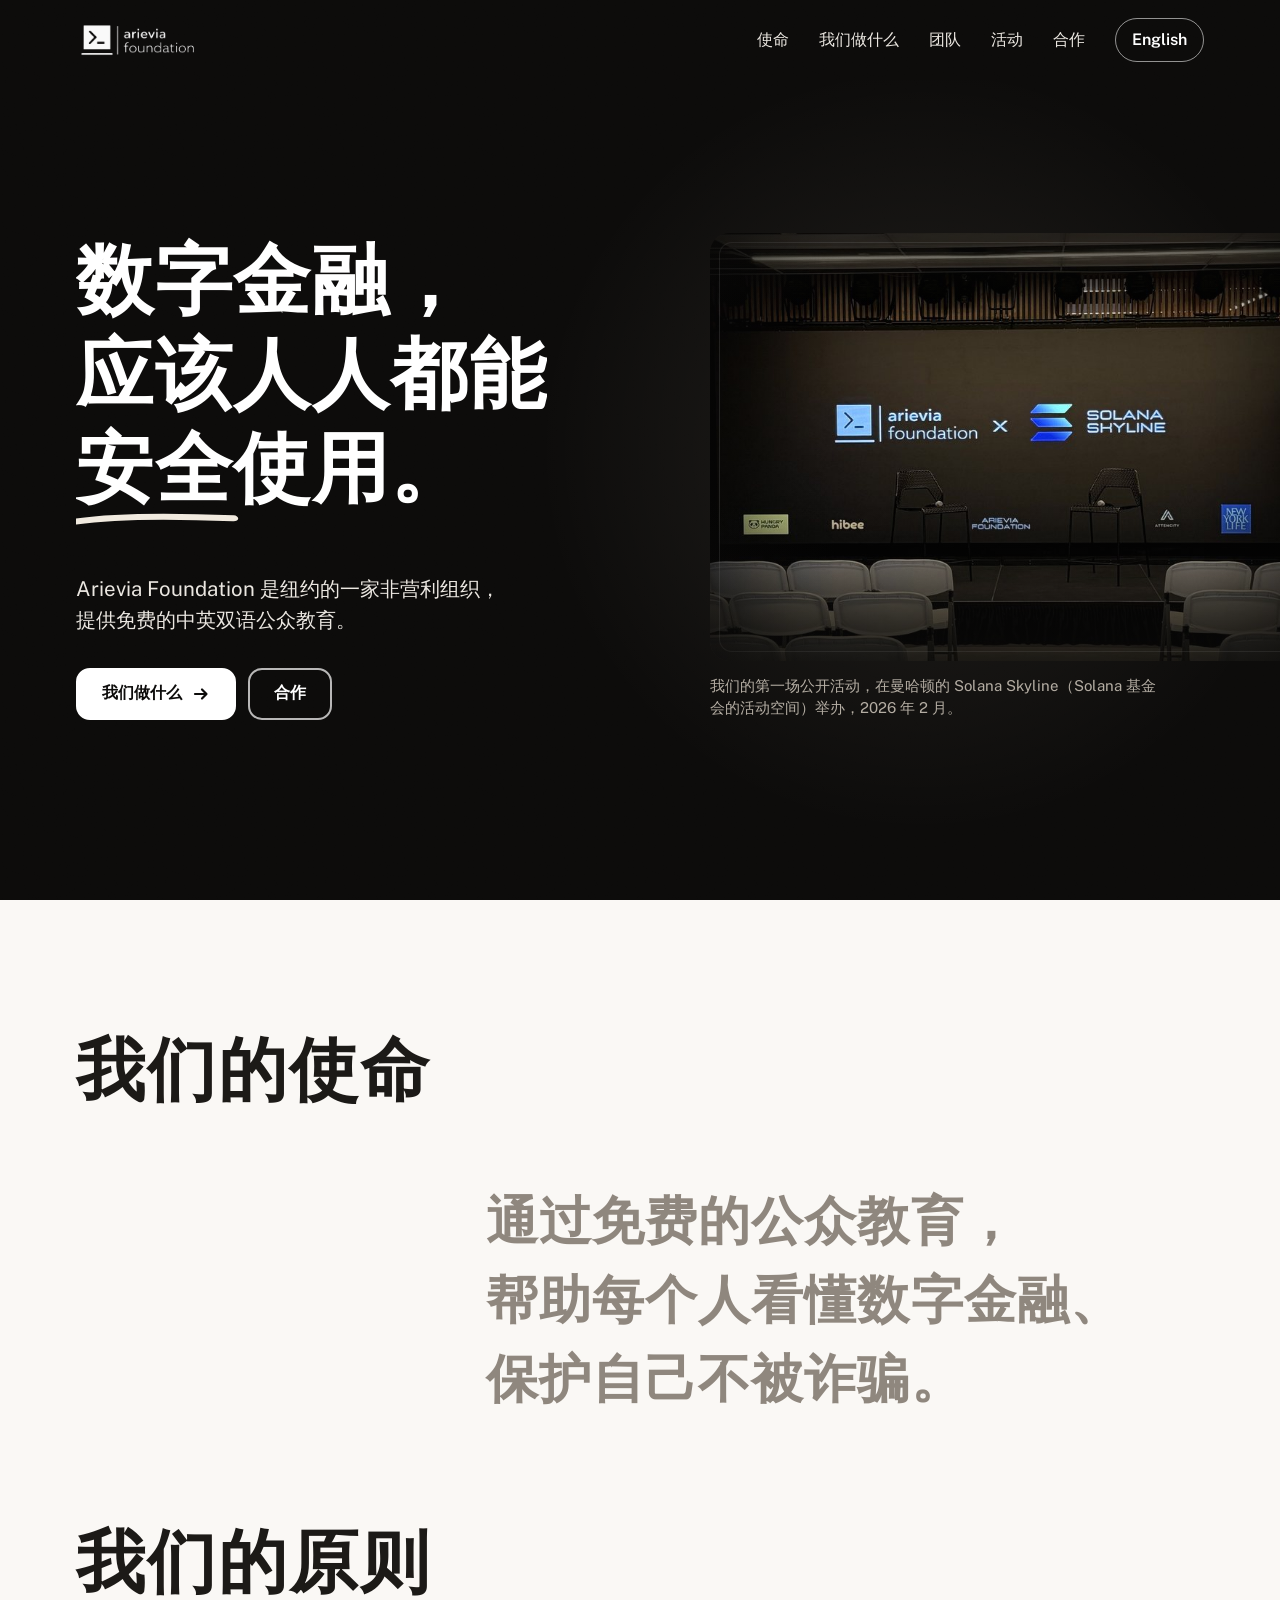
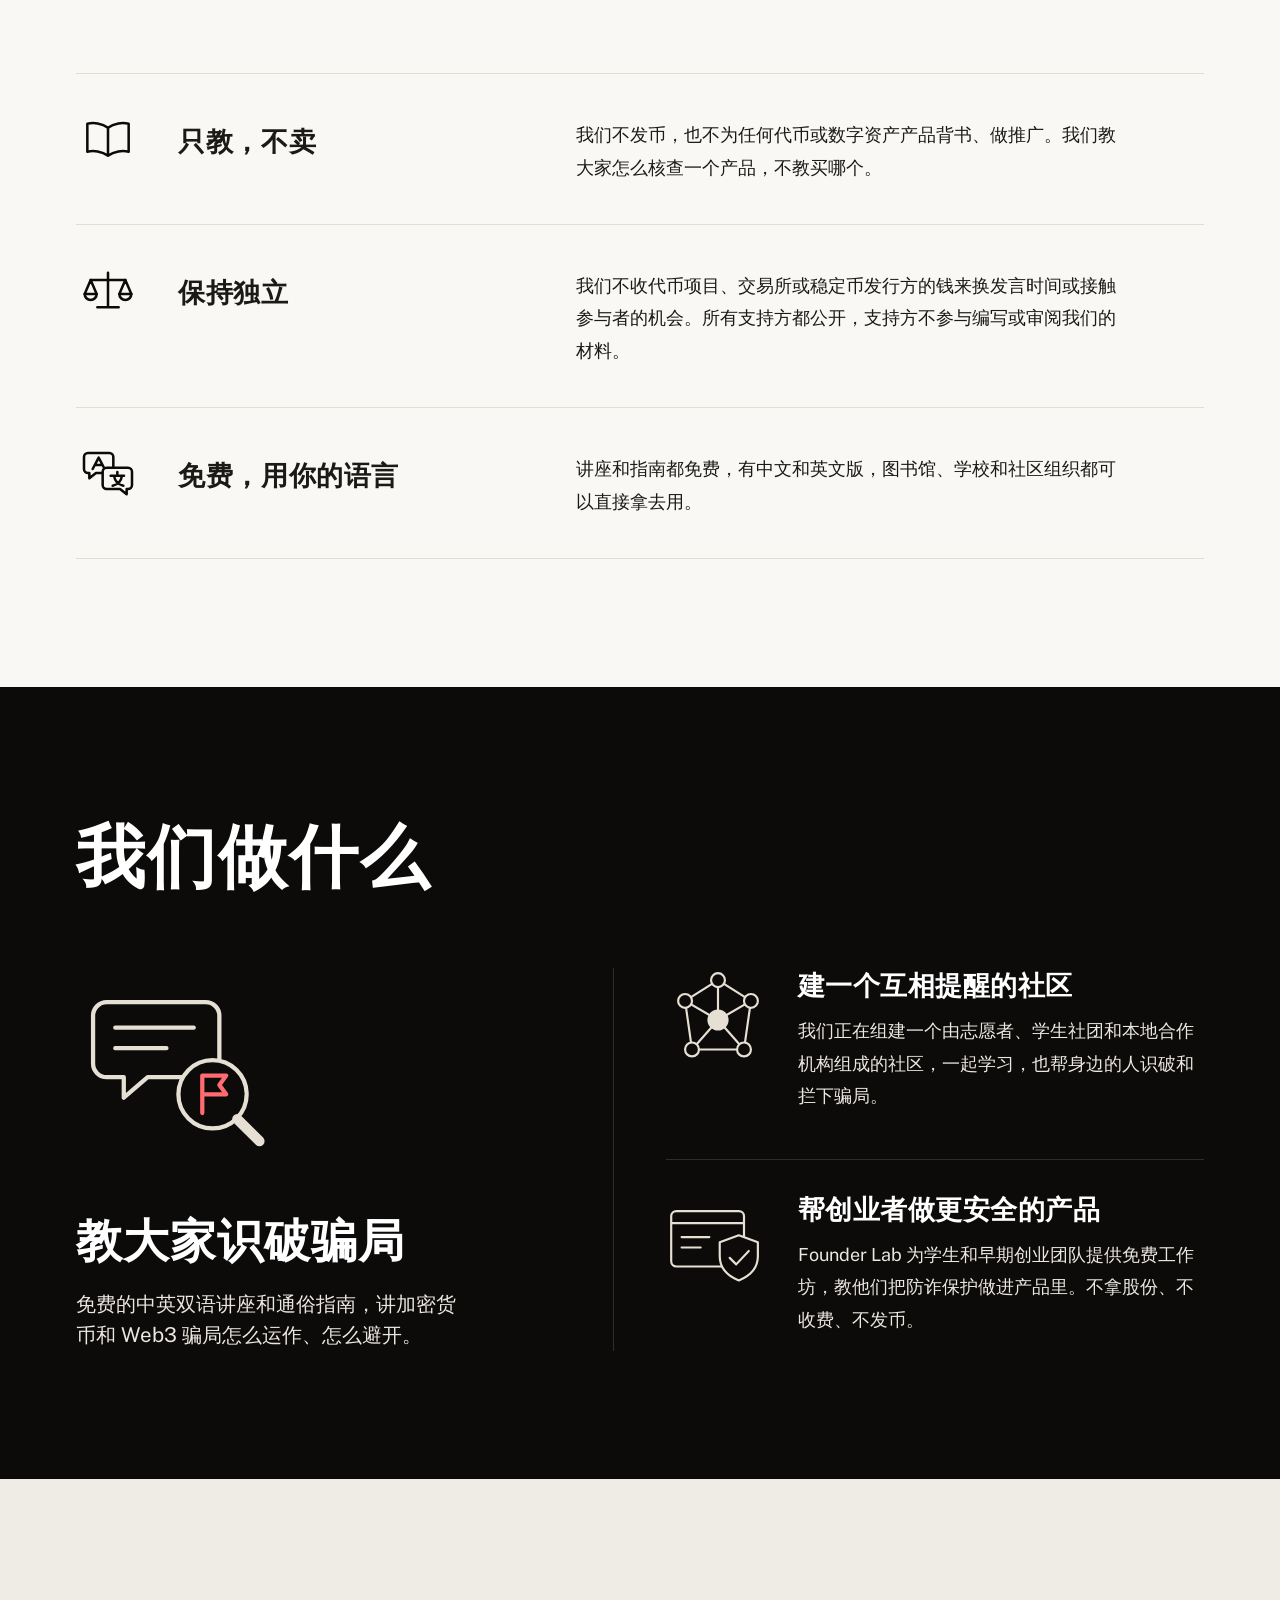
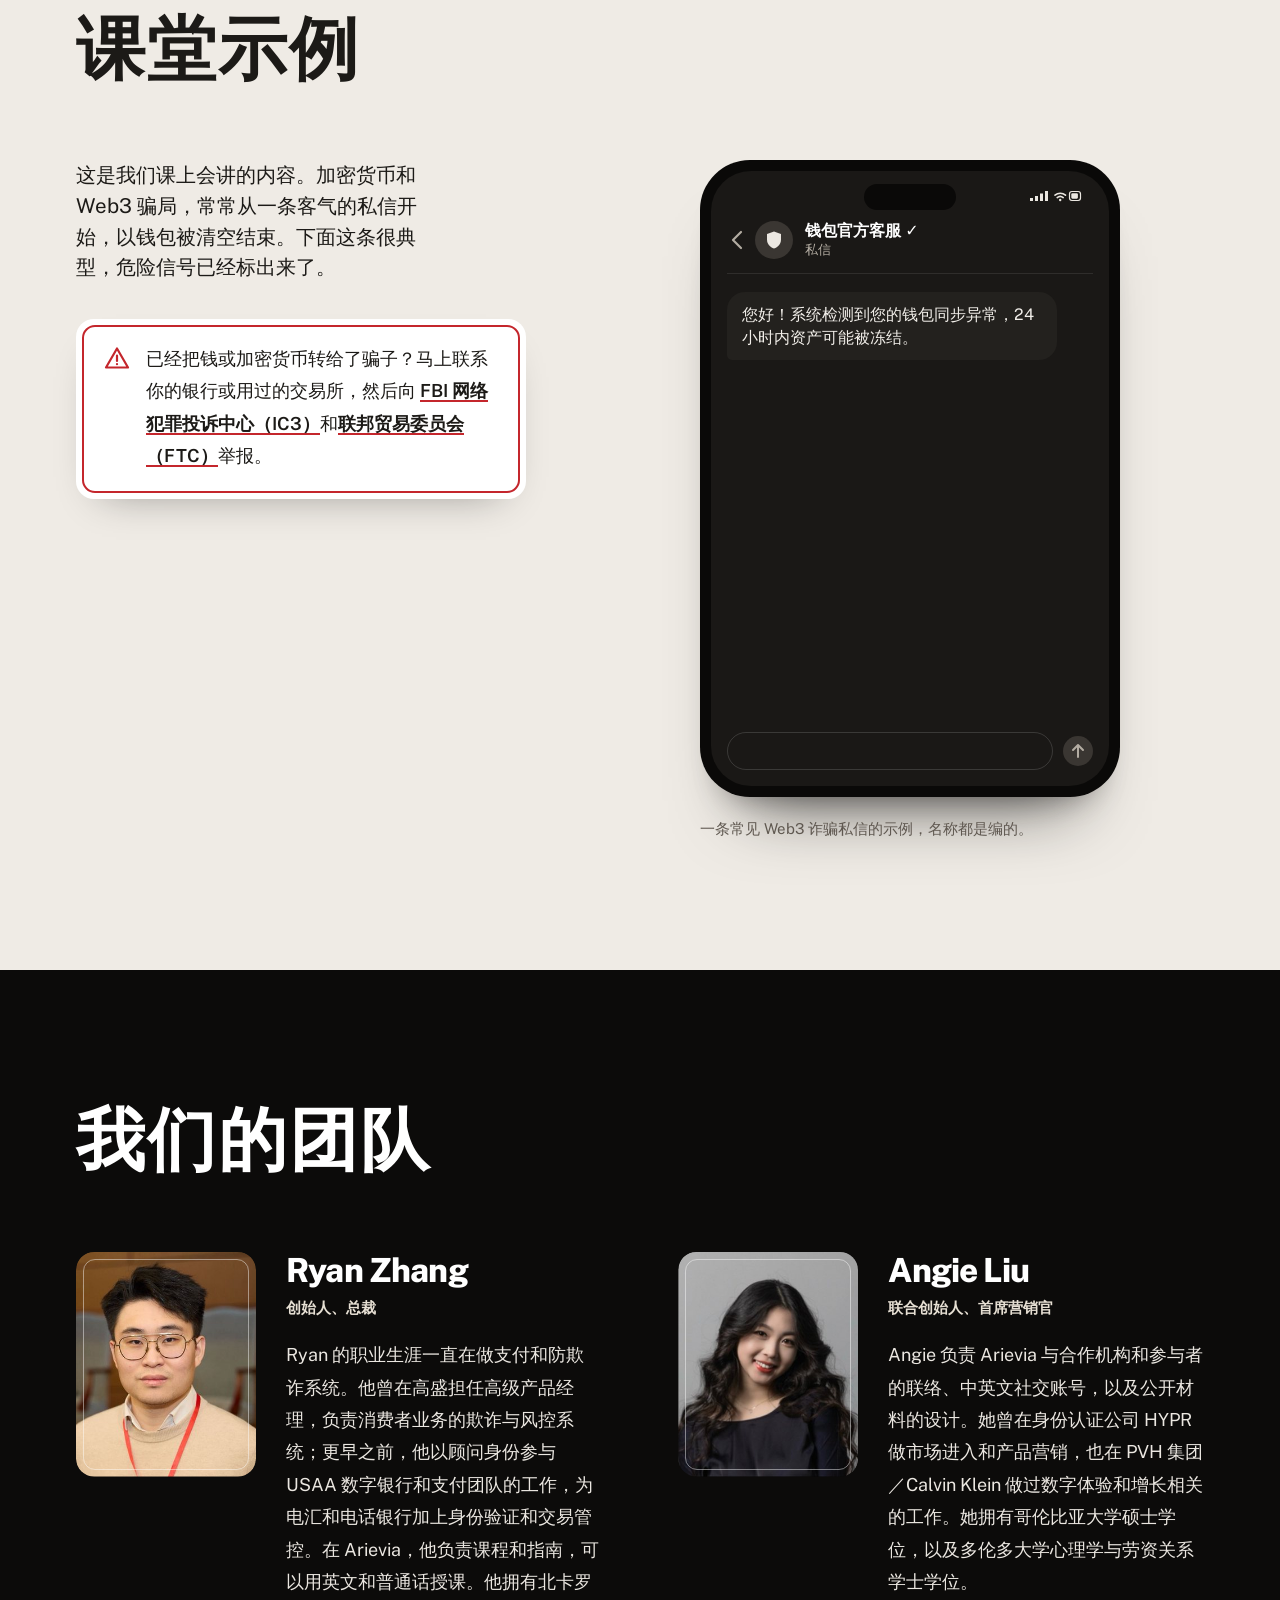
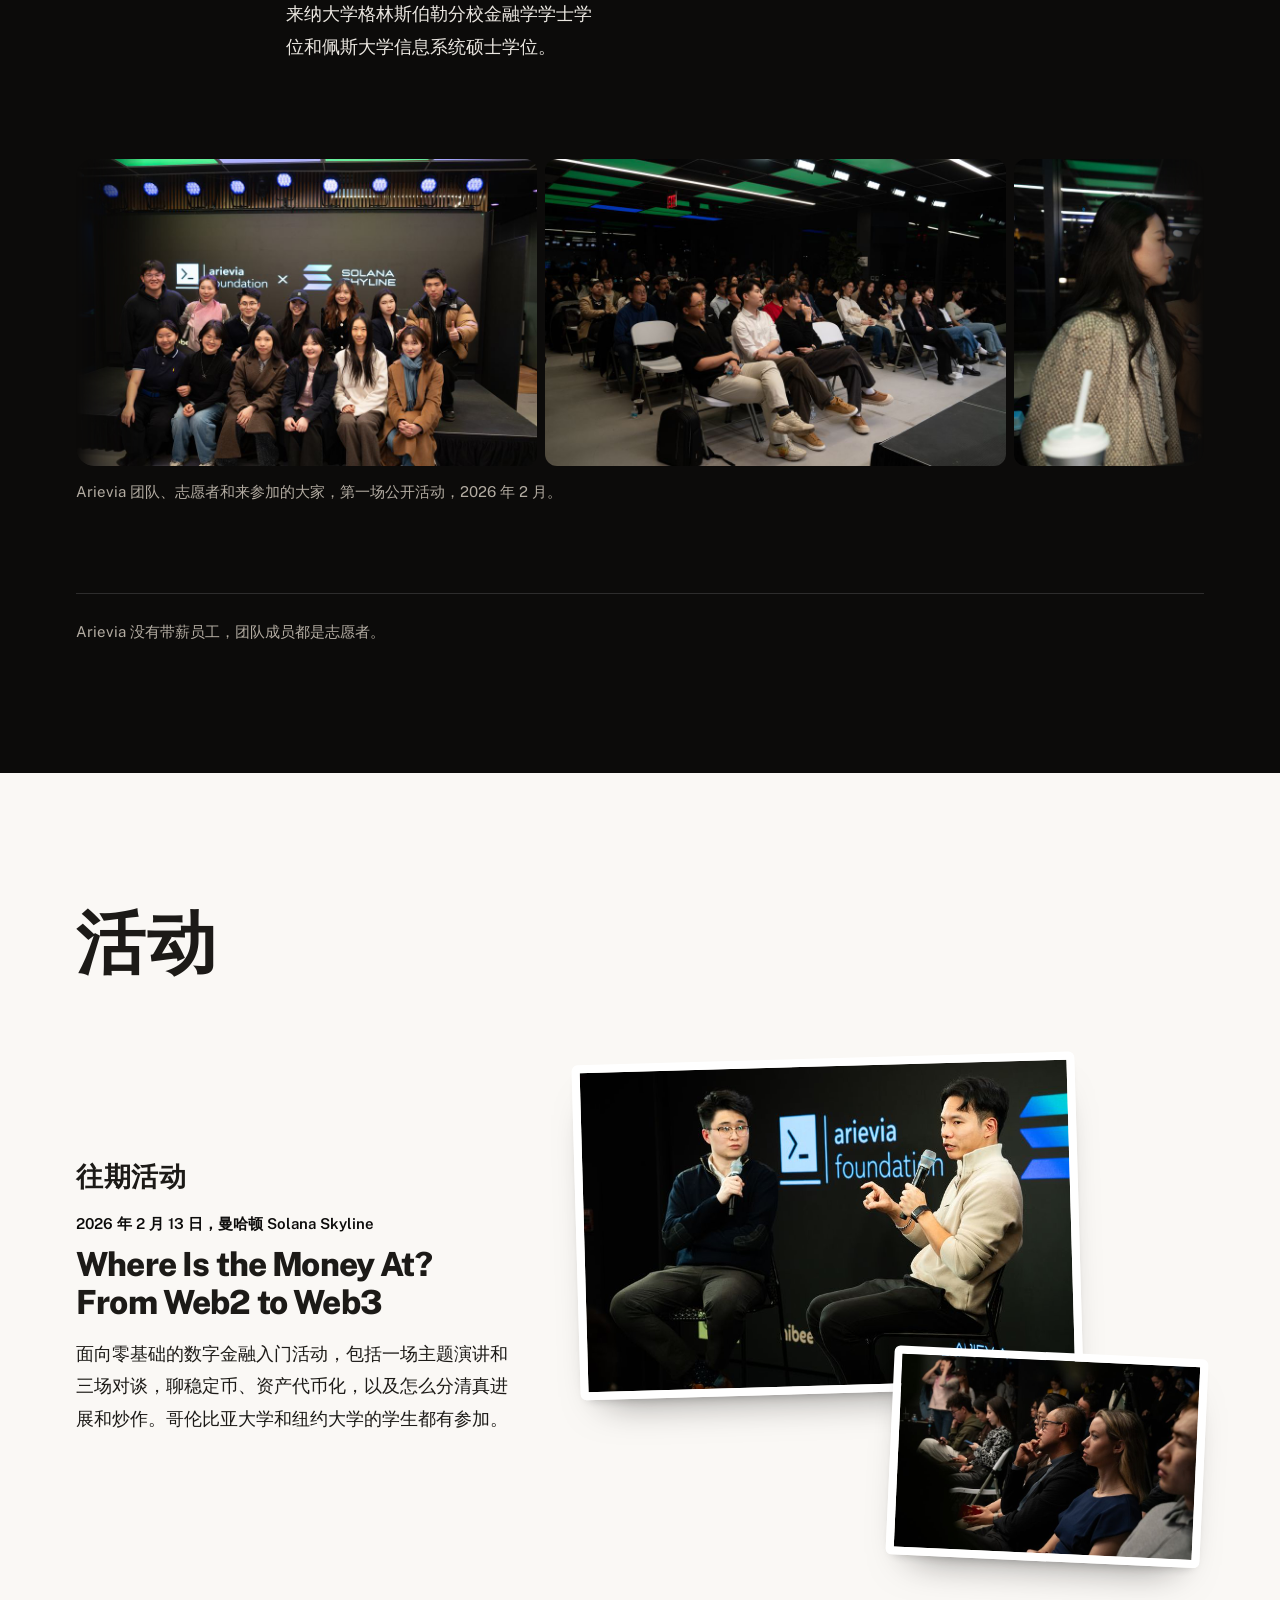
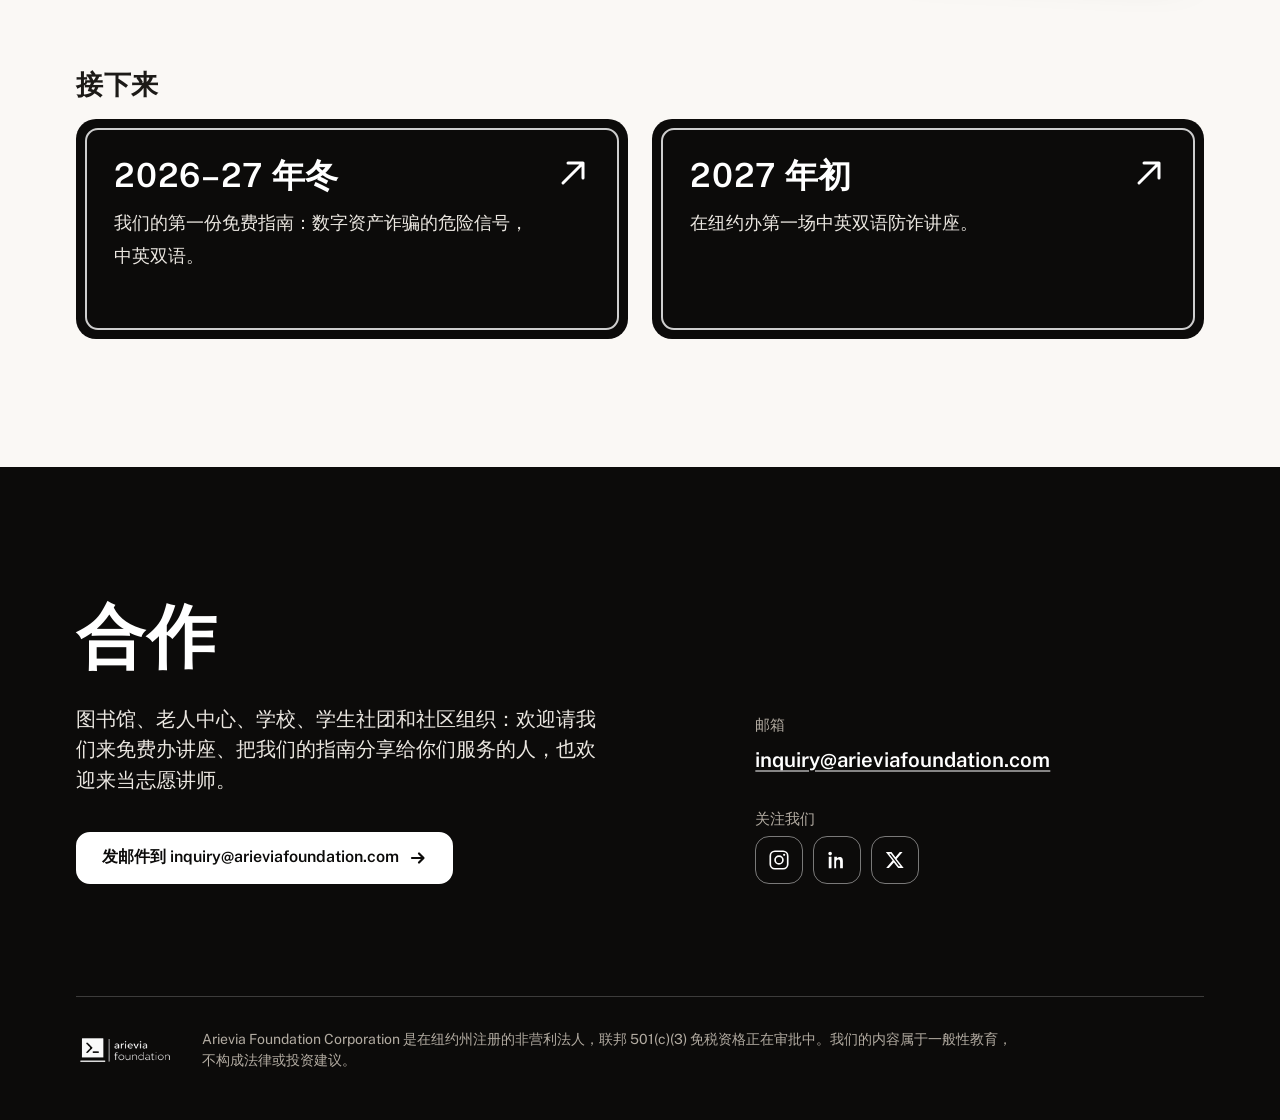
==== zh/index.html @ cd8a937a "Arievia Foundation website: bilingual static site Co-Authored-By: Claude Opus 5.5 (1M context) <nore" ====
<!doctype html>
<html lang="zh-Hans">
<head>
  <meta charset="utf-8">
  <meta name="viewport" content="width=device-width, initial-scale=1">
  <title>Arievia Foundation | 让每个人都能安全地使用数字金融</title>
  <meta name="description" content="Arievia Foundation 是纽约的一家非营利组织，用免费的中英双语公众教育，帮大家看懂数字金融、防范诈骗。">
  <meta name="theme-color" content="#0c0b0a">
  <meta name="color-scheme" content="light">
  <link rel="canonical" href="https://arieviafoundation.com/zh/">
  <link rel="alternate" hreflang="en" href="https://arieviafoundation.com/">
  <link rel="alternate" hreflang="zh-Hans" href="https://arieviafoundation.com/zh/">
  <link rel="alternate" hreflang="x-default" href="https://arieviafoundation.com/">
  <meta property="og:type" content="website">
  <meta property="og:site_name" content="Arievia Foundation">
  <meta property="og:title" content="Arievia Foundation | 让每个人都能安全地使用数字金融">
  <meta property="og:description" content="纽约的非营利组织，用免费的中英双语公众教育，帮大家看懂数字金融、防范诈骗。">
  <meta property="og:url" content="https://arieviafoundation.com/zh/">
  <meta property="og:image" content="https://arieviafoundation.com/assets/img/og.jpg">
  <meta name="twitter:card" content="summary_large_image">
  <link rel="icon" href="/assets/img/favicon-32.png" sizes="32x32">
  <link rel="icon" href="/assets/img/icon-192.png" sizes="192x192">
  <link rel="apple-touch-icon" href="/assets/img/apple-touch-icon.png">
  <link rel="manifest" href="/site.webmanifest">
  <script>document.documentElement.classList.add('js');setTimeout(function(){if(!window.__arv)document.documentElement.classList.remove('js')},2500);</script>
  <link rel="preconnect" href="https://fonts.googleapis.com">
  <link rel="preconnect" href="https://fonts.gstatic.com" crossorigin>
  <link href="https://fonts.googleapis.com/css2?family=Public+Sans:wght@300;400;600;800&display=swap" rel="stylesheet">
  <link rel="stylesheet" href="/assets/css/style.css?v=14">
  <script src="/assets/js/site.js?v=14" defer></script>
</head>
<body>
  <a class="skip" href="#main">跳到正文</a>

  <header class="site-header">
    <div class="wrap">
      <a class="brand" href="/zh/" aria-label="Arievia Foundation 首页"><img src="/assets/img/logo-white.png" alt="Arievia Foundation" width="196" height="64"></a>
      <nav class="nav" aria-label="主导航">
        <a href="#mission">使命</a>
        <a href="#work">我们做什么</a>
        <a href="#team">团队</a>
        <a href="#programs">活动</a>
        <a href="#partner">合作</a>
        <a class="lang" href="/" lang="en" hreflang="en">English</a>
      </nav>
    </div>
  </header>

  <main id="main">
    <section class="hero" aria-labelledby="hero-title">
      <div class="wrap">
        <h1 id="hero-title"><span class="nobr">数字金融，</span><span class="nobr">应该人人都能</span><span class="nobr"><span class="mark">安全<svg class="mark-line" viewBox="0 0 120 18" preserveAspectRatio="none" aria-hidden="true"><path pathLength="1" d="M3 12.5C28 6.5 62 4.8 117 8.6"/></svg></span>使用。</span></h1>
        <div class="hero-copy">
          <p class="lede">Arievia Foundation 是纽约的一家非营利组织，提供免费的中英双语公众教育。</p>
          <div class="buttons">
            <a class="btn btn-solid" href="#work">我们做什么<svg class="arrow" width="18" height="18" viewBox="0 0 18 18" aria-hidden="true"><path d="M3 9h11M10 4.5 14.5 9 10 13.5"/></svg></a>
            <a class="btn" href="#partner">合作</a>
          </div>
        </div>
        <figure class="hero-photo">
          <div class="frame">
            <img src="/assets/img/venue-graded-1600.jpg" srcset="/assets/img/venue-graded-800.jpg 800w, /assets/img/venue-graded-1600.jpg 1600w" sizes="(max-width: 860px) 92vw, 660px" alt="Arievia 第一场公开活动开场前，曼哈顿 Solana Skyline 的空舞台和两把高脚凳" width="1600" height="1067">
          </div>
          <figcaption>我们的第一场公开活动，在曼哈顿的 Solana Skyline（Solana 基金会的活动空间）举办，2026 年 2 月。</figcaption>
        </figure>
      </div>
    </section>

    <section id="mission" class="mission" aria-labelledby="mission-title">
      <div class="wrap">
        <h2 id="mission-title" class="section-title">我们的使命</h2>
        <p class="mission-statement" data-words>通过免费的公众教育，<wbr>帮助每个人<wbr>看懂数字金融、<wbr>保护自己<wbr>不被诈骗。</p>
      </div>
    </section>

    <section class="principles" aria-labelledby="principles-title">
      <div class="wrap">
        <h2 id="principles-title" class="section-title">我们的原则</h2>
        <div class="three">
          <div class="principle" data-reveal>
            <span class="pict" aria-hidden="true"><svg viewBox="0 0 48 48"><path pathLength="1" d="M24 15.5C19.5 12 13 11.5 8.5 12.5v21c4.5-1 11-.5 15.5 3 4.5-3.5 11-4 15.5-3v-21c-4.5-1-11-.5-15.5 3Zm0 0v21"/></svg></span>
            <h3>只教，不卖</h3>
            <p>我们不发币，也不为任何代币或数字资产产品背书、做推广。我们教大家怎么核查一个产品，不教买哪个。</p>
          </div>
          <div class="principle" data-reveal>
            <span class="pict" aria-hidden="true"><svg viewBox="0 0 48 48"><path pathLength="1" d="M24 11v26m-8 0h16M11 16.5h26M24 11.5v5"/><path pathLength="1" d="M11 16.5 6.5 27h9L11 16.5Zm26 0L32.5 27h9L37 16.5Z"/><path pathLength="1" d="M6.5 27a4.5 4.5 0 0 0 9 0m17 0a4.5 4.5 0 0 0 9 0"/></svg></span>
            <h3>保持独立</h3>
            <p>我们不收代币项目、交易所或稳定币发行方的钱来换发言时间或接触参与者的机会。所有支持方都公开，支持方不参与编写或审阅我们的材料。</p>
          </div>
          <div class="principle" data-reveal>
            <span class="pict" aria-hidden="true"><svg viewBox="0 0 48 48"><path pathLength="1" d="M9 9h16a3 3 0 0 1 3 3v9a3 3 0 0 1-3 3H15l-5 4v-4H9a3 3 0 0 1-3-3v-9a3 3 0 0 1 3-3Z"/><path pathLength="1" d="M12.5 21 17 12.5l4.5 8.5m-7.2-3h5.4"/><path pathLength="1" class="fill" d="M23 20h16a3 3 0 0 1 3 3v10a3 3 0 0 1-3 3h-1v4l-5-4h-10a3 3 0 0 1-3-3V23a3 3 0 0 1 3-3Z"/><path pathLength="1" d="M31 23.2v1.6m-5 1.2h10m-7.5 0c.6 4 2.6 6.6 7 7.6m-1-7.6c-.6 4-2.6 6.6-7 7.6"/></svg></span>
            <h3>免费，用你的语言</h3>
            <p>讲座和指南都免费，有中文和英文版，图书馆、学校和社区组织都可以直接拿去用。</p>
          </div>
        </div>
      </div>
    </section>

    <section id="work" class="work band-dark" aria-labelledby="work-title">
      <div class="wrap">
        <h2 id="work-title" class="section-title">我们做什么</h2>
        <ul class="work-grid">
          <li data-reveal>
            <svg class="illo illo-spot" viewBox="0 0 120 120" aria-hidden="true"><path class="draw" pathLength="1" d="M18 20h58a8 8 0 0 1 8 8v28a8 8 0 0 1-8 8H42L28 76V64H18a8 8 0 0 1-8-8V28a8 8 0 0 1 8-8Z"/><path class="draw" pathLength="1" d="M23 35h46M23 47h30"/><circle class="draw solid" pathLength="1" cx="80" cy="74" r="20"/><path class="draw" pathLength="1" d="m94.5 88.5 13 13" stroke-width="6"/><path class="draw red" pathLength="1" d="M74 85V63h14l-4 5.5 4 5.5H74"/></svg>
            <h3>教大家识破骗局</h3>
            <p>免费的中英双语讲座和通俗指南，讲加密货币和 Web3 骗局怎么运作、怎么避开。</p>
          </li>
          <li data-reveal>
            <svg class="illo illo-net" viewBox="0 0 120 120" aria-hidden="true"><path class="draw" pathLength="1" d="M22 38 60 14l38 24-8 56H30l-8-56Zm38 22L22 38m38 22 38-22M60 60V14m0 46 30 34m-30-34L30 94"/><circle class="node" cx="60" cy="14" r="8" style="--d:0"/><circle class="node" cx="98" cy="38" r="8" style="--d:1"/><circle class="node" cx="90" cy="94" r="8" style="--d:2"/><circle class="node" cx="30" cy="94" r="8" style="--d:3"/><circle class="node" cx="22" cy="38" r="8" style="--d:4"/><circle class="node core" cx="60" cy="60" r="11" style="--d:5"/></svg>
            <h3>建一个互相提醒的社区</h3>
            <p>我们正在组建一个由志愿者、学生社团和本地合作机构组成的社区，一起学习，也帮身边的人识破和拦下骗局。</p>
          </li>
          <li data-reveal>
            <svg class="illo illo-lab" viewBox="0 0 120 120" aria-hidden="true"><path class="draw" pathLength="1" d="M12 22h72a6 6 0 0 1 6 6v52a6 6 0 0 1-6 6H12a6 6 0 0 1-6-6V28a6 6 0 0 1 6-6Zm-6 14h84M18 52h32M18 64h22"/><path class="draw solid" pathLength="1" d="m84 50 22 8v16c0 14-10 23-22 28-12-5-22-14-22-28V58l22-8Z"/><path class="draw" pathLength="1" d="m73.5 76 7.5 7.5L95.5 68"/></svg>
            <h3>帮创业者做更安全的产品</h3>
            <p>Founder Lab 为学生和早期创业团队提供免费工作坊，教他们把防诈保护做进产品里。不拿股份、不收费、不发币。</p>
          </li>
        </ul>
      </div>
    </section>

    <section class="spot" aria-labelledby="spot-title">
      <div class="wrap">
        <h2 id="spot-title" class="section-title">课堂示例</h2>
        <div class="spot-grid">
          <div class="spot-copy">
            <p class="spot-intro">这是我们课上会讲的内容。加密货币和 Web3 骗局，常常从一条客气的私信开始，以钱包被清空结束。下面这条很典型，危险信号已经标出来了。</p>
            <p class="report"><svg class="report-icon" width="26" height="24" viewBox="0 0 26 24" aria-hidden="true"><path d="M13 2.5 24 21.5H2L13 2.5Z"/><path d="M13 9.5v5.5m0 3v.2"/></svg>已经把钱或加密货币转给了骗子？马上联系你的银行或用过的交易所，然后向 <a href="https://www.ic3.gov/">FBI 网络犯罪投诉中心（IC3）</a>和<a href="https://reportfraud.ftc.gov/">联邦贸易委员会（FTC）</a>举报。</p>
          </div>
          <figure class="example" aria-label="一条常见的 Web3 诈骗私信，危险信号已标出">
            <div class="phone">
              <div class="screen">
                <div class="status" aria-hidden="true"><span class="notch"></span><svg width="54" height="12" viewBox="0 0 54 12"><path d="M1 11h3V8H1zm5 0h3V6H6zm5 0h3V3.5h-3zm5 0h3V1h-3z" fill="currentColor"/><path d="M26 5.2a8 8 0 0 1 10.5 0M28.2 7.6a4.6 4.6 0 0 1 6 0" fill="none" stroke="currentColor" stroke-width="1.6" stroke-linecap="round"/><circle cx="31.2" cy="10" r="1.2" fill="currentColor"/><rect x="40.5" y="1.5" width="11" height="9" rx="2.4" fill="none" stroke="currentColor" stroke-width="1.2"/><rect x="42.3" y="3.3" width="6.6" height="5.4" rx="1.1" fill="currentColor"/></svg></div>
                <div class="phone-top">
                  <svg class="back" width="12" height="20" viewBox="0 0 12 20" aria-hidden="true"><path d="M10 2 2 10l8 8"/></svg>
                  <span class="avatar" aria-hidden="true"><svg width="18" height="20" viewBox="0 0 18 20"><path d="M9 1.5 16 4v5.5c0 4.6-3.1 7.6-7 9-3.9-1.4-7-4.4-7-9V4l7-2.5Z"/></svg></span>
                  <span class="who"><strong>钱包官方客服 ✓</strong><span>私信</span></span>
                </div>
                <div class="thread">
                  <div class="turn">
                    <span class="typing" aria-hidden="true"><i></i><i></i><i></i></span>
                    <p class="msg">您好！系统检测到您的钱包同步异常，24 小时内资产可能被冻结。<svg class="ring" viewBox="0 0 100 40" preserveAspectRatio="none" aria-hidden="true"><path pathLength="1" d="M46 3.4C63 2.2 79 1.6 89 2.4c6.6.5 9.2 3.2 9.1 8.3.1 6.8.4 13.6-.4 20.1-.6 5.4-4.6 7.9-11.4 8.1-23.5.9-52.8.3-74.8-.6-6.2-.3-9.4-3.1-9.4-8.6-.3-6.9-.1-13.8.3-19.3C2.9 4.8 6 2.9 12.6 2.5c15.6-.9 31.4-1.4 47.4-.9"/></svg></p>
                    <p class="flag"><svg width="14" height="16" viewBox="0 0 14 16" aria-hidden="true"><path d="M1 1v14M1 1h10l-2.5 3.5L11 8H1" fill="none" stroke="currentColor" stroke-width="1.8" stroke-linejoin="round"/></svg>真正的客服不会主动私信你，也不会催你。</p>
                  </div>
                  <div class="turn">
                    <span class="typing" aria-hidden="true"><i></i><i></i><i></i></span>
                    <p class="msg">请在我们的安全验证页面输入 12 个助记词，完成钱包验证。<svg class="ring" viewBox="0 0 100 40" preserveAspectRatio="none" aria-hidden="true"><path pathLength="1" d="M46 3.4C63 2.2 79 1.6 89 2.4c6.6.5 9.2 3.2 9.1 8.3.1 6.8.4 13.6-.4 20.1-.6 5.4-4.6 7.9-11.4 8.1-23.5.9-52.8.3-74.8-.6-6.2-.3-9.4-3.1-9.4-8.6-.3-6.9-.1-13.8.3-19.3C2.9 4.8 6 2.9 12.6 2.5c15.6-.9 31.4-1.4 47.4-.9"/></svg></p>
                    <p class="flag"><svg width="14" height="16" viewBox="0 0 14 16" aria-hidden="true"><path d="M1 1v14M1 1h10l-2.5 3.5L11 8H1" fill="none" stroke="currentColor" stroke-width="1.8" stroke-linejoin="round"/></svg>任何正规机构都不会向你要助记词。</p>
                  </div>
                  <div class="turn">
                    <span class="typing" aria-hidden="true"><i></i><i></i><i></i></span>
                    <p class="msg">或者点击授权连接，领取 500 USDT 补偿空投。<svg class="ring" viewBox="0 0 100 40" preserveAspectRatio="none" aria-hidden="true"><path pathLength="1" d="M46 3.4C63 2.2 79 1.6 89 2.4c6.6.5 9.2 3.2 9.1 8.3.1 6.8.4 13.6-.4 20.1-.6 5.4-4.6 7.9-11.4 8.1-23.5.9-52.8.3-74.8-.6-6.2-.3-9.4-3.1-9.4-8.6-.3-6.9-.1-13.8.3-19.3C2.9 4.8 6 2.9 12.6 2.5c15.6-.9 31.4-1.4 47.4-.9"/></svg></p>
                    <p class="flag"><svg width="14" height="16" viewBox="0 0 14 16" aria-hidden="true"><path d="M1 1v14M1 1h10l-2.5 3.5L11 8H1" fill="none" stroke="currentColor" stroke-width="1.8" stroke-linejoin="round"/></svg>要你授权或签名才能领的「免费币」，可能把钱包里的钱全部转走。</p>
                  </div>
                </div>
                <div class="composer" aria-hidden="true"><span></span><svg width="30" height="30" viewBox="0 0 30 30"><circle cx="15" cy="15" r="15"/><path d="M15 21V9.5M10 14l5-5 5 5"/></svg></div>
              </div>
            </div>
            <figcaption>一条常见 Web3 诈骗私信的示例，名称都是编的。</figcaption>
          </figure>
        </div>
      </div>
    </section>

    <section id="team" class="team band-dark" aria-labelledby="team-title">
      <div class="wrap">
        <h2 id="team-title" class="section-title">我们的团队</h2>
        <div class="people">
          <article class="person" data-reveal>
            <div class="portrait"><img src="/assets/img/team-ryan.jpg" alt="Ryan Zhang" width="400" height="400" loading="lazy"></div>
            <div>
              <h3>Ryan Zhang</h3>
              <p class="role">创始人、总裁</p>
              <p>Ryan 的职业生涯一直在做支付和防欺诈系统。他曾在高盛担任高级产品经理，负责消费者业务的欺诈与风控系统；更早之前，他以顾问身份参与 USAA 数字银行和支付团队的工作，为电汇和电话银行加上身份验证和交易管控。在 Arievia，他负责课程和指南，可以用英文和普通话授课。他拥有北卡罗来纳大学格林斯伯勒分校金融学学士学位和佩斯大学信息系统硕士学位。</p>
            </div>
          </article>
          <article class="person" data-reveal>
            <div class="portrait"><img src="/assets/img/team-angie.jpg" alt="Angie Liu" width="400" height="400" loading="lazy"></div>
            <div>
              <h3>Angie Liu</h3>
              <p class="role">联合创始人、首席营销官</p>
              <p>Angie 负责 Arievia 与合作机构和参与者的联络、中英文社交账号，以及公开材料的设计。她曾在身份认证公司 HYPR 做市场进入和产品营销，也在 PVH 集团／Calvin Klein 做过数字体验和增长相关的工作。她拥有哥伦比亚大学硕士学位，以及多伦多大学心理学与劳资关系学士学位。</p>
            </div>
          </article>
        </div>
        <figure class="crowd" aria-label="第一场公开活动的照片">
          <div class="crowd-viewport" tabindex="0">
            <ul class="crowd-track">
              <li><img src="/assets/img/crowd-01.jpg" alt="Arievia 团队和志愿者在舞台前合影" width="960" height="640" loading="lazy"></li>
              <li><img src="/assets/img/crowd-02.jpg" alt="满场观众在听讲" width="960" height="640" loading="lazy"></li>
              <li><img src="/assets/img/crowd-03.jpg" alt="交流环节，参加者笑着聊天" width="960" height="640" loading="lazy"></li>
              <li><img src="/assets/img/crowd-04.jpg" alt="观众席里有人举手提问" width="960" height="640" loading="lazy"></li>
              <li><img src="/assets/img/crowd-05.jpg" alt="活动结束后参加者在交流" width="960" height="640" loading="lazy"></li>
              <li><img src="/assets/img/crowd-06.jpg" alt="活动结束后大家聚在舞台前" width="960" height="640" loading="lazy"></li>
              <li><img src="/assets/img/crowd-07.jpg" alt="观众席里的学生和年轻职场人" width="960" height="640" loading="lazy"></li>
              <li><img src="/assets/img/crowd-08.jpg" alt="参加者在手机上对照笔记" width="960" height="640" loading="lazy"></li>
              <li><img src="/assets/img/crowd-09.jpg" alt="两位参加者在座位区聊天" width="960" height="640" loading="lazy"></li>
            </ul>
            <ul class="crowd-track" aria-hidden="true">
              <li><img src="/assets/img/crowd-01.jpg" alt="" width="960" height="640" loading="lazy"></li>
              <li><img src="/assets/img/crowd-02.jpg" alt="" width="960" height="640" loading="lazy"></li>
              <li><img src="/assets/img/crowd-03.jpg" alt="" width="960" height="640" loading="lazy"></li>
              <li><img src="/assets/img/crowd-04.jpg" alt="" width="960" height="640" loading="lazy"></li>
              <li><img src="/assets/img/crowd-05.jpg" alt="" width="960" height="640" loading="lazy"></li>
              <li><img src="/assets/img/crowd-06.jpg" alt="" width="960" height="640" loading="lazy"></li>
              <li><img src="/assets/img/crowd-07.jpg" alt="" width="960" height="640" loading="lazy"></li>
              <li><img src="/assets/img/crowd-08.jpg" alt="" width="960" height="640" loading="lazy"></li>
              <li><img src="/assets/img/crowd-09.jpg" alt="" width="960" height="640" loading="lazy"></li>
            </ul>
          </div>
          <figcaption>Arievia 团队、志愿者和来参加的大家，第一场公开活动，2026 年 2 月。</figcaption>
        </figure>
        <p class="team-note">Arievia 没有带薪员工，团队成员都是志愿者。</p>
      </div>
    </section>

    <section id="programs" class="programs" aria-labelledby="programs-title">
      <div class="wrap">
        <h2 id="programs-title" class="section-title">活动</h2>

        <div class="past">
          <div class="past-copy" data-reveal>
            <h3>往期活动</h3>
            <p class="meta"><time datetime="2026-02-13">2026 年 2 月 13 日</time>，曼哈顿 Solana Skyline</p>
            <h4>Where Is the Money At? From Web2 to Web3</h4>
            <p>面向零基础的数字金融入门活动，包括一场主题演讲和三场对谈，聊稳定币、资产代币化，以及怎么分清真进展和炒作。哥伦比亚大学和纽约大学的学生都有参加。</p>
          </div>
          <figure class="gallery">
            <img class="print print-a" data-reveal src="/assets/img/program-moderate-800.jpg" srcset="/assets/img/program-moderate-800.jpg 800w, /assets/img/program-moderate-1600.jpg 1600w" sizes="(max-width: 860px) 80vw, 520px" alt="Ryan Zhang 在 2026 年 2 月 13 日的活动上主持台上对谈" width="800" height="533" loading="lazy">
            <img class="print print-b" data-reveal src="/assets/img/program-audience-wide-800.jpg" srcset="/assets/img/program-audience-wide-800.jpg 800w, /assets/img/program-audience-wide-1600.jpg 1600w" sizes="(max-width: 860px) 56vw, 340px" alt="观众在认真听讲" width="800" height="533" loading="lazy">
          </figure>
        </div>

        <h3 class="next-title">接下来</h3>
        <ul class="upcoming">
          <li class="sign" data-reveal><span class="when">2026–27 年冬</span><p>我们的第一份免费指南：数字资产诈骗的危险信号，中英双语。</p><svg class="sign-arrow" width="44" height="44" viewBox="0 0 44 44" aria-hidden="true"><path d="M12 32 32 12M17 12h15v15"/></svg></li>
          <li class="sign" data-reveal><span class="when">2027 年初</span><p>在纽约办第一场中英双语防诈讲座。</p><svg class="sign-arrow" width="44" height="44" viewBox="0 0 44 44" aria-hidden="true"><path d="M12 32 32 12M17 12h15v15"/></svg></li>
        </ul>
      </div>
    </section>
  </main>

  <footer id="partner" class="partner band-green" aria-labelledby="partner-title">
    <div class="wrap">
      <div class="cols">
        <div>
          <h2 id="partner-title" class="section-title">合作</h2>
          <p>图书馆、老人中心、学校、学生社团和社区组织：欢迎请我们来免费办讲座、把我们的指南分享给你们服务的人，也欢迎来当志愿讲师。</p>
          <a class="btn btn-solid" href="mailto:inquiry@arieviafoundation.com">发邮件到 inquiry@arieviafoundation.com<svg class="arrow" width="18" height="18" viewBox="0 0 18 18" aria-hidden="true"><path d="M3 9h11M10 4.5 14.5 9 10 13.5"/></svg></a>
        </div>
        <dl class="contact">
          <dt>邮箱</dt>
          <dd><a href="mailto:inquiry@arieviafoundation.com">inquiry@arieviafoundation.com</a></dd>
          <dt>关注我们</dt>
          <dd class="social">
            <a href="https://www.instagram.com/arieviafoundation/" aria-label="Instagram"><svg width="22" height="22" viewBox="0 0 24 24" aria-hidden="true"><rect x="2.5" y="2.5" width="19" height="19" rx="5" fill="none" stroke="currentColor" stroke-width="1.8"/><circle cx="12" cy="12" r="4.3" fill="none" stroke="currentColor" stroke-width="1.8"/><circle cx="17.6" cy="6.4" r="1.2" fill="currentColor"/></svg></a>
            <a href="https://www.linkedin.com/company/arieviafoundation" aria-label="LinkedIn"><svg width="22" height="22" viewBox="0 0 24 24" aria-hidden="true"><path fill="currentColor" d="M4.5 3a2 2 0 1 1 0 4 2 2 0 0 1 0-4zM3 8.5h3V21H3zM9 8.5h2.9v1.7h.04c.4-.76 1.38-1.56 2.85-1.56 3.05 0 3.61 2 3.61 4.6V21h-3v-6.1c0-1.46-.03-3.33-2.03-3.33-2.03 0-2.34 1.59-2.34 3.23V21H9z"/></svg></a>
            <a href="https://x.com/arieviafdn" aria-label="X"><svg width="20" height="20" viewBox="0 0 24 24" aria-hidden="true"><path fill="currentColor" d="M17.8 2.5h3.3l-7.2 8.2 8.5 10.8h-6.6l-5.2-6.6-5.9 6.6H1.4l7.7-8.8L1 2.5h6.8l4.7 6.1zm-1.2 17h1.8L6.9 4.4H5z"/></svg></a>
          </dd>
        </dl>
      </div>

      <div class="legal">
        <img src="/assets/img/logo-white.png" alt="" width="104" height="34">
        <p>Arievia Foundation Corporation 是在纽约州注册的非营利法人，联邦 501(c)(3) 免税资格正在审批中。我们的内容属于一般性教育，不构成法律或投资建议。</p>
      </div>
    </div>
  </footer>
</body>
</html>
---- assets/css/style.css ----
/* Arievia Foundation — site styles (v4, "safety signage")
   Colors: Arievia's warm near-black / warm white.
   Layout and motion from the "safety signage" variant; red is reserved for scam warning signs and the
   "already sent money?" note. Signs = rounded plates with an inset white rule. */

:root {
  --green: #0c0b0a;        /* header, hero, footer; also theme-color */
  --green-deep: #1a1816;
  --green-ink: #1c1a17;    /* focus ring on light grounds */
  --on-green: #ebe7e1;     /* body text on green, 6.6:1 */
  --muted-green: #b3aca2;  /* captions on green, 5.3:1 */
  --mint: #e6dfd3;         /* line art on night */
  --apricot: #f1eadf;      /* hand-drawn underline, focus on dark */

  --night: #0c0b0a;
  --on-dark: #ebe7e1;
  --muted-dark: #b3aca2;   /* 8.7:1 on night */

  --paper: #faf8f5;
  --sage: #efebe5;
  --white: #ffffff;
  --ink: #1c1a17;
  --muted: #5f5850;        /* 7:1 on paper */
  --dim: #8f877e;          /* unread mission words, 3.3:1 (large text) */
  --rule: #e2ddd5;

  --flag: #c4262c;         /* warning red on light, 5.3:1 */
  --flag-on-dark: #ff6b70; /* warning red on the phone screen, 6:1 */
  --screen: #1a1816;
  --bubble: #23211e;
  --bubble-text: #f1eee9;

  --font: "Public Sans", "PingFang SC", "Hiragino Sans GB", "Noto Sans SC", "Microsoft YaHei", system-ui, sans-serif;

  --s-small: 15px;
  --s-body: 18px;
  --s-lead: clamp(20px, 1.6vw, 23px);
  --s-head: clamp(23px, 2.1vw, 29px);
  --s-title: clamp(40px, 5.4vw, 80px);
  --s-display: clamp(46px, 6vw, 88px);

  --wrap: 1240px;
  --gutter: clamp(20px, 4.5vw, 56px);
  --col-gap: clamp(24px, 4vw, 64px);
  --section: clamp(84px, 10vw, 144px);

  --ease: cubic-bezier(0.16, 1, 0.3, 1);
  --ease-io: cubic-bezier(0.65, 0, 0.35, 1);
}

*, *::before, *::after { box-sizing: border-box; }
/* Safari 26 tints its toolbar from the page background: paint it the header green. */
html { -webkit-text-size-adjust: 100%; scroll-behavior: smooth; background-color: var(--green); scrollbar-color: #8f877e transparent; }
@media (prefers-reduced-motion: reduce) { html { scroll-behavior: auto; } }

body {
  margin: 0;
  font-family: var(--font);
  font-size: var(--s-body);
  line-height: 1.6;
  color: var(--ink);
  background-color: var(--green);
}
:lang(zh) body { line-height: 1.8; }

img { max-width: 100%; height: auto; display: block; }
a { color: inherit; text-underline-offset: 3px; text-decoration-thickness: 1.5px; }
h1, h2, h3, h4 { text-wrap: balance; }
p, li, dd { text-wrap: pretty; }

:focus-visible { outline: 3px solid var(--green-ink); outline-offset: 3px; border-radius: 6px; }
.site-header :focus-visible, .hero :focus-visible, .band-dark :focus-visible, .band-green :focus-visible { outline-color: var(--apricot); }
::selection { background: var(--green); color: var(--white); }
.hero ::selection, .band-dark ::selection, .band-green ::selection { background: var(--apricot); color: var(--green-ink); }

.wrap { max-width: var(--wrap); margin: 0 auto; padding: 0 var(--gutter); }
.nobr { display: inline-block; }

.skip { position: absolute; left: -999px; top: 8px; background: var(--white); color: var(--green-ink); font-weight: 600; padding: 10px 16px; border-radius: 10px; z-index: 10; }
.skip:focus { left: 8px; }
.skip:focus-visible { outline-color: var(--apricot); }

/* ---------- Bands ---------- */
.band-dark { background: var(--night); color: var(--white); }
.band-dark p { color: var(--on-dark); }
.band-green { background: var(--green); color: var(--white); }
.band-green p { color: var(--on-green); }

.section-title {
  font-weight: 800;
  font-size: var(--s-title);
  line-height: 1;
  letter-spacing: -0.035em;
  margin: 0 0 clamp(40px, 5.5vw, 76px);
}
:lang(zh) .section-title { font-weight: 600; letter-spacing: 0.03em; line-height: 1.2; }

/* ---------- Header ---------- */
.site-header { background: var(--green); color: var(--white); }
.site-header .wrap { display: flex; align-items: center; justify-content: space-between; gap: 24px; padding-top: 18px; padding-bottom: 18px; }
.brand { display: block; border-radius: 6px; }
.brand img { height: 40px; width: auto; }
.nav { display: flex; flex-wrap: wrap; align-items: center; column-gap: clamp(16px, 2.4vw, 30px); font-size: 16px; }
.nav a { position: relative; display: inline-flex; align-items: center; min-height: 44px; text-decoration: none; color: var(--on-green); transition: color .2s; }
.nav a:not(.lang)::after {
  content: ""; position: absolute; left: 0; right: 0; bottom: 7px; height: 2px; border-radius: 2px;
  background: var(--apricot); transform: scaleX(0); transform-origin: left; transition: transform .35s var(--ease);
}
.nav a:hover, .nav a.is-active { color: var(--white); }
.nav a:hover::after, .nav a.is-active::after { transform: scaleX(1); }
.nav .lang { color: var(--white); font-weight: 600; padding: 0 16px; border: 1.5px solid rgba(255, 255, 255, .55); border-radius: 999px; transition: background-color .2s, color .2s, border-color .2s; }
.nav .lang:hover { background: var(--white); color: var(--green); border-color: var(--white); }
@media (max-width: 720px) {
  .site-header .wrap { flex-wrap: wrap; row-gap: 4px; padding-top: 14px; padding-bottom: 10px; }
  .brand img { height: 32px; }
  .nav { width: 100%; column-gap: 18px; row-gap: 2px; }
  .nav .lang { padding: 0 14px; }
}

/* ---------- Buttons ---------- */
.buttons { display: flex; flex-wrap: wrap; gap: 12px; }
.btn {
  display: inline-flex; align-items: center; gap: 10px; min-height: 52px;
  padding: 12px 24px; border-radius: 14px;
  text-decoration: none; font-size: 16px; font-weight: 600; line-height: 1.3;
  color: var(--white); border: 2px solid rgba(255, 255, 255, .7); background: transparent;
  transition: background-color .2s, color .2s, border-color .2s, transform .15s var(--ease);
}
.btn:hover { background: rgba(255, 255, 255, .12); border-color: var(--white); }
.btn:active { transform: translateY(1px) scale(.98); }
.btn-solid { background: var(--white); color: var(--green); border-color: var(--white); }
.btn-solid:hover { background: var(--apricot); border-color: var(--apricot); color: var(--green-ink); }
.btn .arrow { flex: none; fill: none; stroke: currentColor; stroke-width: 2.2; stroke-linecap: round; stroke-linejoin: round; transition: transform .3s var(--ease); }
.btn:hover .arrow { transform: translateX(4px); }

/* ---------- Hero ---------- */
.hero { background: var(--green); color: var(--white); padding: clamp(36px, 5vw, 72px) 0 clamp(72px, 9vw, 128px); }
.hero .wrap { display: grid; grid-template-columns: minmax(0, 13fr) minmax(0, 11fr); grid-template-rows: auto 1fr; column-gap: var(--col-gap); align-items: end; }
.hero h1 {
  grid-column: 1; grid-row: 1;
  font-weight: 800;
  font-size: var(--s-display);
  line-height: 1;
  letter-spacing: -0.04em;
  margin: 0 0 clamp(32px, 4vw, 52px);
}
:lang(zh) .hero h1 { font-weight: 600; letter-spacing: 0.02em; line-height: 1.22; max-width: none; }
.mark { position: relative; display: inline-block; }
.mark-line {
  position: absolute; left: -3%; width: 106%; bottom: -0.15em; height: 0.2em; overflow: visible;
  fill: none; stroke: var(--apricot); stroke-width: 7; stroke-linecap: round;
}
.mark-line path { stroke-dasharray: 1; stroke-dashoffset: 0; }
.hero .lede { font-size: var(--s-lead); line-height: 1.5; margin: 0 0 32px; max-width: 30ch; color: var(--on-green); }
:lang(zh) .hero .lede { max-width: 23em; word-break: keep-all; overflow-wrap: anywhere; }
.hero-copy { grid-column: 1; grid-row: 2; }
.hero-photo { grid-column: 2; grid-row: 1 / span 2; margin: 0; }
.frame { position: relative; border-radius: 20px; overflow: hidden; aspect-ratio: 5 / 4; background: var(--green-deep); }
.frame img { width: 100%; height: 100%; object-fit: cover; object-position: 50% 45%; }
.frame::after { content: ""; position: absolute; inset: 9px; border: 1px solid rgba(255, 255, 255, .16); border-radius: 13px; pointer-events: none; }
/* blend the photo into the black hero: soft fade at the bottom and left */
.frame::before { content: ""; position: absolute; inset: 0; z-index: 1; pointer-events: none; background: linear-gradient(to top, rgba(12, 11, 10, .55), rgba(12, 11, 10, 0) 38%), linear-gradient(to bottom, rgba(12, 11, 10, .45), rgba(12, 11, 10, 0) 18%), linear-gradient(to right, rgba(12, 11, 10, .35), rgba(12, 11, 10, 0) 22%); }
.hero-photo figcaption { font-size: var(--s-small); line-height: 1.5; color: var(--muted-green); margin-top: 14px; max-width: 64ch; }
@media (max-width: 860px) {
  .hero .wrap { grid-template-columns: 1fr; grid-template-rows: auto; }
  .hero-copy { grid-row: auto; }
  .hero-photo { grid-column: 1; grid-row: auto; margin-top: 44px; }
  .frame { aspect-ratio: 3 / 2; }
  .frame { border-radius: 16px; }
  .frame::after { inset: 7px; border-radius: 11px; }
}

/* First screen is all black: the hero fills the viewport
   under the header, and the photo stays inside the black band. */
.hero { min-height: calc(100vh - var(--header-h, 76px)); min-height: calc(100svh - var(--header-h, 76px)); display: flex; align-items: center; }
.hero > .wrap { width: 100%; }
@media (min-width: 861px) {
  .hero { overflow-x: clip; padding: clamp(32px, 5vh, 64px) 0 clamp(48px, 8vh, 96px); }
  .hero-photo {
    position: relative; z-index: 2;
    margin-right: calc(-1 * ((100vw - min(100vw, var(--wrap))) / 2 + var(--gutter)));
  }
  .hero-photo .frame { aspect-ratio: 4 / 3; border-radius: 20px 0 0 20px; }
  .hero-photo .frame::after { inset: 9px 0 9px 9px; border-right: 0; border-radius: 13px 0 0 13px; }
  .hero-photo figcaption { max-width: 52ch; color: var(--muted-dark); }
  :lang(zh) .hero-photo figcaption { max-width: 30em; }
}

/* Hero entrance (only when JS runs; final state is the default) */
.js .hero h1 .ln { display: inline-block; overflow: hidden; vertical-align: top; padding-bottom: .22em; margin-bottom: -.22em; }
.js .hero h1 .ln > span { display: inline-block; transform: translateY(115%); transition: transform 1s var(--ease); transition-delay: calc(var(--i, 0) * 70ms + 80ms); }
.js .mark-line path { stroke-dashoffset: 1; opacity: 0; transition: stroke-dashoffset .9s var(--ease-io) 1.05s, opacity 0s linear 1.05s; }
.js .hero-copy > * { opacity: 0; transform: translateY(18px); transition: opacity .8s var(--ease), transform .9s var(--ease); }
.js .hero-copy .lede { transition-delay: .55s; }
.js .hero-copy .buttons { transition-delay: .7s; }
.js .hero-photo .frame { clip-path: inset(100% -80px 0 -80px); transition: clip-path 1.2s var(--ease) .3s; }
.js .hero-photo img { transform: scale(1.14); transition: transform 2.2s var(--ease) .3s; }
.js .hero-photo figcaption { opacity: 0; transition: opacity .8s ease 1.1s; }
.js.loaded .hero h1 .ln > span { transform: none; }
.js.loaded .mark-line path { stroke-dashoffset: 0; opacity: 1; }
.js.loaded .hero-copy > * { opacity: 1; transform: none; }
.js.loaded .hero-photo .frame { clip-path: inset(-80px); }
.js.loaded .hero-photo img { transform: none; }
.js.loaded .hero-photo figcaption { opacity: 1; }

/* ---------- Reveal on scroll ---------- */
.js [data-reveal] { opacity: 0; transform: translateY(28px); transition: opacity .8s var(--ease), transform 1s var(--ease); transition-delay: var(--delay, 0s); }
.js [data-reveal].in { opacity: 1; transform: none; }

/* ---------- Mission ---------- */
.mission { background: var(--paper); padding: var(--section) 0 clamp(64px, 8vw, 112px); }
.mission .wrap { display: grid; grid-template-columns: minmax(0, 4fr) minmax(0, 8fr); column-gap: var(--col-gap); }
.mission .section-title { grid-column: 1 / -1; }
.mission .mission-statement {
  grid-column: 2; margin: 0;
  font-size: clamp(30px, 4.1vw, 58px); line-height: 1.14; font-weight: 600;
  letter-spacing: -0.02em; color: var(--ink); max-width: 22ch;
}
:lang(zh) .mission .mission-statement { word-break: keep-all; letter-spacing: 0.02em; line-height: 1.5; max-width: 15em; }
.js .mission-statement .w { color: var(--dim); transition: color .45s ease; }
.js .mission-statement .w.lit { color: var(--ink); }
@media (max-width: 860px) { .mission .wrap { grid-template-columns: 1fr; } .mission .mission-statement { grid-column: 1; } }

/* ---------- How we work ---------- */
.principles { background: var(--paper); padding: 0 0 var(--section); }
.principles .three { border-bottom: 1px solid var(--rule); }
.principle {
  position: relative;
  display: grid; grid-template-columns: 64px minmax(0, 4fr) minmax(0, 7fr); column-gap: clamp(20px, 3vw, 40px);
  align-items: start; padding: clamp(28px, 3.4vw, 40px) 0;
}
.principle::before { content: ""; position: absolute; left: 0; right: 0; top: 0; height: 1px; background: var(--rule); transform-origin: left; }
.js .principle[data-reveal]::before { transform: scaleX(0); transition: transform 1.2s var(--ease) calc(var(--delay, 0s) + .1s); }
.js .principle[data-reveal].in::before { transform: none; }
.principle h3 { margin: 10px 0 0; font-size: var(--s-head); font-weight: 800; line-height: 1.15; letter-spacing: -0.02em; color: var(--ink); }
:lang(zh) .principle h3 { font-weight: 600; letter-spacing: 0.02em; line-height: 1.35; }
.principle p { margin: 6px 0 0; color: var(--ink); max-width: 52ch; }
:lang(zh) .principle p { max-width: 30em; }

/* Pictograms: line drawings in the safety green, sitting in flow beside each commitment */
.pict { display: block; width: 64px; height: 64px; margin-top: -6px; transition: transform .45s var(--ease); }
.pict svg { width: 64px; height: 64px; fill: none; stroke: var(--green); stroke-width: 1.9; stroke-linecap: round; stroke-linejoin: round; }
.pict .fill { fill: var(--paper); }
.js .principle[data-reveal] .pict path { stroke-dasharray: 1; stroke-dashoffset: 1; transition: stroke-dashoffset 1.5s var(--ease-io) calc(var(--delay, 0s) + .25s); }
.js .principle[data-reveal].in .pict path { stroke-dashoffset: 0; }
.principle:hover .pict { transform: rotate(-5deg) scale(1.06); }
@media (max-width: 860px) {
  .principle { grid-template-columns: 56px minmax(0, 1fr); row-gap: 8px; }
  .principle p { grid-column: 2; margin-top: 0; }
  .pict, .pict svg { width: 52px; height: 52px; }
}

/* ---------- What we do ---------- */
.work { padding: var(--section) 0; }
.work-grid {
  list-style: none; margin: 0; padding: 0;
  display: grid; grid-template-columns: minmax(0, 6fr) minmax(0, 6fr); column-gap: var(--col-gap);
}
.work-grid li { display: grid; grid-template-columns: 104px minmax(0, 1fr); column-gap: 28px; align-content: start; padding: 32px 0; border-top: 1px solid rgba(255, 255, 255, .14); }
.work-grid li:first-child { grid-row: 1 / span 2; display: block; padding: 0 var(--col-gap) 0 0; border-top: 0; border-right: 1px solid rgba(255, 255, 255, .14); }
.work-grid li:nth-child(2) { border-top: 0; padding-top: 0; }
.work-grid li:last-child { padding-bottom: 0; }
.work-grid h3 { grid-column: 2; margin: 0 0 12px; font-size: var(--s-head); font-weight: 800; line-height: 1.18; letter-spacing: -0.02em; color: var(--white); }
.work-grid p { grid-column: 2; margin: 0; max-width: 46ch; }
.work-grid li:first-child h3 { font-size: clamp(32px, 3.6vw, 52px); line-height: 1.04; letter-spacing: -0.035em; margin: 28px 0 18px; max-width: 12ch; }
.work-grid li:first-child p { font-size: var(--s-lead); line-height: 1.5; max-width: 34ch; }
:lang(zh) .work-grid h3, :lang(zh) .work-grid li:first-child h3 { font-weight: 600; letter-spacing: 0.02em; line-height: 1.3; }
:lang(zh) .work-grid li:first-child p { max-width: 19em; }
.illo { grid-row: 1 / span 2; width: 104px; height: 104px; overflow: visible; fill: none; stroke: var(--mint); stroke-width: 2.5; stroke-linecap: round; stroke-linejoin: round; }
.work-grid li:first-child .illo { width: clamp(150px, 16vw, 210px); height: auto; aspect-ratio: 1; }
.illo .solid { fill: var(--night); }
.illo .red { stroke: var(--flag-on-dark); }
.illo .node { fill: var(--night); stroke: var(--mint); transform-box: fill-box; transform-origin: center; }
.illo .core { fill: var(--mint); }
.js .illo .draw { stroke-dasharray: 1; stroke-dashoffset: 1; transition: stroke-dashoffset 1.6s var(--ease-io) calc(var(--delay, 0s) + .2s); }
.js .in .illo .draw { stroke-dashoffset: 0; }
.js .illo .node { transform: scale(0); transition: transform .6s var(--ease) calc(var(--delay, 0s) + .6s + var(--d) * 110ms); }
.js .in .illo .node { transform: scale(1); }
.work-grid li:hover .node { animation: ping .9s var(--ease) calc(var(--d) * 90ms); }
@keyframes ping { 40% { transform: scale(1.35); } 100% { transform: scale(1); } }
@media (max-width: 860px) {
  .work-grid { grid-template-columns: 1fr; }
  .work-grid li, .work-grid li:first-child { display: grid; grid-template-columns: 80px minmax(0, 1fr); column-gap: 20px; grid-row: auto; padding: 32px 0; border-right: 0; border-top: 1px solid rgba(255, 255, 255, .14); }
  .work-grid li:first-child { border-top: 0; padding-top: 0; }
  .work-grid li:nth-child(2) { padding-top: 32px; border-top: 1px solid rgba(255, 255, 255, .14); }
  .illo, .work-grid li:first-child .illo { width: 80px; height: 80px; grid-row: 1 / span 2; }
  .work-grid li:first-child h3 { font-size: var(--s-head); margin: 0 0 12px; letter-spacing: -0.02em; line-height: 1.18; }
  .work-grid li:first-child p { font-size: var(--s-body); line-height: 1.6; }
}
@media (max-width: 480px) {
  .work-grid li, .work-grid li:first-child { grid-template-columns: 1fr; }
  .illo, .work-grid li:first-child .illo { grid-row: auto; width: 72px; height: 72px; margin-bottom: 18px; }
  .work-grid h3, .work-grid p { grid-column: 1; }
}

/* ---------- A sample lesson ---------- */
.spot { background: var(--sage); padding: var(--section) 0; }
.spot-grid { display: grid; grid-template-columns: minmax(0, 5fr) minmax(0, 6fr); column-gap: var(--col-gap); align-items: start; }
.spot-intro { margin: 0 0 36px; font-size: var(--s-lead); line-height: 1.5; max-width: 30ch; }
:lang(zh) .spot-intro { max-width: 17em; }
.report {
  position: relative; margin: 0; max-width: 44ch;
  background: var(--white); border-radius: 18px; padding: 24px 26px 26px 70px;
  box-shadow: 0 18px 40px -26px rgba(12, 11, 10, .45);
}
:lang(zh) .report { max-width: 25em; }
.report::before { content: ""; position: absolute; inset: 6px; border: 2px solid var(--flag); border-radius: 13px; pointer-events: none; }
.report-icon { position: absolute; left: 28px; top: 27px; fill: none; stroke: var(--flag); stroke-width: 2.2; stroke-linecap: round; stroke-linejoin: round; }
.report a { font-weight: 600; text-decoration-color: var(--flag); }
.report a:hover { color: var(--flag); }
@media (min-width: 861px) { .spot-copy { position: sticky; top: 48px; } }
@media (max-width: 860px) { .spot-grid { grid-template-columns: 1fr; row-gap: 56px; } }

/* The phone */
.example { margin: 0; width: 100%; max-width: 420px; justify-self: center; display: grid; grid-template-columns: minmax(0, 1fr) auto; column-gap: 16px; align-items: center; }
.phone { grid-column: 1 / -1; background: #0a0908; border-radius: 50px; padding: 11px; box-shadow: 0 50px 70px -46px rgba(12, 11, 10, .7), 0 22px 30px -24px rgba(12, 11, 10, .4); }
.screen { background: var(--screen); border-radius: 40px; padding: 10px 16px 16px; color: var(--bubble-text); }
.status { position: relative; display: flex; justify-content: flex-end; align-items: center; height: 30px; padding: 0 10px; color: var(--on-dark); }
.notch { position: absolute; left: 50%; top: 3px; width: 92px; height: 26px; border-radius: 16px; background: #0a0908; transform: translateX(-50%); }
.phone-top { display: flex; align-items: center; gap: 12px; padding: 10px 4px 14px; margin-bottom: 18px; border-bottom: 1px solid rgba(255, 255, 255, .09); }
.phone-top .back { flex: none; fill: none; stroke: var(--muted-dark); stroke-width: 2.2; stroke-linecap: round; stroke-linejoin: round; }
.avatar { flex: none; display: grid; place-items: center; width: 38px; height: 38px; border-radius: 50%; background: #3a3632; }
.avatar svg { fill: var(--on-dark); }
.who { display: flex; flex-direction: column; line-height: 1.3; font-size: 13px; color: var(--muted-dark); }
.who strong { color: var(--white); font-weight: 600; font-size: 16px; }
.thread { display: flex; flex-direction: column; }
.turn { position: relative; margin-bottom: 18px; }
.msg {
  position: relative; width: fit-content; max-width: 90%; margin: 0;
  background: var(--bubble); color: var(--bubble-text);
  border-radius: 18px 18px 18px 5px; padding: 11px 15px;
  font-size: 16px; line-height: 1.45;
}
.ring { position: absolute; left: -13px; top: -9px; width: calc(100% + 26px); height: calc(100% + 18px); overflow: visible; fill: none; stroke: var(--flag-on-dark); stroke-width: 1.35; stroke-linecap: round; stroke-linejoin: round; pointer-events: none; }
.ring path { stroke-dasharray: 1; stroke-dashoffset: 0; }
.flag {
  display: flex; gap: 8px; align-items: flex-start; width: fit-content;
  margin: 14px 0 0 2px; padding: 8px 12px 9px; border-radius: 12px;
  background: #342926; color: var(--flag-on-dark);
  font-size: 15px; line-height: 1.4; font-weight: 600;
}
.flag svg { flex: none; margin-top: 2px; }
.typing { position: absolute; left: 0; top: 0; display: flex; gap: 5px; align-items: center; height: 40px; padding: 0 15px; border-radius: 18px 18px 18px 5px; background: var(--bubble); opacity: 0; pointer-events: none; }
.typing i { width: 7px; height: 7px; border-radius: 50%; background: var(--muted-dark); }
.composer { display: flex; align-items: center; gap: 10px; padding-top: 4px; }
.composer span { flex: 1; height: 38px; border-radius: 19px; border: 1px solid rgba(255, 255, 255, .14); }
.composer svg circle { fill: #3a3632; }
.composer svg path { fill: none; stroke: var(--muted-dark); stroke-width: 2; stroke-linecap: round; stroke-linejoin: round; }
.example figcaption { grid-column: 1; font-size: var(--s-small); color: var(--muted); margin-top: 18px; }
.replay {
  grid-column: 2; grid-row: 2; margin-top: 18px;
  display: inline-flex; align-items: center; gap: 8px; min-height: 44px; padding: 0 18px;
  font: 600 15px/1 var(--font); color: var(--green); background: transparent;
  border: 1.5px solid var(--green); border-radius: 999px; cursor: pointer;
  transition: background-color .2s, color .2s, transform .15s var(--ease);
}
.replay svg { fill: none; stroke: currentColor; stroke-width: 2; stroke-linecap: round; stroke-linejoin: round; transition: transform .6s var(--ease); }
.replay:hover { background: var(--green); color: var(--white); }
.replay:active { transform: scale(.97); }
.replay.spin svg { transform: rotate(-360deg); }
.replay[hidden] { display: none; }

/* The scam plays out like a real conversation; the warning signs end marked in red. */
.js .example.armed .msg { opacity: 0; transform: translateY(14px) scale(.94); transform-origin: 0 100%; transition: opacity .35s var(--ease), transform .6s var(--ease); }
.js .example.armed .flag { opacity: 0; transform: translateY(-8px); transition: opacity .45s var(--ease) .35s, transform .6s var(--ease) .35s; }
.js .example.armed .ring path { stroke-dashoffset: 1; transition: stroke-dashoffset .65s var(--ease-io); }
.js .example.armed .ring { opacity: 0; transition: opacity .1s; }
.js .example.armed .turn.f-in .ring { opacity: 1; }
.js .example.armed .turn.m-in .msg { opacity: 1; transform: none; }
.js .example.armed .turn.f-in .flag { opacity: 1; transform: none; }
.js .example.armed .turn.f-in .ring path { stroke-dashoffset: 0; }
.js .example.armed .turn.is-typing .typing { opacity: 1; transition: opacity .2s; }
.turn.is-typing .typing i { animation: dot 1s ease-in-out infinite; }
.turn.is-typing .typing i:nth-child(2) { animation-delay: .15s; }
.turn.is-typing .typing i:nth-child(3) { animation-delay: .3s; }
@keyframes dot { 0%, 60%, 100% { transform: none; opacity: .5; } 30% { transform: translateY(-4px); opacity: 1; } }

/* ---------- Team ---------- */
.team { padding: var(--section) 0; }
.people { display: grid; grid-template-columns: repeat(2, minmax(0, 1fr)); gap: clamp(48px, 6vw, 88px); }
.person { display: grid; grid-template-columns: 180px minmax(0, 1fr); gap: 30px; align-items: start; }
.portrait { position: relative; aspect-ratio: 4 / 5; border-radius: 18px; overflow: hidden; background: #1f1d1a; }
.portrait img { width: 100%; height: 100%; object-fit: cover; transition: transform .8s var(--ease); }
.portrait::after { content: ""; position: absolute; inset: 7px; border: 1.5px solid rgba(255, 255, 255, .45); border-radius: 12px; pointer-events: none; }
.person:hover .portrait img { transform: scale(1.05); }
.js .person[data-reveal] .portrait { clip-path: inset(0 0 100% 0 round 18px); transition: clip-path 1.1s var(--ease) calc(var(--delay, 0s) + .1s); }
.js .person[data-reveal].in .portrait { clip-path: inset(0 0 0 0 round 18px); }
.person h3 { margin: 0; font-size: clamp(26px, 2.6vw, 34px); font-weight: 800; letter-spacing: -0.025em; color: var(--white); line-height: 1.1; }
.band-dark .person .role { margin: 6px 0 18px; color: var(--mint); font-size: var(--s-small); font-weight: 600; }
.person p { margin: 0; }
.band-dark .team-note { margin: clamp(48px, 7vw, 88px) 0 0; padding-top: 24px; border-top: 1px solid rgba(255, 255, 255, .14); color: var(--muted-dark); font-size: var(--s-small); }
@media (max-width: 1020px) { .people { grid-template-columns: 1fr; } }
@media (max-width: 560px) { .person { grid-template-columns: 1fr; gap: 20px; } .portrait { width: 150px; } }

/* ---------- Programs ---------- */
.programs { background: var(--paper); padding: var(--section) 0; }
.programs h3 { font-size: var(--s-head); font-weight: 800; letter-spacing: -0.02em; margin: 0 0 18px; line-height: 1.2; }
:lang(zh) .programs h3 { font-weight: 600; letter-spacing: 0.02em; }
.past { display: grid; grid-template-columns: minmax(0, 5fr) minmax(0, 7fr); column-gap: var(--col-gap); align-items: center; }
.past .meta { color: var(--green); font-size: var(--s-small); font-weight: 600; margin: 0 0 8px; }
.past h4 { font-size: clamp(26px, 2.6vw, 36px); line-height: 1.12; letter-spacing: -0.025em; font-weight: 800; margin: 0 0 18px; }
.past p { margin: 0; max-width: 46ch; }
:lang(zh) .past p { max-width: 26em; }
.gallery { position: relative; margin: 0; padding-bottom: 24%; }
.print { border: 8px solid var(--white); border-radius: 6px; box-shadow: 0 24px 40px -26px rgba(12, 11, 10, .55), 0 6px 12px -8px rgba(12, 11, 10, .3); object-fit: cover; aspect-ratio: 3 / 2; }
.print-a { width: 80%; rotate: -1.6deg; }
.print-b { position: absolute; right: 0; bottom: 0; width: 50%; rotate: 2.6deg; }
.js .print[data-reveal] { transform: translateY(46px) scale(.94); }
.js .print[data-reveal].in { transform: none; }
@media (max-width: 860px) { .past { grid-template-columns: 1fr; row-gap: 40px; } .print { border-width: 6px; } }

.programs .next-title { margin-top: clamp(80px, 10vw, 128px); }
.upcoming { list-style: none; margin: 0; padding: 0; display: grid; grid-template-columns: repeat(2, minmax(0, 1fr)); gap: clamp(16px, 2vw, 24px); }
.sign {
  position: relative; display: flex; flex-direction: column; min-height: 220px;
  background: var(--green); color: var(--white); border-radius: 20px;
  padding: clamp(28px, 3vw, 38px) clamp(28px, 3vw, 40px) 34px;
}
.sign::before { content: ""; position: absolute; inset: 9px; border: 2px solid rgba(255, 255, 255, .8); border-radius: 13px; pointer-events: none; }
.sign .when { font-size: clamp(26px, 2.6vw, 36px); font-weight: 800; letter-spacing: -0.025em; line-height: 1.1; margin-bottom: 14px; padding-right: 52px; }
:lang(zh) .sign .when { font-weight: 600; letter-spacing: 0.02em; }
.sign p { margin: 0; color: var(--on-green); max-width: 38ch; }
.sign-arrow { position: absolute; right: clamp(24px, 2.6vw, 34px); top: clamp(24px, 2.6vw, 32px); fill: none; stroke: var(--white); stroke-width: 3; stroke-linecap: round; stroke-linejoin: round; transition: transform .45s var(--ease); }
.sign:hover .sign-arrow { transform: translate(4px, -4px); }
.js .sign[data-reveal] { transform: translateX(48px); }
.js .sign[data-reveal].in { transform: none; }
.js .sign[data-reveal] .sign-arrow { transform: translate(-10px, 10px); opacity: 0; transition: transform .8s var(--ease) calc(var(--delay, 0s) + .45s), opacity .5s ease calc(var(--delay, 0s) + .45s); }
.js .sign[data-reveal].in .sign-arrow { transform: none; opacity: 1; }
.js .sign[data-reveal].in:hover .sign-arrow { transform: translate(4px, -4px); transition-delay: 0s; }
@media (max-width: 720px) { .upcoming { grid-template-columns: 1fr; } .sign { min-height: 0; } }

/* ---------- Partner + footer ---------- */
.partner { padding: var(--section) 0 48px; }
.partner .cols { display: grid; grid-template-columns: minmax(0, 7fr) minmax(0, 5fr); column-gap: var(--col-gap); align-items: end; }
.partner .section-title { margin-bottom: 26px; }
.partner p { max-width: 46ch; margin: 0 0 36px; font-size: var(--s-lead); line-height: 1.5; }
:lang(zh) .partner p { max-width: 26em; }
.partner .btn { overflow-wrap: anywhere; }
.contact { margin: 0; }
.contact dt { font-size: var(--s-small); color: var(--muted-green); margin-bottom: 4px; }
.contact dd { margin: 0 0 26px; }
.contact dd:last-child { margin-bottom: 0; }
.contact dd a { color: var(--white); font-size: var(--s-lead); font-weight: 600; text-decoration: underline; text-decoration-color: rgba(255, 255, 255, .5); overflow-wrap: anywhere; }
.contact dd a:hover { text-decoration-color: var(--apricot); }
.contact .social { display: flex; gap: 10px; }
.contact .social a { display: inline-flex; align-items: center; justify-content: center; width: 48px; height: 48px; border-radius: 14px; border: 1.5px solid rgba(255, 255, 255, .45); color: var(--white); text-decoration: none; transition: background-color .2s, color .2s, border-color .2s, transform .25s var(--ease); }
.contact .social a:hover { background: var(--white); color: var(--green); border-color: var(--white); transform: translateY(-3px); }
@media (max-width: 860px) { .partner .cols { grid-template-columns: 1fr; row-gap: 48px; } }
@media (max-width: 440px) { .partner .btn { padding: 12px 18px; font-size: 15px; gap: 8px; } .partner .btn .arrow { display: none; } }

.legal { margin-top: clamp(72px, 9vw, 112px); padding-top: 32px; border-top: 1px solid rgba(255, 255, 255, .2); display: grid; grid-template-columns: auto minmax(0, 1fr); gap: 28px; align-items: center; }
.legal img { height: 32px; width: auto; }
.band-green .legal p { margin: 0; font-size: 14px; line-height: 1.55; color: var(--muted-green); max-width: 90ch; }
@media (max-width: 720px) { .legal { grid-template-columns: 1fr; gap: 16px; } }

/* ---------- Reduced motion: final states, no travel ---------- */
@media (prefers-reduced-motion: reduce) {
  .js .hero h1 .ln > span, .js .hero-copy > *, .js [data-reveal], .js .print[data-reveal], .js .sign[data-reveal] { transform: none; opacity: 1; transition: none; }
  .js .hero-photo .frame, .js .person[data-reveal] .portrait { clip-path: none; transition: none; }
  .js .hero-photo img { transform: none; transition: none; }
  .js .hero-photo figcaption, .js .sign[data-reveal] .sign-arrow { opacity: 1; transform: none; transition: none; }
  .js .mark-line path, .js .illo .draw, .js .example.armed .ring path, .js .principle[data-reveal] .pict path { stroke-dashoffset: 0; transition: none; }
  .js .mark-line path { opacity: 1; }
  .js .illo .node { transform: none; transition: none; }
  .js .principle[data-reveal]::before { transform: none; transition: none; }
  .js .mission-statement .w { color: var(--ink); }
  .work-grid li:hover .node, .turn.is-typing .typing i { animation: none; }
  .portrait img, .pict, .btn .arrow, .sign-arrow, .contact .social a { transition-property: color, background-color, border-color; }
  .person:hover .portrait img, .principle:hover .pict, .contact .social a:hover, .sign:hover .sign-arrow, .btn:hover .arrow { transform: none; }
}

/* Community strip: team photo + crowd photos, auto-scrolling */
.crowd { margin: clamp(56px, 8vw, 96px) 0 0; }
.crowd-viewport {
  display: flex; overflow: hidden; border-radius: 18px;
  -webkit-mask-image: linear-gradient(to right, transparent, #000 6%, #000 94%, transparent);
          mask-image: linear-gradient(to right, transparent, #000 6%, #000 94%, transparent);
}
.crowd-track { list-style: none; margin: 0; padding: 0 8px 0 0; display: flex; gap: 8px; flex: none; animation: crowd-scroll 70s linear infinite; }
.crowd-track li { flex: none; }
.crowd-track img { display: block; height: clamp(200px, 24vw, 320px); width: auto; aspect-ratio: 3 / 2; object-fit: cover; border-radius: 12px; }
.crowd-track li:first-child img { height: clamp(200px, 24vw, 320px); }
.crowd-viewport:hover .crowd-track, .crowd-viewport:focus-within .crowd-track, .crowd-viewport:focus .crowd-track { animation-play-state: paused; }
@keyframes crowd-scroll { to { transform: translateX(-100%); } }
.crowd figcaption { margin-top: 12px; font-size: var(--s-small); color: var(--muted-dark); }
@media (prefers-reduced-motion: reduce) {
  .crowd-viewport { overflow-x: auto; -webkit-mask-image: none; mask-image: none; }
  .crowd-track { animation: none; }
  .crowd-track[aria-hidden="true"] { display: none; }
}

/* ---------- Premium layer ----------
   1. Stage light: a faint warm light follows the pointer across the dark hero.
   2. Cinematic scroll: as you leave the first screen, the photo eases closer and the headline drifts up.
   3. Film grain: a very light photographic texture over the whole page.
   All three are off with reduced motion; the grain is static. */
.hero { position: relative; isolation: isolate; }
.hero > .wrap { position: relative; z-index: 1; }
.hero::before {
  content: ""; position: absolute; inset: 0; z-index: 0; pointer-events: none;
  background: radial-gradient(640px circle at var(--mx, 72%) var(--my, 45%), rgba(255, 236, 214, .085), rgba(255, 236, 214, 0) 60%);
  transition: opacity .6s ease;
}
.js.settled .hero h1, .js.settled .hero-copy { transform: translateY(calc(var(--hp, 0) * -48px)); opacity: calc(1 - var(--hp, 0) * .55); }
.js.settled .hero-photo img { transform: translateY(calc(var(--hp, 0) * 26px)) scale(calc(1.02 + var(--hp, 0) * .07)); transition: none; }
body::after {
  content: ""; position: fixed; inset: 0; z-index: 50; pointer-events: none; opacity: .05; mix-blend-mode: overlay;
  background-image: url("data:image/svg+xml,%3Csvg xmlns='http://www.w3.org/2000/svg' width='160' height='160'%3E%3Cfilter id='n'%3E%3CfeTurbulence type='fractalNoise' baseFrequency='.9' numOctaves='2' stitchTiles='stitch'/%3E%3CfeColorMatrix values='0 0 0 0 0.5 0 0 0 0 0.5 0 0 0 0 0.5 0 0 0 1 0'/%3E%3C/filter%3E%3Crect width='100%25' height='100%25' filter='url(%23n)'/%3E%3C/svg%3E");
}
@media (prefers-reduced-motion: reduce) {
  .hero::before { display: none; }
  .js.settled .hero h1, .js.settled .hero-copy, .js.settled .hero-photo img { transform: none; opacity: 1; }
}
@media (hover: none) { .hero::before { background: radial-gradient(520px circle at 72% 40%, rgba(255, 236, 214, .07), rgba(255, 236, 214, 0) 60%); } }
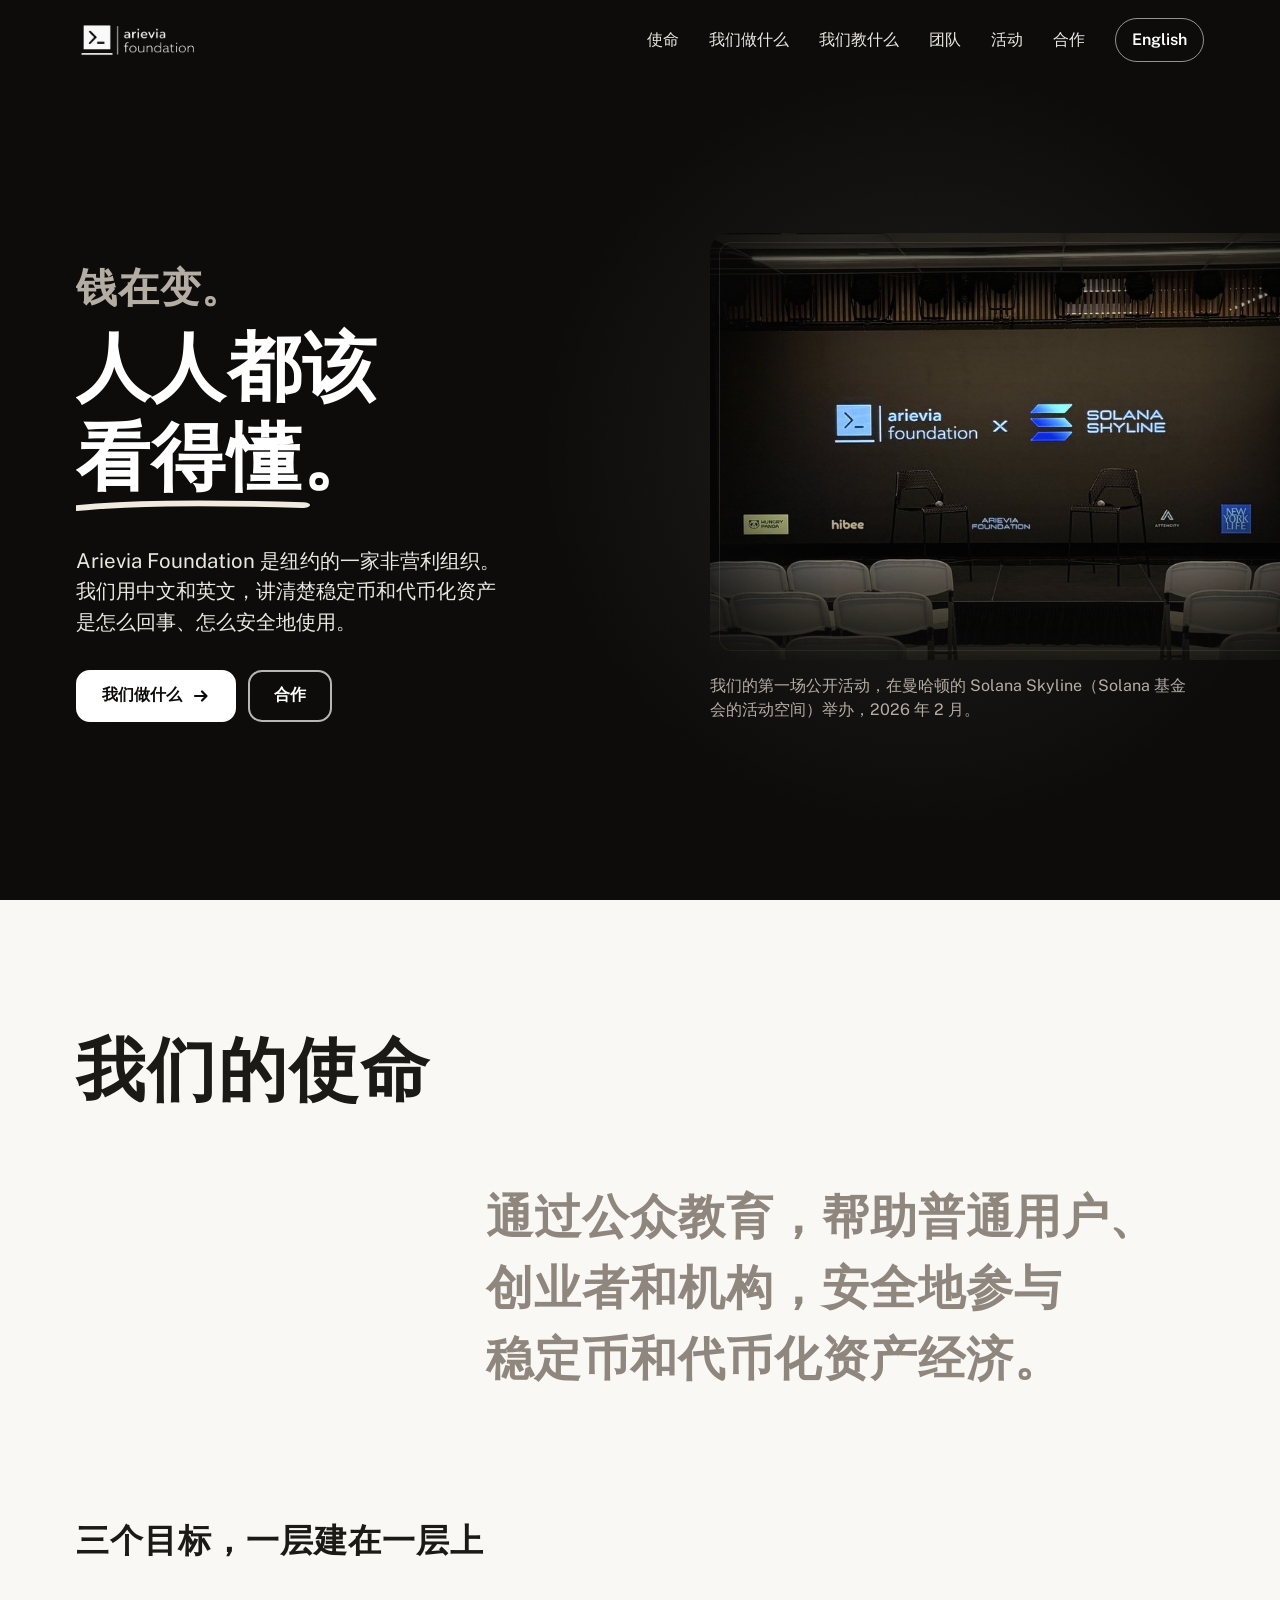
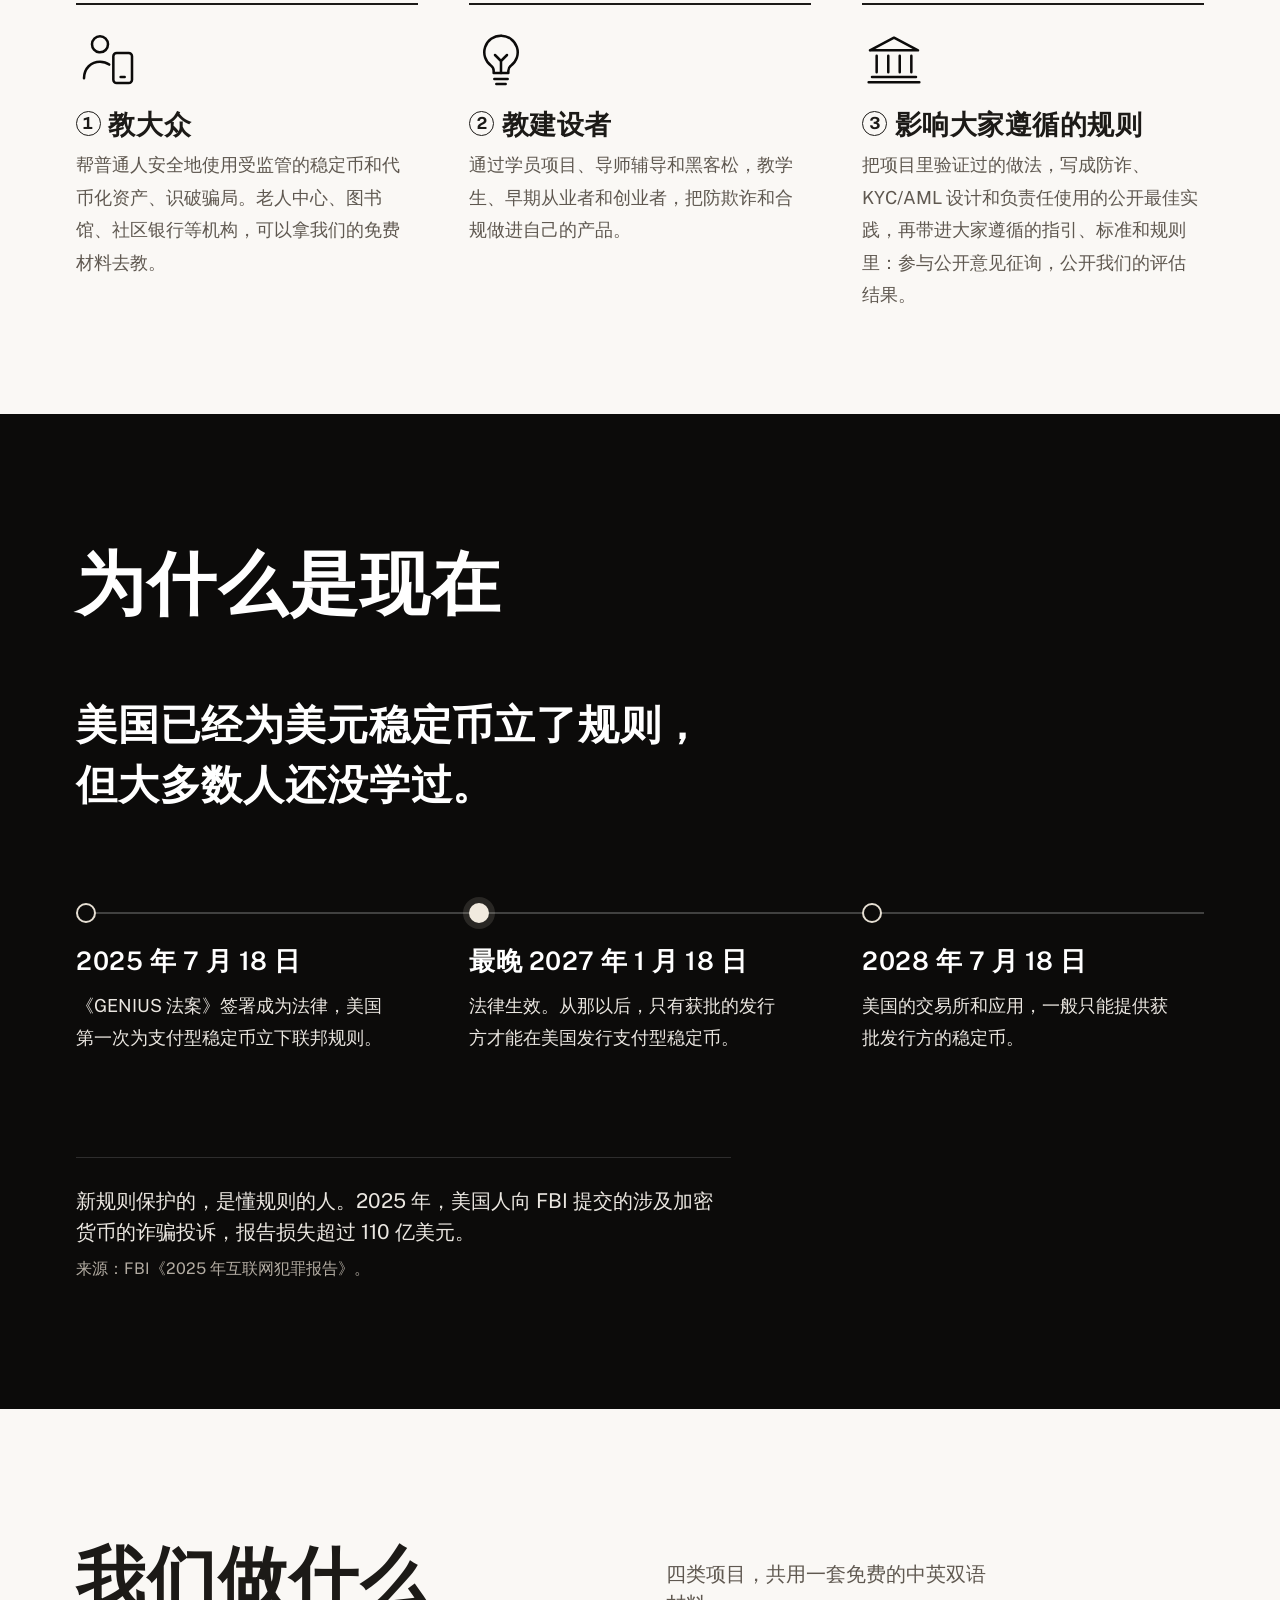
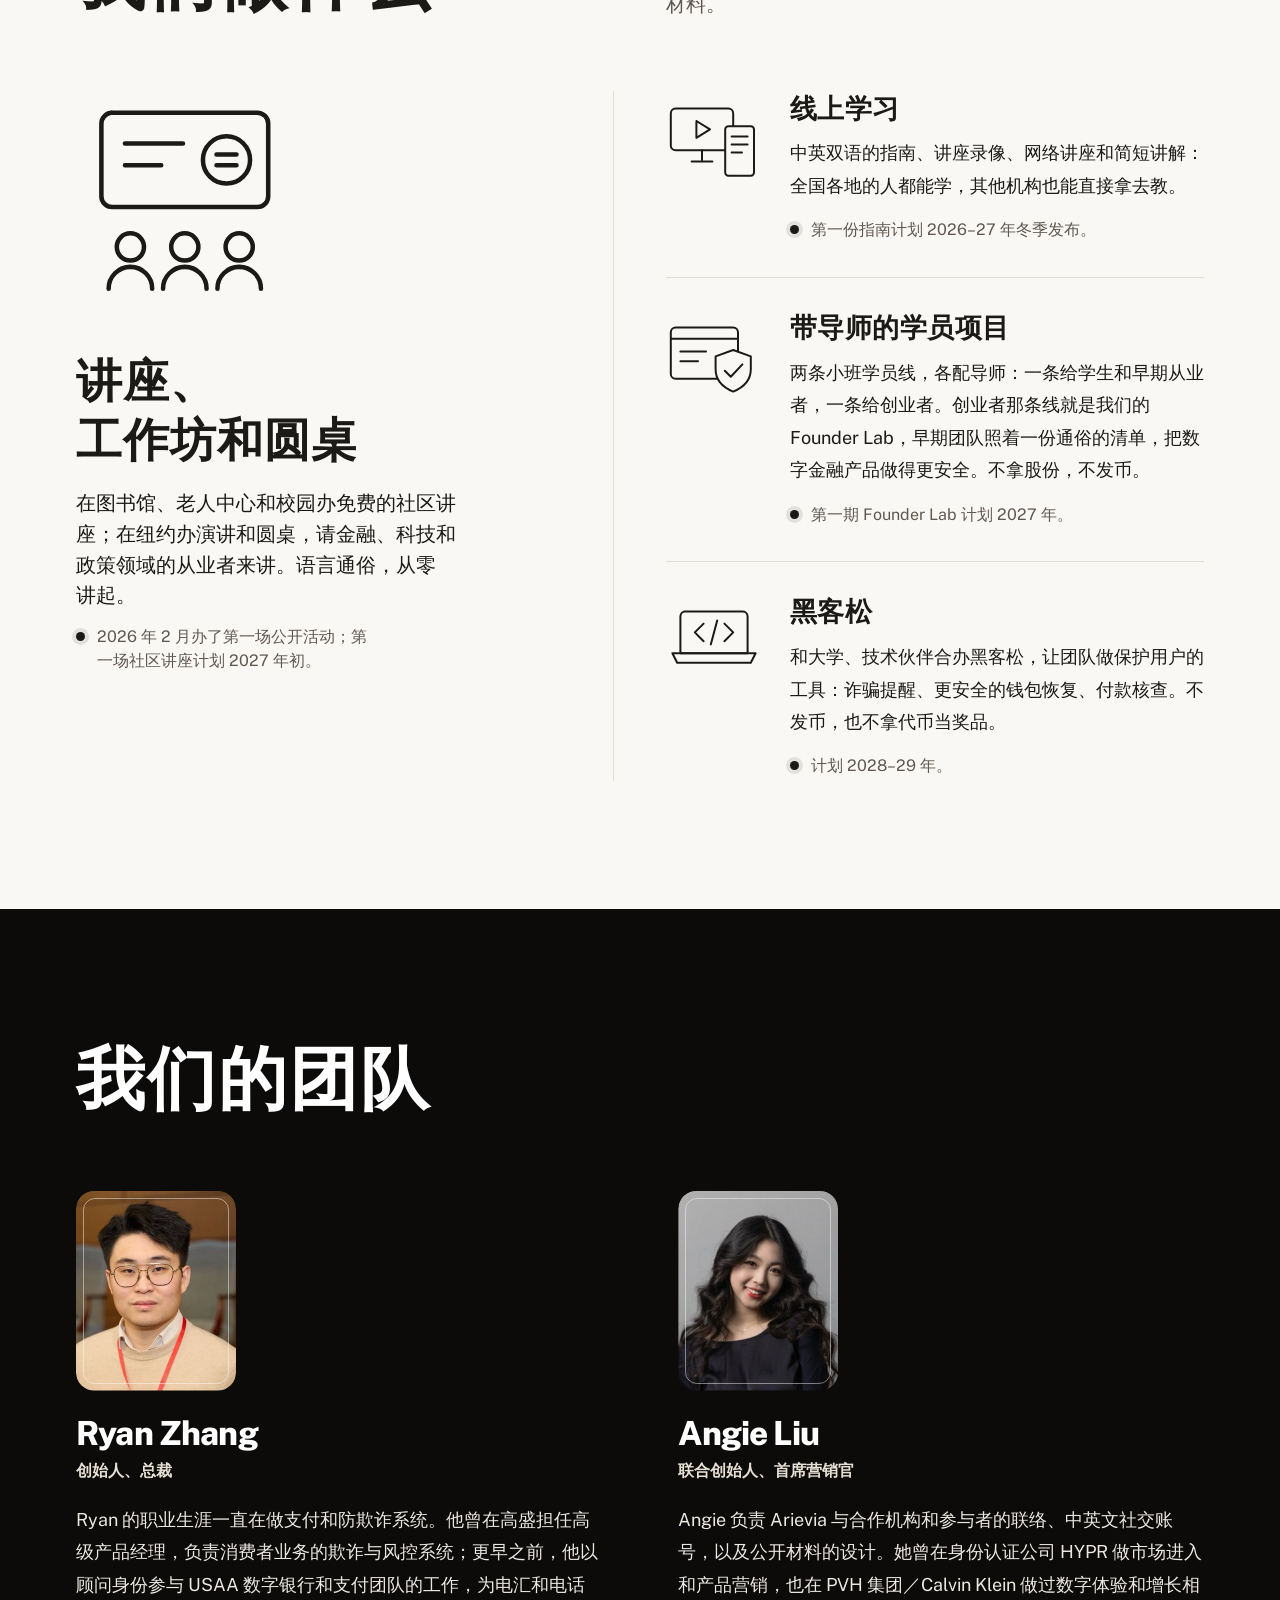
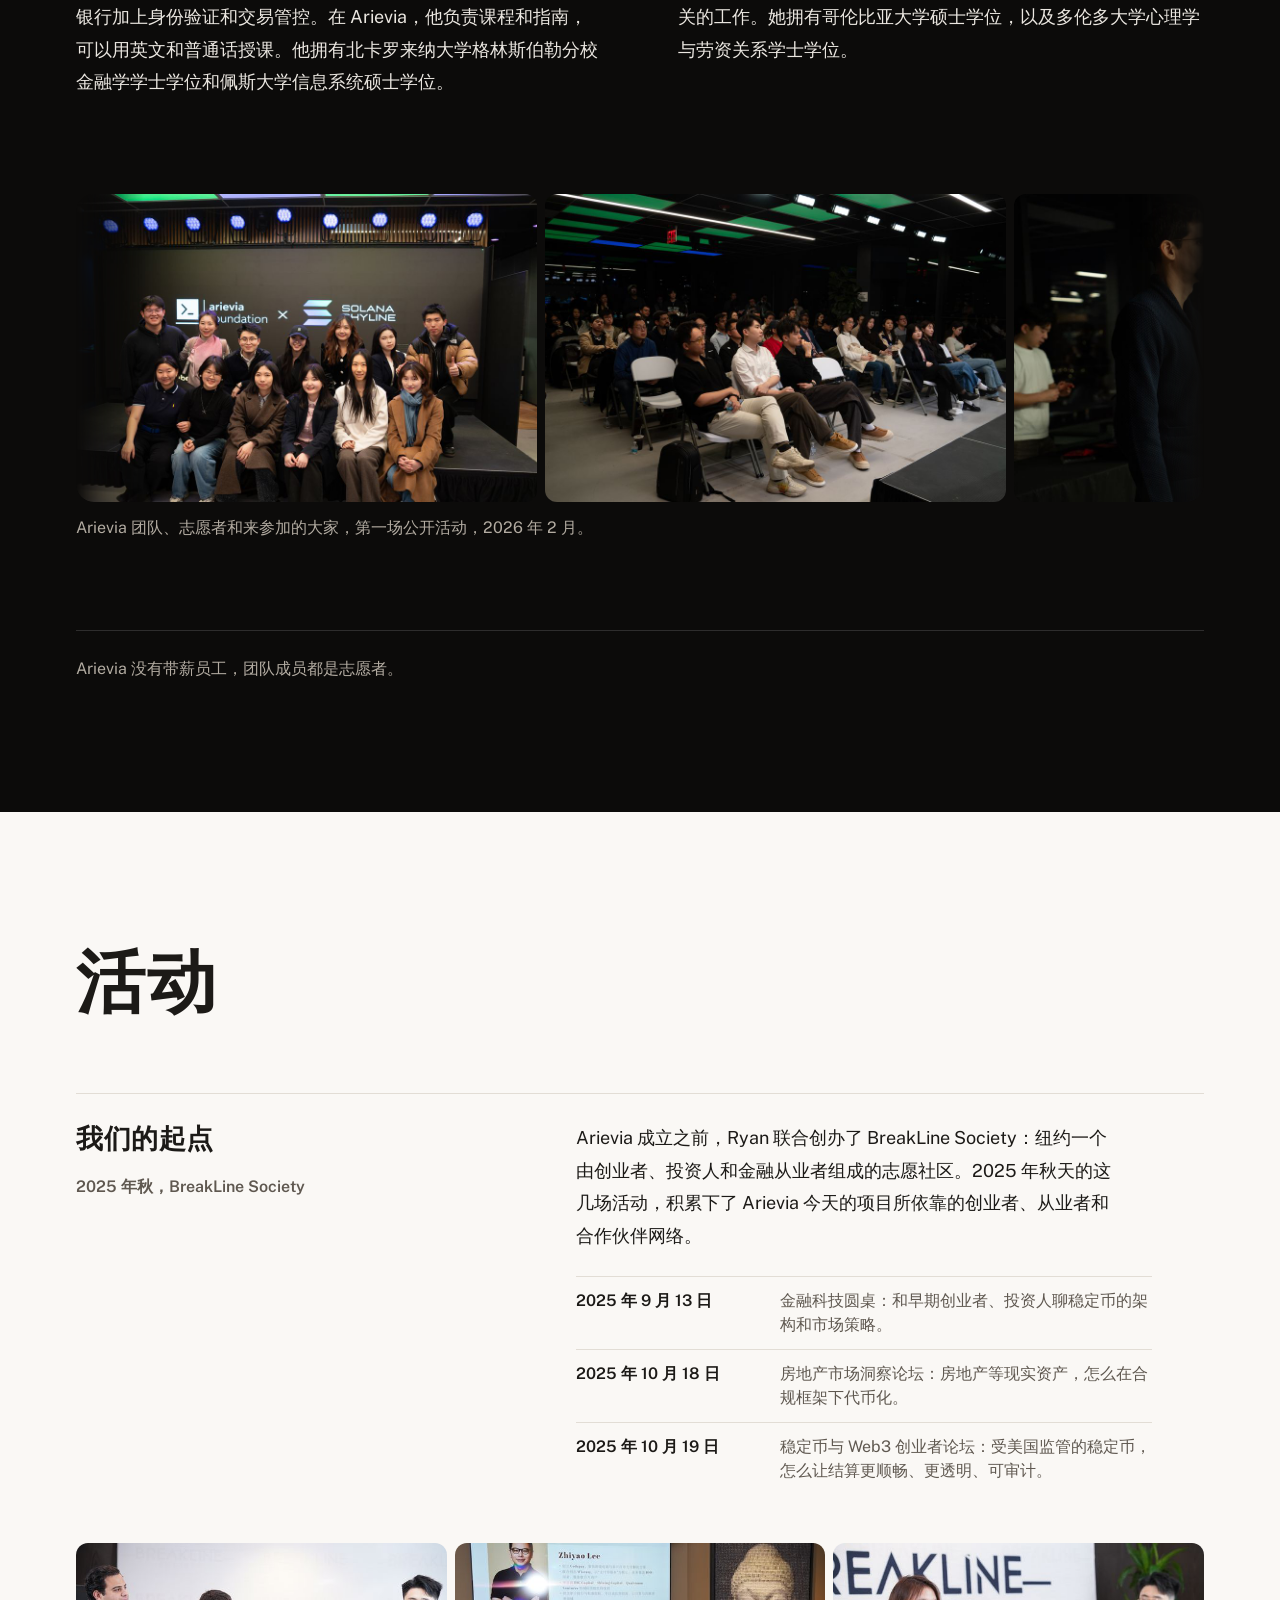
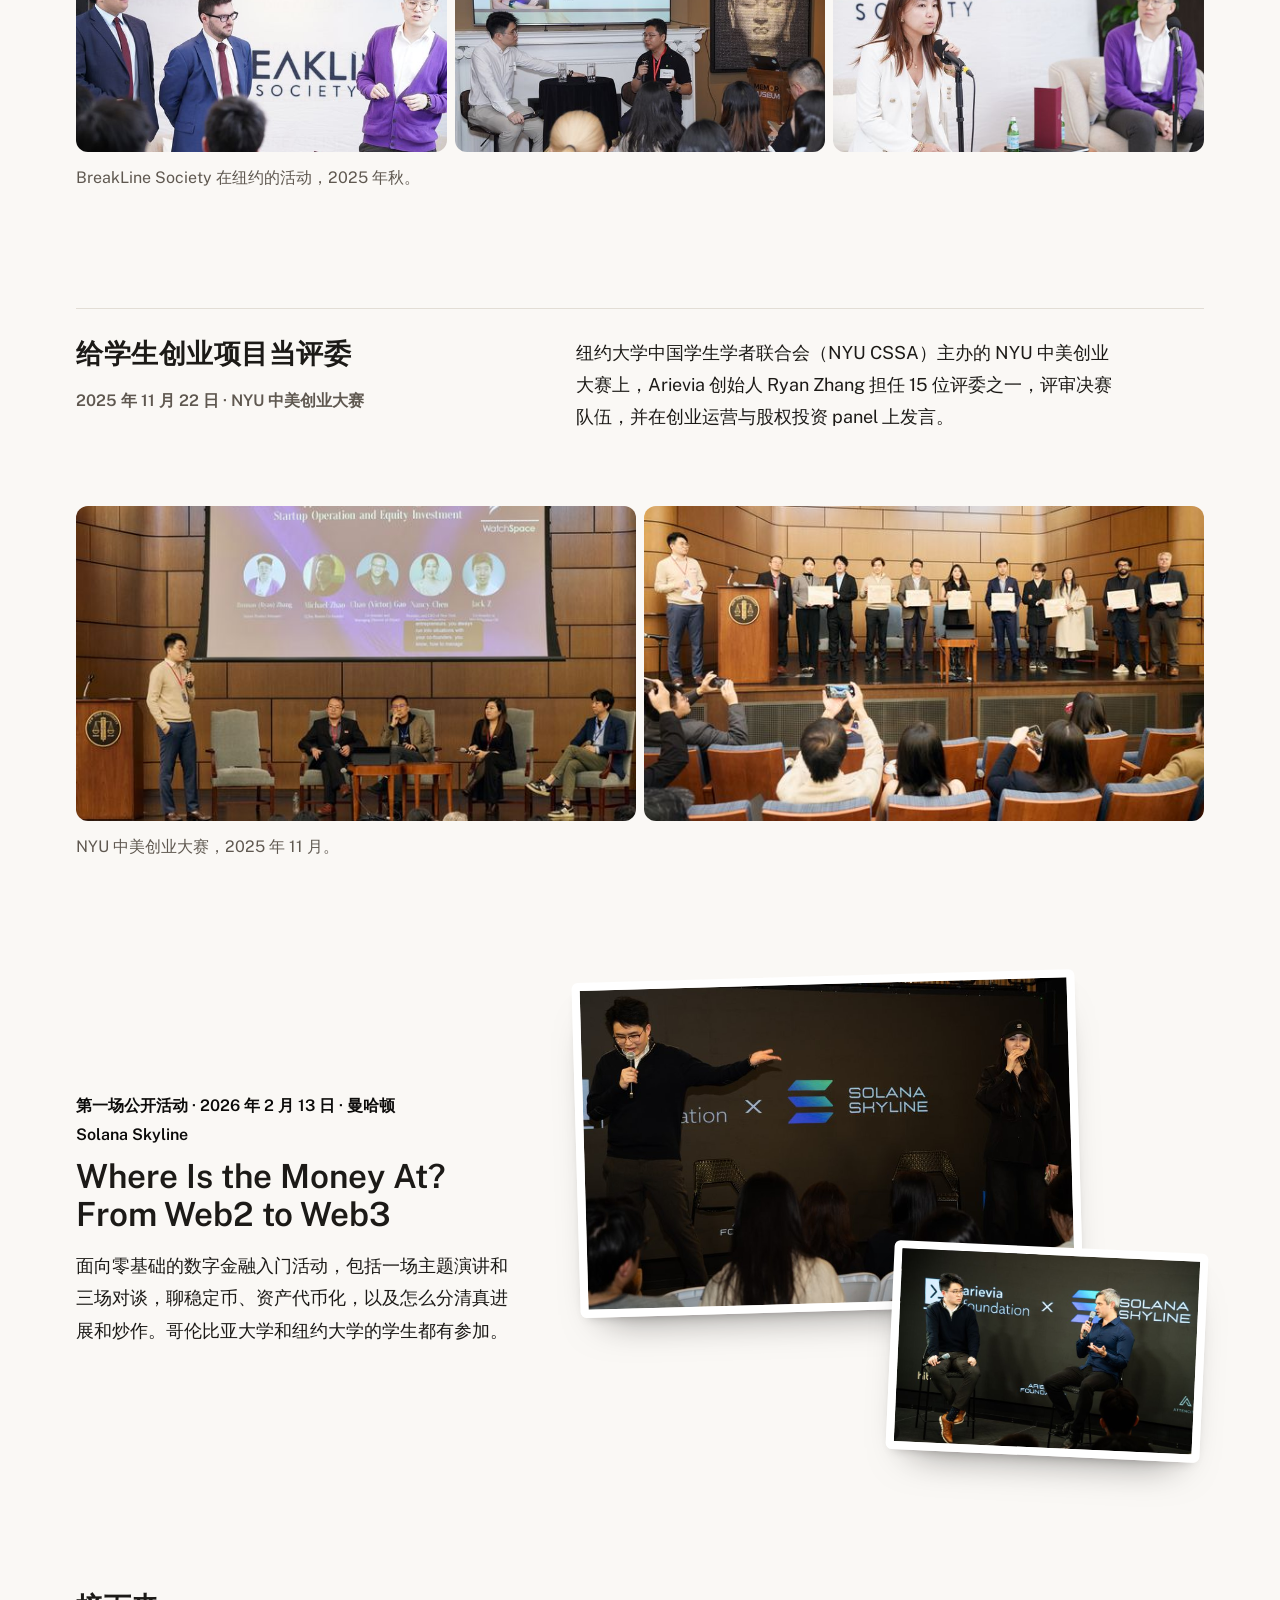
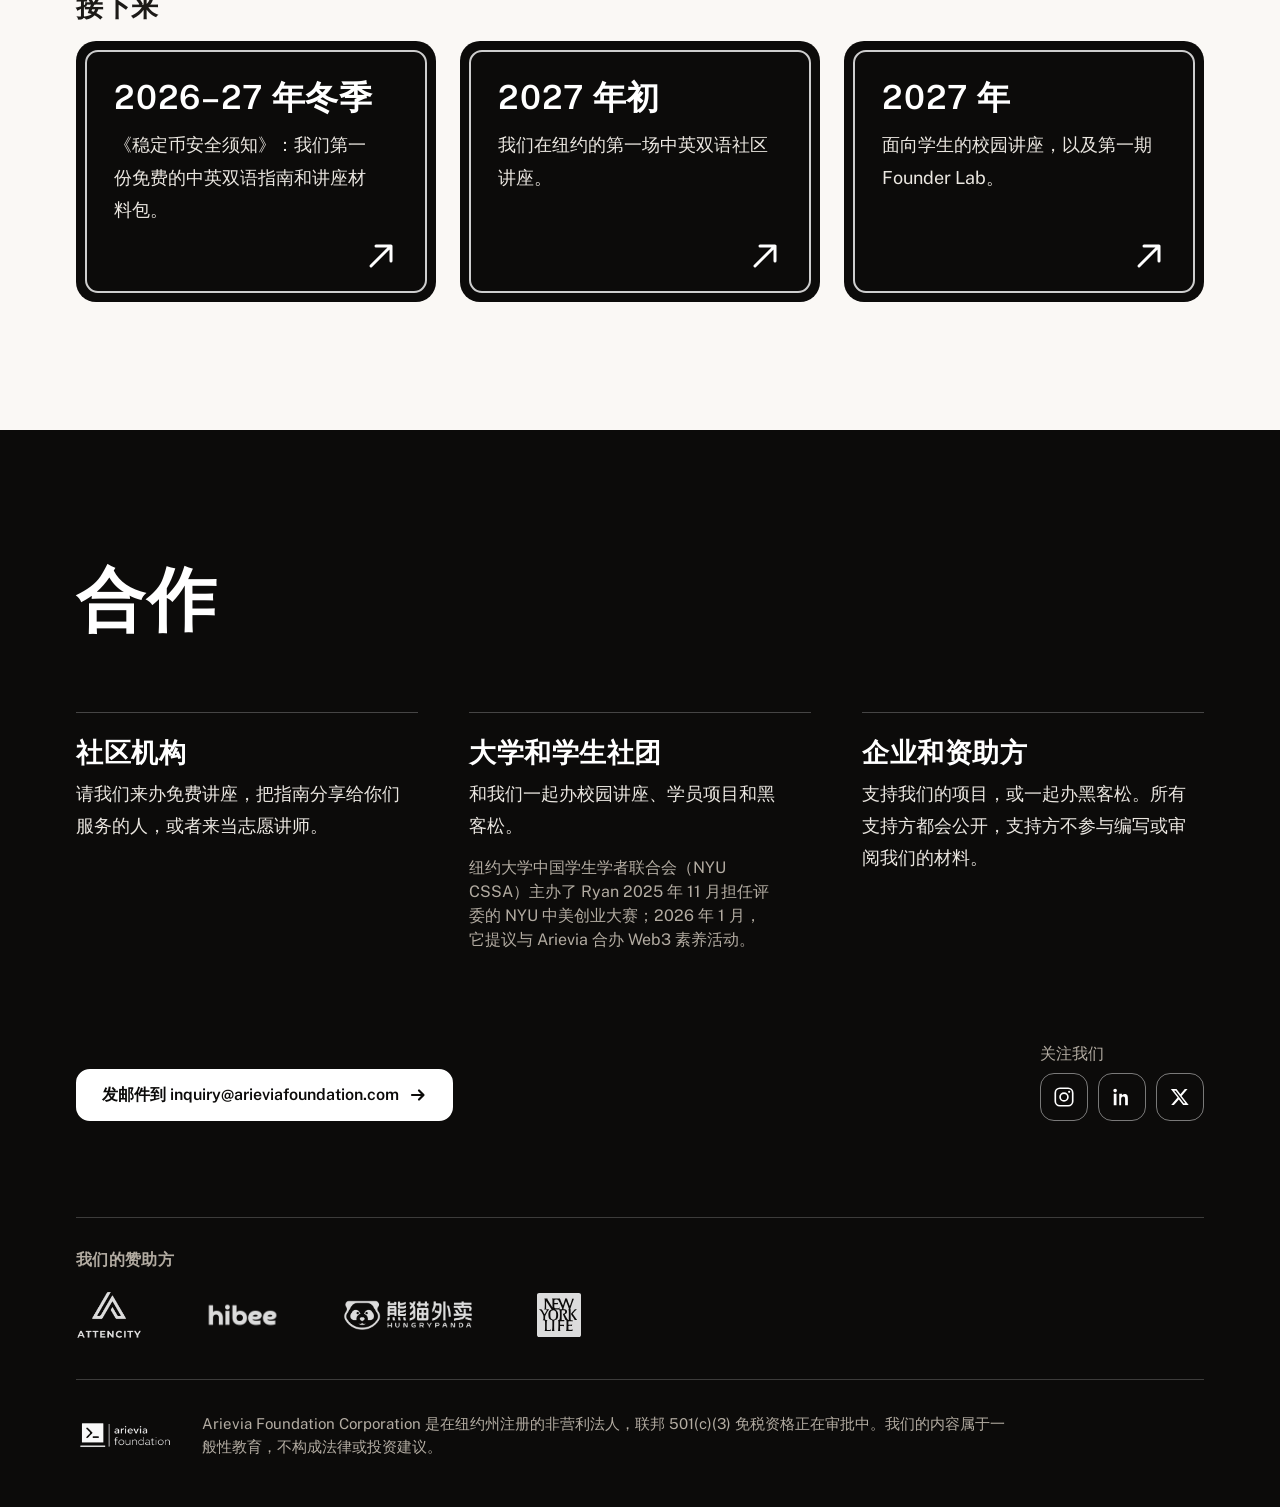
==== commit 7423aea8: "Redesign around public education; add What we teach page - Home: two-tier headline, mission with thr" ====
--- a/zh/index.html
+++ b/zh/index.html
@@ -3,8 +3,8 @@
 <head>
   <meta charset="utf-8">
   <meta name="viewport" content="width=device-width, initial-scale=1">
-  <title>Arievia Foundation | 让每个人都能安全地使用数字金融</title>
-  <meta name="description" content="Arievia Foundation 是纽约的一家非营利组织，用免费的中英双语公众教育，帮大家看懂数字金融、防范诈骗。">
+  <title>Arievia Foundation | 让每个人都看得懂数字金融</title>
+  <meta name="description" content="Arievia Foundation 是纽约的一家非营利组织，通过中英双语的公众教育，帮助普通用户、创业者和机构安全地参与稳定币和代币化资产经济。">
   <meta name="theme-color" content="#0c0b0a">
   <meta name="color-scheme" content="light">
   <link rel="canonical" href="https://arieviafoundation.com/zh/">
@@ -13,8 +13,8 @@
   <link rel="alternate" hreflang="x-default" href="https://arieviafoundation.com/">
   <meta property="og:type" content="website">
   <meta property="og:site_name" content="Arievia Foundation">
-  <meta property="og:title" content="Arievia Foundation | 让每个人都能安全地使用数字金融">
-  <meta property="og:description" content="纽约的非营利组织，用免费的中英双语公众教育，帮大家看懂数字金融、防范诈骗。">
+  <meta property="og:title" content="Arievia Foundation | 让每个人都看得懂数字金融">
+  <meta property="og:description" content="纽约的一家非营利组织，用中英双语讲清楚稳定币和代币化资产是怎么回事、怎么安全地使用。">
   <meta property="og:url" content="https://arieviafoundation.com/zh/">
   <meta property="og:image" content="https://arieviafoundation.com/assets/img/og.jpg">
   <meta name="twitter:card" content="summary_large_image">
@@ -26,8 +26,26 @@
   <link rel="preconnect" href="https://fonts.googleapis.com">
   <link rel="preconnect" href="https://fonts.gstatic.com" crossorigin>
   <link href="https://fonts.googleapis.com/css2?family=Public+Sans:wght@300;400;600;800&display=swap" rel="stylesheet">
-  <link rel="stylesheet" href="/assets/css/style.css?v=14">
-  <script src="/assets/js/site.js?v=14" defer></script>
+  <link rel="stylesheet" href="/assets/css/style.css?v=31">
+  <script src="/assets/js/site.js?v=17" defer></script>
+  <script type="application/ld+json">
+  {
+    "@context": "https://schema.org",
+    "@type": "NGO",
+    "name": "Arievia Foundation",
+    "legalName": "Arievia Foundation Corporation",
+    "description": "纽约的一家非营利组织，通过公众教育，帮助普通用户、创业者和机构安全地参与稳定币和代币化资产经济。",
+    "url": "https://arieviafoundation.com/",
+    "logo": "https://arieviafoundation.com/assets/img/icon-512.png",
+    "email": "inquiry@arieviafoundation.com",
+    "areaServed": "New York",
+    "sameAs": [
+      "https://www.instagram.com/arieviafoundation/",
+      "https://www.linkedin.com/company/arieviafoundation",
+      "https://x.com/arieviafdn"
+    ]
+  }
+  </script>
 </head>
 <body>
   <a class="skip" href="#main">跳到正文</a>
@@ -38,8 +56,9 @@
       <nav class="nav" aria-label="主导航">
         <a href="#mission">使命</a>
         <a href="#work">我们做什么</a>
+        <a href="/zh/teach/">我们教什么</a>
         <a href="#team">团队</a>
-        <a href="#programs">活动</a>
+        <a href="#events">活动</a>
         <a href="#partner">合作</a>
         <a class="lang" href="/" lang="en" hreflang="en">English</a>
       </nav>
@@ -49,9 +68,9 @@
   <main id="main">
     <section class="hero" aria-labelledby="hero-title">
       <div class="wrap">
-        <h1 id="hero-title"><span class="nobr">数字金融，</span><span class="nobr">应该人人都能</span><span class="nobr"><span class="mark">安全<svg class="mark-line" viewBox="0 0 120 18" preserveAspectRatio="none" aria-hidden="true"><path pathLength="1" d="M3 12.5C28 6.5 62 4.8 117 8.6"/></svg></span>使用。</span></h1>
+        <h1 id="hero-title"><span class="h1-lead">钱在变。</span><span class="nobr">人人都该</span><span class="nobr"><span class="mark">看得懂<svg class="mark-line" viewBox="0 0 120 18" preserveAspectRatio="none" aria-hidden="true"><path pathLength="1" d="M3 12.5C28 6.5 62 4.8 117 8.6"/></svg></span>。</span></h1>
         <div class="hero-copy">
-          <p class="lede">Arievia Foundation 是纽约的一家非营利组织，提供免费的中英双语公众教育。</p>
+          <p class="lede">Arievia Foundation 是纽约的一家非营利组织。我们用中文和英文，<wbr>讲清楚稳定币和代币化资产<wbr>是怎么回事、<wbr>怎么安全地使用。</p>
           <div class="buttons">
             <a class="btn btn-solid" href="#work">我们做什么<svg class="arrow" width="18" height="18" viewBox="0 0 18 18" aria-hidden="true"><path d="M3 9h11M10 4.5 14.5 9 10 13.5"/></svg></a>
             <a class="btn" href="#partner">合作</a>
@@ -69,96 +88,76 @@
     <section id="mission" class="mission" aria-labelledby="mission-title">
       <div class="wrap">
         <h2 id="mission-title" class="section-title">我们的使命</h2>
-        <p class="mission-statement" data-words>通过免费的公众教育，<wbr>帮助每个人<wbr>看懂数字金融、<wbr>保护自己<wbr>不被诈骗。</p>
-      </div>
-    </section>
-
-    <section class="principles" aria-labelledby="principles-title">
-      <div class="wrap">
-        <h2 id="principles-title" class="section-title">我们的原则</h2>
-        <div class="three">
-          <div class="principle" data-reveal>
-            <span class="pict" aria-hidden="true"><svg viewBox="0 0 48 48"><path pathLength="1" d="M24 15.5C19.5 12 13 11.5 8.5 12.5v21c4.5-1 11-.5 15.5 3 4.5-3.5 11-4 15.5-3v-21c-4.5-1-11-.5-15.5 3Zm0 0v21"/></svg></span>
-            <h3>只教，不卖</h3>
-            <p>我们不发币，也不为任何代币或数字资产产品背书、做推广。我们教大家怎么核查一个产品，不教买哪个。</p>
-          </div>
-          <div class="principle" data-reveal>
-            <span class="pict" aria-hidden="true"><svg viewBox="0 0 48 48"><path pathLength="1" d="M24 11v26m-8 0h16M11 16.5h26M24 11.5v5"/><path pathLength="1" d="M11 16.5 6.5 27h9L11 16.5Zm26 0L32.5 27h9L37 16.5Z"/><path pathLength="1" d="M6.5 27a4.5 4.5 0 0 0 9 0m17 0a4.5 4.5 0 0 0 9 0"/></svg></span>
-            <h3>保持独立</h3>
-            <p>我们不收代币项目、交易所或稳定币发行方的钱来换发言时间或接触参与者的机会。所有支持方都公开，支持方不参与编写或审阅我们的材料。</p>
-          </div>
-          <div class="principle" data-reveal>
-            <span class="pict" aria-hidden="true"><svg viewBox="0 0 48 48"><path pathLength="1" d="M9 9h16a3 3 0 0 1 3 3v9a3 3 0 0 1-3 3H15l-5 4v-4H9a3 3 0 0 1-3-3v-9a3 3 0 0 1 3-3Z"/><path pathLength="1" d="M12.5 21 17 12.5l4.5 8.5m-7.2-3h5.4"/><path pathLength="1" class="fill" d="M23 20h16a3 3 0 0 1 3 3v10a3 3 0 0 1-3 3h-1v4l-5-4h-10a3 3 0 0 1-3-3V23a3 3 0 0 1 3-3Z"/><path pathLength="1" d="M31 23.2v1.6m-5 1.2h10m-7.5 0c.6 4 2.6 6.6 7 7.6m-1-7.6c-.6 4-2.6 6.6-7 7.6"/></svg></span>
-            <h3>免费，用你的语言</h3>
-            <p>讲座和指南都免费，有中文和英文版，图书馆、学校和社区组织都可以直接拿去用。</p>
-          </div>
-        </div>
-      </div>
-    </section>
-
-    <section id="work" class="work band-dark" aria-labelledby="work-title">
-      <div class="wrap">
-        <h2 id="work-title" class="section-title">我们做什么</h2>
+        <p class="mission-statement" data-words>通过公众教育，<wbr>帮助普通用户、<wbr>创业者和机构，<wbr>安全地参与<wbr>稳定币和<wbr>代币化资产经济。</p>
+
+        <div class="serve">
+          <h2 class="sub-title">三个目标，一层建在一层上</h2>
+          <ul class="serve-grid">
+            <li data-reveal>
+              <span class="pict" aria-hidden="true"><svg viewBox="0 0 48 48"><path pathLength="1" d="M18 19a6 6 0 1 0 0-12 6 6 0 0 0 0 12Z"/><path pathLength="1" d="M6 38.5c0-7.5 5.4-12.5 12-12.5 2.6 0 5 .8 6.9 2.2"/><path pathLength="1" class="fill" d="M30.5 19.5h9a2.5 2.5 0 0 1 2.5 2.5v17.5a2.5 2.5 0 0 1-2.5 2.5h-9a2.5 2.5 0 0 1-2.5-2.5V22a2.5 2.5 0 0 1 2.5-2.5Z"/><path pathLength="1" d="M33.5 37.5h3"/></svg></span>
+              <h3><span class="goal-n">1</span>教大众</h3>
+              <p>帮普通人安全地使用受监管的稳定币和代币化资产、识破骗局。老人中心、图书馆、社区银行等机构，可以拿我们的免费材料去教。</p>
+            </li>
+            <li data-reveal>
+              <span class="pict" aria-hidden="true"><svg viewBox="0 0 48 48"><path pathLength="1" d="M24 6.5a12.5 12.5 0 0 0-7.4 22.6c1.2.9 1.9 2.3 1.9 3.8v1.6h11v-1.6c0-1.5.7-2.9 1.9-3.8A12.5 12.5 0 0 0 24 6.5Z"/><path pathLength="1" d="M19 39h10m-8.5 3.8h7M24 34.5v-9l-4.5-4.5m4.5 4.5 4.5-4.5"/></svg></span>
+              <h3><span class="goal-n">2</span>教建设者</h3>
+              <p>通过学员项目、导师辅导和黑客松，教学生、早期从业者和创业者，把防欺诈和合规做进自己的产品。</p>
+            </li>
+            <li data-reveal>
+              <span class="pict" aria-hidden="true"><svg viewBox="0 0 48 48"><path pathLength="1" d="M6 17.5 24 8l18 9.5H6Z"/><path pathLength="1" d="M11 21.5V34m8.7-12.5V34m8.6-12.5V34M37 21.5V34M7.5 37.5h33M5 41.5h38"/></svg></span>
+              <h3><span class="goal-n">3</span>影响大家遵循的规则</h3>
+              <p>把项目里验证过的做法，写成防诈、KYC/AML 设计和负责任使用的公开最佳实践，再带进大家遵循的指引、标准和规则里：参与公开意见征询，公开我们的评估结果。</p>
+            </li>
+          </ul>
+        </div>
+      </div>
+    </section>
+
+    <section id="why" class="why band-dark" aria-labelledby="why-title">
+      <div class="wrap">
+        <h2 id="why-title" class="section-title">为什么是现在</h2>
+        <p class="why-lead" data-reveal>美国已经<wbr>为美元稳定币<wbr>立了规则，<wbr>但大多数人<wbr>还没学过。</p>
+        <ol class="timeline" data-reveal>
+          <li><time datetime="2025-07-18">2025 年 7 月 18 日</time><p>《GENIUS 法案》签署成为法律，美国第一次为支付型稳定币立下联邦规则。</p></li>
+          <li><time datetime="2027-01-18">最晚 2027 年 1 月 18 日</time><p>法律生效。从那以后，只有获批的发行方才能在美国发行支付型稳定币。</p></li>
+          <li><time datetime="2028-07-18">2028 年 7 月 18 日</time><p>美国的交易所和应用，一般只能提供获批发行方的稳定币。</p></li>
+        </ol>
+        <p class="why-note" data-reveal>新规则保护的，是懂规则的人。2025 年，美国人向 FBI 提交的涉及加密货币的诈骗投诉，报告损失超过 110 亿美元。<span class="src">来源：FBI《2025 年互联网犯罪报告》。</span></p>
+      </div>
+    </section>
+
+    <section id="work" class="work" aria-labelledby="work-title">
+      <div class="wrap">
+        <div class="work-head">
+          <h2 id="work-title" class="section-title">我们做什么</h2>
+          <p class="work-intro">四类项目，共用一套免费的中英双语材料。</p>
+        </div>
         <ul class="work-grid">
           <li data-reveal>
-            <svg class="illo illo-spot" viewBox="0 0 120 120" aria-hidden="true"><path class="draw" pathLength="1" d="M18 20h58a8 8 0 0 1 8 8v28a8 8 0 0 1-8 8H42L28 76V64H18a8 8 0 0 1-8-8V28a8 8 0 0 1 8-8Z"/><path class="draw" pathLength="1" d="M23 35h46M23 47h30"/><circle class="draw solid" pathLength="1" cx="80" cy="74" r="20"/><path class="draw" pathLength="1" d="m94.5 88.5 13 13" stroke-width="6"/><path class="draw red" pathLength="1" d="M74 85V63h14l-4 5.5 4 5.5H74"/></svg>
-            <h3>教大家识破骗局</h3>
-            <p>免费的中英双语讲座和通俗指南，讲加密货币和 Web3 骗局怎么运作、怎么避开。</p>
+            <svg class="illo" viewBox="0 0 120 120" aria-hidden="true"><path class="draw" pathLength="1" d="M20 12h80a6 6 0 0 1 6 6v40a6 6 0 0 1-6 6H20a6 6 0 0 1-6-6V18a6 6 0 0 1 6-6Z"/><path class="draw" pathLength="1" d="M27 29h32M27 41h20"/><circle class="draw" pathLength="1" cx="83" cy="38" r="13"/><path class="draw" pathLength="1" d="M77.5 35h11m-11 6h11"/><path class="draw" pathLength="1" d="M18 109a12 12 0 0 1 24 0m6 0a12 12 0 0 1 24 0m6 0a12 12 0 0 1 24 0"/><circle class="node" cx="30" cy="86" r="7.5" style="--d:0"/><circle class="node" cx="60" cy="86" r="7.5" style="--d:1"/><circle class="node" cx="90" cy="86" r="7.5" style="--d:2"/></svg>
+            <h3><span class="nobr">讲座、</span><span class="nobr">工作坊和圆桌</span></h3>
+            <p>在图书馆、老人中心和校园办免费的社区讲座；在纽约办演讲和圆桌，请金融、科技和政策领域的从业者来讲。语言通俗，从零讲起。</p>
+            <p class="status"><span class="status-dot" aria-hidden="true"></span>2026 年 2 月办了第一场公开活动；第一场社区讲座计划 2027 年初。</p>
           </li>
           <li data-reveal>
-            <svg class="illo illo-net" viewBox="0 0 120 120" aria-hidden="true"><path class="draw" pathLength="1" d="M22 38 60 14l38 24-8 56H30l-8-56Zm38 22L22 38m38 22 38-22M60 60V14m0 46 30 34m-30-34L30 94"/><circle class="node" cx="60" cy="14" r="8" style="--d:0"/><circle class="node" cx="98" cy="38" r="8" style="--d:1"/><circle class="node" cx="90" cy="94" r="8" style="--d:2"/><circle class="node" cx="30" cy="94" r="8" style="--d:3"/><circle class="node" cx="22" cy="38" r="8" style="--d:4"/><circle class="node core" cx="60" cy="60" r="11" style="--d:5"/></svg>
-            <h3>建一个互相提醒的社区</h3>
-            <p>我们正在组建一个由志愿者、学生社团和本地合作机构组成的社区，一起学习，也帮身边的人识破和拦下骗局。</p>
+            <svg class="illo" viewBox="0 0 120 120" aria-hidden="true"><path class="draw" pathLength="1" d="M12 22h66a6 6 0 0 1 6 6v40a6 6 0 0 1-6 6H12a6 6 0 0 1-6-6V28a6 6 0 0 1 6-6Z"/><path class="draw" pathLength="1" d="M45 74v12m-13 2h26"/><path class="draw" pathLength="1" d="M38 37.5 55 48 38 58.5Z"/><path class="draw solid" pathLength="1" d="M78 44h28a4 4 0 0 1 4 4v54a4 4 0 0 1-4 4H78a4 4 0 0 1-4-4V48a4 4 0 0 1 4-4Z"/><path class="draw" pathLength="1" d="M82 57h20M82 67h20M82 77h13"/></svg>
+            <h3>线上学习</h3>
+            <p>中英双语的指南、讲座录像、网络讲座和简短讲解：全国各地的人都能学，其他机构也能直接拿去教。</p>
+            <p class="status"><span class="status-dot" aria-hidden="true"></span>第一份指南计划 2026–27 年冬季发布。</p>
           </li>
           <li data-reveal>
-            <svg class="illo illo-lab" viewBox="0 0 120 120" aria-hidden="true"><path class="draw" pathLength="1" d="M12 22h72a6 6 0 0 1 6 6v52a6 6 0 0 1-6 6H12a6 6 0 0 1-6-6V28a6 6 0 0 1 6-6Zm-6 14h84M18 52h32M18 64h22"/><path class="draw solid" pathLength="1" d="m84 50 22 8v16c0 14-10 23-22 28-12-5-22-14-22-28V58l22-8Z"/><path class="draw" pathLength="1" d="m73.5 76 7.5 7.5L95.5 68"/></svg>
-            <h3>帮创业者做更安全的产品</h3>
-            <p>Founder Lab 为学生和早期创业团队提供免费工作坊，教他们把防诈保护做进产品里。不拿股份、不收费、不发币。</p>
+            <svg class="illo" viewBox="0 0 120 120" aria-hidden="true"><path class="draw" pathLength="1" d="M12 22h72a6 6 0 0 1 6 6v52a6 6 0 0 1-6 6H12a6 6 0 0 1-6-6V28a6 6 0 0 1 6-6Zm-6 14h84M18 52h32M18 64h22"/><path class="draw solid" pathLength="1" d="m84 50 22 8v16c0 14-10 23-22 28-12-5-22-14-22-28V58l22-8Z"/><path class="draw" pathLength="1" d="m73.5 76 7.5 7.5L95.5 68"/></svg>
+            <h3>带导师的学员项目</h3>
+            <p>两条小班学员线，各配导师：一条给学生和早期从业者，一条给创业者。创业者那条线就是我们的 Founder Lab，早期团队照着一份通俗的清单，把数字金融产品做得更安全。不拿股份，不发币。</p>
+            <p class="status"><span class="status-dot" aria-hidden="true"></span>第一期 Founder Lab 计划 2027 年。</p>
+          </li>
+          <li data-reveal>
+            <svg class="illo" viewBox="0 0 120 120" aria-hidden="true"><path class="draw" pathLength="1" d="M24 22h72a6 6 0 0 1 6 6v46H18V28a6 6 0 0 1 6-6Z"/><path class="draw" pathLength="1" d="M8 74h104l-6 12H14L8 74Z"/><path class="draw" pathLength="1" d="m47 37-11 11 11 11m26-22 11 11-11 11M64 33l-8 30"/></svg>
+            <h3>黑客松</h3>
+            <p>和大学、技术伙伴合办黑客松，让团队做保护用户的工具：诈骗提醒、更安全的钱包恢复、付款核查。不发币，也不拿代币当奖品。</p>
+            <p class="status"><span class="status-dot" aria-hidden="true"></span>计划 2028–29 年。</p>
           </li>
         </ul>
-      </div>
-    </section>
-
-    <section class="spot" aria-labelledby="spot-title">
-      <div class="wrap">
-        <h2 id="spot-title" class="section-title">课堂示例</h2>
-        <div class="spot-grid">
-          <div class="spot-copy">
-            <p class="spot-intro">这是我们课上会讲的内容。加密货币和 Web3 骗局，常常从一条客气的私信开始，以钱包被清空结束。下面这条很典型，危险信号已经标出来了。</p>
-            <p class="report"><svg class="report-icon" width="26" height="24" viewBox="0 0 26 24" aria-hidden="true"><path d="M13 2.5 24 21.5H2L13 2.5Z"/><path d="M13 9.5v5.5m0 3v.2"/></svg>已经把钱或加密货币转给了骗子？马上联系你的银行或用过的交易所，然后向 <a href="https://www.ic3.gov/">FBI 网络犯罪投诉中心（IC3）</a>和<a href="https://reportfraud.ftc.gov/">联邦贸易委员会（FTC）</a>举报。</p>
-          </div>
-          <figure class="example" aria-label="一条常见的 Web3 诈骗私信，危险信号已标出">
-            <div class="phone">
-              <div class="screen">
-                <div class="status" aria-hidden="true"><span class="notch"></span><svg width="54" height="12" viewBox="0 0 54 12"><path d="M1 11h3V8H1zm5 0h3V6H6zm5 0h3V3.5h-3zm5 0h3V1h-3z" fill="currentColor"/><path d="M26 5.2a8 8 0 0 1 10.5 0M28.2 7.6a4.6 4.6 0 0 1 6 0" fill="none" stroke="currentColor" stroke-width="1.6" stroke-linecap="round"/><circle cx="31.2" cy="10" r="1.2" fill="currentColor"/><rect x="40.5" y="1.5" width="11" height="9" rx="2.4" fill="none" stroke="currentColor" stroke-width="1.2"/><rect x="42.3" y="3.3" width="6.6" height="5.4" rx="1.1" fill="currentColor"/></svg></div>
-                <div class="phone-top">
-                  <svg class="back" width="12" height="20" viewBox="0 0 12 20" aria-hidden="true"><path d="M10 2 2 10l8 8"/></svg>
-                  <span class="avatar" aria-hidden="true"><svg width="18" height="20" viewBox="0 0 18 20"><path d="M9 1.5 16 4v5.5c0 4.6-3.1 7.6-7 9-3.9-1.4-7-4.4-7-9V4l7-2.5Z"/></svg></span>
-                  <span class="who"><strong>钱包官方客服 ✓</strong><span>私信</span></span>
-                </div>
-                <div class="thread">
-                  <div class="turn">
-                    <span class="typing" aria-hidden="true"><i></i><i></i><i></i></span>
-                    <p class="msg">您好！系统检测到您的钱包同步异常，24 小时内资产可能被冻结。<svg class="ring" viewBox="0 0 100 40" preserveAspectRatio="none" aria-hidden="true"><path pathLength="1" d="M46 3.4C63 2.2 79 1.6 89 2.4c6.6.5 9.2 3.2 9.1 8.3.1 6.8.4 13.6-.4 20.1-.6 5.4-4.6 7.9-11.4 8.1-23.5.9-52.8.3-74.8-.6-6.2-.3-9.4-3.1-9.4-8.6-.3-6.9-.1-13.8.3-19.3C2.9 4.8 6 2.9 12.6 2.5c15.6-.9 31.4-1.4 47.4-.9"/></svg></p>
-                    <p class="flag"><svg width="14" height="16" viewBox="0 0 14 16" aria-hidden="true"><path d="M1 1v14M1 1h10l-2.5 3.5L11 8H1" fill="none" stroke="currentColor" stroke-width="1.8" stroke-linejoin="round"/></svg>真正的客服不会主动私信你，也不会催你。</p>
-                  </div>
-                  <div class="turn">
-                    <span class="typing" aria-hidden="true"><i></i><i></i><i></i></span>
-                    <p class="msg">请在我们的安全验证页面输入 12 个助记词，完成钱包验证。<svg class="ring" viewBox="0 0 100 40" preserveAspectRatio="none" aria-hidden="true"><path pathLength="1" d="M46 3.4C63 2.2 79 1.6 89 2.4c6.6.5 9.2 3.2 9.1 8.3.1 6.8.4 13.6-.4 20.1-.6 5.4-4.6 7.9-11.4 8.1-23.5.9-52.8.3-74.8-.6-6.2-.3-9.4-3.1-9.4-8.6-.3-6.9-.1-13.8.3-19.3C2.9 4.8 6 2.9 12.6 2.5c15.6-.9 31.4-1.4 47.4-.9"/></svg></p>
-                    <p class="flag"><svg width="14" height="16" viewBox="0 0 14 16" aria-hidden="true"><path d="M1 1v14M1 1h10l-2.5 3.5L11 8H1" fill="none" stroke="currentColor" stroke-width="1.8" stroke-linejoin="round"/></svg>任何正规机构都不会向你要助记词。</p>
-                  </div>
-                  <div class="turn">
-                    <span class="typing" aria-hidden="true"><i></i><i></i><i></i></span>
-                    <p class="msg">或者点击授权连接，领取 500 USDT 补偿空投。<svg class="ring" viewBox="0 0 100 40" preserveAspectRatio="none" aria-hidden="true"><path pathLength="1" d="M46 3.4C63 2.2 79 1.6 89 2.4c6.6.5 9.2 3.2 9.1 8.3.1 6.8.4 13.6-.4 20.1-.6 5.4-4.6 7.9-11.4 8.1-23.5.9-52.8.3-74.8-.6-6.2-.3-9.4-3.1-9.4-8.6-.3-6.9-.1-13.8.3-19.3C2.9 4.8 6 2.9 12.6 2.5c15.6-.9 31.4-1.4 47.4-.9"/></svg></p>
-                    <p class="flag"><svg width="14" height="16" viewBox="0 0 14 16" aria-hidden="true"><path d="M1 1v14M1 1h10l-2.5 3.5L11 8H1" fill="none" stroke="currentColor" stroke-width="1.8" stroke-linejoin="round"/></svg>要你授权或签名才能领的「免费币」，可能把钱包里的钱全部转走。</p>
-                  </div>
-                </div>
-                <div class="composer" aria-hidden="true"><span></span><svg width="30" height="30" viewBox="0 0 30 30"><circle cx="15" cy="15" r="15"/><path d="M15 21V9.5M10 14l5-5 5 5"/></svg></div>
-              </div>
-            </div>
-            <figcaption>一条常见 Web3 诈骗私信的示例，名称都是编的。</figcaption>
-          </figure>
-        </div>
       </div>
     </section>
 
@@ -188,23 +187,29 @@
             <ul class="crowd-track">
               <li><img src="/assets/img/crowd-01.jpg" alt="Arievia 团队和志愿者在舞台前合影" width="960" height="640" loading="lazy"></li>
               <li><img src="/assets/img/crowd-02.jpg" alt="满场观众在听讲" width="960" height="640" loading="lazy"></li>
+              <li><img src="/assets/img/crowd-10.jpg" alt="两位来宾在交流时间聊天" width="960" height="640" loading="lazy"></li>
               <li><img src="/assets/img/crowd-03.jpg" alt="交流环节，参加者笑着聊天" width="960" height="640" loading="lazy"></li>
               <li><img src="/assets/img/crowd-04.jpg" alt="观众席里有人举手提问" width="960" height="640" loading="lazy"></li>
               <li><img src="/assets/img/crowd-05.jpg" alt="活动结束后参加者在交流" width="960" height="640" loading="lazy"></li>
+              <li><img src="/assets/img/crowd-11.jpg" alt="活动结束后，一位来宾和参加者交谈" width="960" height="640" loading="lazy"></li>
               <li><img src="/assets/img/crowd-06.jpg" alt="活动结束后大家聚在舞台前" width="960" height="640" loading="lazy"></li>
               <li><img src="/assets/img/crowd-07.jpg" alt="观众席里的学生和年轻职场人" width="960" height="640" loading="lazy"></li>
               <li><img src="/assets/img/crowd-08.jpg" alt="参加者在手机上对照笔记" width="960" height="640" loading="lazy"></li>
+              <li><img src="/assets/img/crowd-12.jpg" alt="参加者在舞台旁分组交流" width="960" height="640" loading="lazy"></li>
               <li><img src="/assets/img/crowd-09.jpg" alt="两位参加者在座位区聊天" width="960" height="640" loading="lazy"></li>
             </ul>
             <ul class="crowd-track" aria-hidden="true">
               <li><img src="/assets/img/crowd-01.jpg" alt="" width="960" height="640" loading="lazy"></li>
               <li><img src="/assets/img/crowd-02.jpg" alt="" width="960" height="640" loading="lazy"></li>
+              <li><img src="/assets/img/crowd-10.jpg" alt="" width="960" height="640" loading="lazy"></li>
               <li><img src="/assets/img/crowd-03.jpg" alt="" width="960" height="640" loading="lazy"></li>
               <li><img src="/assets/img/crowd-04.jpg" alt="" width="960" height="640" loading="lazy"></li>
               <li><img src="/assets/img/crowd-05.jpg" alt="" width="960" height="640" loading="lazy"></li>
+              <li><img src="/assets/img/crowd-11.jpg" alt="" width="960" height="640" loading="lazy"></li>
               <li><img src="/assets/img/crowd-06.jpg" alt="" width="960" height="640" loading="lazy"></li>
               <li><img src="/assets/img/crowd-07.jpg" alt="" width="960" height="640" loading="lazy"></li>
               <li><img src="/assets/img/crowd-08.jpg" alt="" width="960" height="640" loading="lazy"></li>
+              <li><img src="/assets/img/crowd-12.jpg" alt="" width="960" height="640" loading="lazy"></li>
               <li><img src="/assets/img/crowd-09.jpg" alt="" width="960" height="640" loading="lazy"></li>
             </ul>
           </div>
@@ -214,27 +219,67 @@
       </div>
     </section>
 
-    <section id="programs" class="programs" aria-labelledby="programs-title">
-      <div class="wrap">
-        <h2 id="programs-title" class="section-title">活动</h2>
+    <section id="events" class="programs" aria-labelledby="events-title">
+      <div class="wrap">
+        <h2 id="events-title" class="section-title">活动</h2>
+
+        <div class="roots" data-reveal>
+          <div>
+            <h3>我们的起点</h3>
+            <p class="meta">2025 年秋，BreakLine Society</p>
+          </div>
+          <div class="roots-copy">
+            <p>Arievia 成立之前，Ryan 联合创办了 BreakLine Society：纽约一个由创业者、投资人和金融从业者组成的志愿社区。2025 年秋天的这几场活动，积累下了 Arievia 今天的项目所依靠的创业者、从业者和合作伙伴网络。</p>
+            <ul class="roots-events">
+              <li><time datetime="2025-09-13">2025 年 9 月 13 日</time><span>金融科技圆桌：和早期创业者、投资人聊稳定币的架构和市场策略。</span></li>
+              <li><time datetime="2025-10-18">2025 年 10 月 18 日</time><span>房地产市场洞察论坛：房地产等现实资产，怎么在合规框架下代币化。</span></li>
+              <li><time datetime="2025-10-19">2025 年 10 月 19 日</time><span>稳定币与 Web3 创业者论坛：受美国监管的稳定币，怎么让结算更顺畅、更透明、可审计。</span></li>
+            </ul>
+          </div>
+          <figure class="roots-photos">
+            <ul>
+              <li><img src="/assets/img/breakline-01-600.jpg?v=4" srcset="/assets/img/breakline-01-600.jpg?v=4 600w, /assets/img/breakline-01-1200.jpg?v=4 1200w" sizes="(max-width: 860px) 92vw, 400px" alt="Ryan Zhang 和两位嘉宾在 BreakLine Society 稳定币与 Web3 创业者论坛，2025 年 10 月" width="600" height="337" loading="lazy"></li>
+              <li><img src="/assets/img/breakline-02-600.jpg?v=4" srcset="/assets/img/breakline-02-600.jpg?v=4 600w, /assets/img/breakline-02-1200.jpg?v=4 1200w" sizes="(max-width: 860px) 92vw, 400px" alt="Ryan Zhang 主持 BreakLine Society 金融科技圆桌，2025 年 9 月" width="600" height="337" loading="lazy"></li>
+              <li><img src="/assets/img/breakline-03-600.jpg?v=4" srcset="/assets/img/breakline-03-600.jpg?v=4 600w, /assets/img/breakline-03-1200.jpg?v=4 1200w" sizes="(max-width: 860px) 92vw, 400px" alt="嘉宾和 Ryan Zhang 在 BreakLine Society 稳定币与 Web3 创业者论坛上对谈，2025 年 10 月" width="600" height="337" loading="lazy"></li>
+            </ul>
+            <figcaption>BreakLine Society 在纽约的活动，2025 年秋。</figcaption>
+          </figure>
+        </div>
+
+        <div class="roots" data-reveal>
+          <div>
+            <h3>给学生创业项目当评委</h3>
+            <p class="meta">2025 年 11 月 22 日 · NYU 中美创业大赛</p>
+          </div>
+          <div class="roots-copy">
+            <p>纽约大学中国学生学者联合会（NYU CSSA）主办的 NYU 中美创业大赛上，Arievia 创始人 Ryan Zhang 担任 15 位评委之一，评审决赛队伍，并在创业运营与股权投资 panel 上发言。</p>
+          </div>
+          <figure class="roots-photos two">
+            <ul>
+              <li><img src="/assets/img/nyu-01-600.jpg" srcset="/assets/img/nyu-01-600.jpg 600w, /assets/img/nyu-01-1200.jpg 1200w" sizes="(max-width: 860px) 92vw, 600px" alt="Ryan Zhang 在创业运营与股权投资 panel 上发言" width="600" height="338" loading="lazy"></li>
+              <li><img src="/assets/img/nyu-02-600.jpg" srcset="/assets/img/nyu-02-600.jpg 600w, /assets/img/nyu-02-1200.jpg 1200w" sizes="(max-width: 860px) 92vw, 600px" alt="颁奖环节，决赛队伍和评委在台上" width="600" height="338" loading="lazy"></li>
+            </ul>
+            <figcaption>NYU 中美创业大赛，2025 年 11 月。</figcaption>
+          </figure>
+        </div>
 
         <div class="past">
           <div class="past-copy" data-reveal>
-            <h3>往期活动</h3>
-            <p class="meta"><time datetime="2026-02-13">2026 年 2 月 13 日</time>，曼哈顿 Solana Skyline</p>
-            <h4>Where Is the Money At? From Web2 to Web3</h4>
+            <p class="meta">第一场公开活动 · <time datetime="2026-02-13">2026 年 2 月 13 日</time> · 曼哈顿 Solana Skyline</p>
+            <h3 class="event-name">Where Is the Money At? From Web2 to Web3</h3>
             <p>面向零基础的数字金融入门活动，包括一场主题演讲和三场对谈，聊稳定币、资产代币化，以及怎么分清真进展和炒作。哥伦比亚大学和纽约大学的学生都有参加。</p>
           </div>
           <figure class="gallery">
-            <img class="print print-a" data-reveal src="/assets/img/program-moderate-800.jpg" srcset="/assets/img/program-moderate-800.jpg 800w, /assets/img/program-moderate-1600.jpg 1600w" sizes="(max-width: 860px) 80vw, 520px" alt="Ryan Zhang 在 2026 年 2 月 13 日的活动上主持台上对谈" width="800" height="533" loading="lazy">
-            <img class="print print-b" data-reveal src="/assets/img/program-audience-wide-800.jpg" srcset="/assets/img/program-audience-wide-800.jpg 800w, /assets/img/program-audience-wide-1600.jpg 1600w" sizes="(max-width: 860px) 56vw, 340px" alt="观众在认真听讲" width="800" height="533" loading="lazy">
+            <img class="print print-a" data-reveal src="/assets/img/program-hosts-800.jpg" srcset="/assets/img/program-hosts-800.jpg 800w, /assets/img/program-hosts-1600.jpg 1600w" sizes="(max-width: 860px) 80vw, 520px" alt="Ryan Zhang 和 Angie Liu 在 2026 年 2 月 13 日活动的台上" width="800" height="533" loading="lazy">
+            <img class="print print-b" data-reveal src="/assets/img/program-guest-800.jpg" srcset="/assets/img/program-guest-800.jpg 800w, /assets/img/program-guest-1600.jpg 1600w" sizes="(max-width: 860px) 56vw, 340px" alt="Ryan Zhang 和嘉宾在 2026 年 2 月 13 日的活动上对谈" width="800" height="533" loading="lazy">
           </figure>
         </div>
 
         <h3 class="next-title">接下来</h3>
         <ul class="upcoming">
-          <li class="sign" data-reveal><span class="when">2026–27 年冬</span><p>我们的第一份免费指南：数字资产诈骗的危险信号，中英双语。</p><svg class="sign-arrow" width="44" height="44" viewBox="0 0 44 44" aria-hidden="true"><path d="M12 32 32 12M17 12h15v15"/></svg></li>
-          <li class="sign" data-reveal><span class="when">2027 年初</span><p>在纽约办第一场中英双语防诈讲座。</p><svg class="sign-arrow" width="44" height="44" viewBox="0 0 44 44" aria-hidden="true"><path d="M12 32 32 12M17 12h15v15"/></svg></li>
+          <li class="sign" data-reveal><span class="when">2026–27 年冬季</span><p>《稳定币安全须知》：我们第一份免费的中英双语指南和讲座材料包。</p><svg class="sign-arrow" width="44" height="44" viewBox="0 0 44 44" aria-hidden="true"><path d="M12 32 32 12M17 12h15v15"/></svg></li>
+          <li class="sign" data-reveal><span class="when">2027 年初</span><p>我们在纽约的第一场中英双语社区讲座。</p><svg class="sign-arrow" width="44" height="44" viewBox="0 0 44 44" aria-hidden="true"><path d="M12 32 32 12M17 12h15v15"/></svg></li>
+          <li class="sign" data-reveal><span class="when">2027 年</span><p>面向学生的校园讲座，以及第一期 Founder Lab。</p><svg class="sign-arrow" width="44" height="44" viewBox="0 0 44 44" aria-hidden="true"><path d="M12 32 32 12M17 12h15v15"/></svg></li>
         </ul>
       </div>
     </section>
@@ -242,15 +287,28 @@
 
   <footer id="partner" class="partner band-green" aria-labelledby="partner-title">
     <div class="wrap">
+      <h2 id="partner-title" class="section-title">合作</h2>
+      <ul class="tracks">
+        <li data-reveal>
+          <h3>社区机构</h3>
+          <p>请我们来办免费讲座，把指南分享给你们服务的人，或者来当志愿讲师。</p>
+        </li>
+        <li data-reveal>
+          <h3>大学和学生社团</h3>
+          <p>和我们一起办校园讲座、学员项目和黑客松。</p>
+          <p class="track-note">纽约大学中国学生学者联合会（NYU CSSA）主办了 Ryan 2025 年 11 月担任评委的 NYU 中美创业大赛；2026 年 1 月，它提议与 Arievia 合办 Web3 素养活动。</p>
+        </li>
+        <li data-reveal>
+          <h3>企业和资助方</h3>
+          <p>支持我们的项目，或一起办黑客松。所有支持方都会公开，支持方不参与编写或审阅我们的材料。</p>
+        </li>
+      </ul>
+
       <div class="cols">
         <div>
-          <h2 id="partner-title" class="section-title">合作</h2>
-          <p>图书馆、老人中心、学校、学生社团和社区组织：欢迎请我们来免费办讲座、把我们的指南分享给你们服务的人，也欢迎来当志愿讲师。</p>
           <a class="btn btn-solid" href="mailto:inquiry@arieviafoundation.com">发邮件到 inquiry@arieviafoundation.com<svg class="arrow" width="18" height="18" viewBox="0 0 18 18" aria-hidden="true"><path d="M3 9h11M10 4.5 14.5 9 10 13.5"/></svg></a>
         </div>
         <dl class="contact">
-          <dt>邮箱</dt>
-          <dd><a href="mailto:inquiry@arieviafoundation.com">inquiry@arieviafoundation.com</a></dd>
           <dt>关注我们</dt>
           <dd class="social">
             <a href="https://www.instagram.com/arieviafoundation/" aria-label="Instagram"><svg width="22" height="22" viewBox="0 0 24 24" aria-hidden="true"><rect x="2.5" y="2.5" width="19" height="19" rx="5" fill="none" stroke="currentColor" stroke-width="1.8"/><circle cx="12" cy="12" r="4.3" fill="none" stroke="currentColor" stroke-width="1.8"/><circle cx="17.6" cy="6.4" r="1.2" fill="currentColor"/></svg></a>
@@ -260,6 +318,16 @@
         </dl>
       </div>
 
+      <div class="sponsors">
+        <h2 class="sponsors-title">我们的赞助方</h2>
+        <ul class="sponsor-list">
+          <li><img class="sp-attencity" src="/assets/img/sponsors/attencity.png" alt="Attencity" width="232" height="170" loading="lazy"></li>
+          <li><img class="sp-hibee" src="/assets/img/sponsors/hibee.png" alt="Hibee International Consulting" width="170" height="60" loading="lazy"></li>
+          <li><img class="sp-hungrypanda" src="/assets/img/sponsors/hungrypanda.png" alt="HungryPanda" width="384" height="89" loading="lazy"></li>
+          <li><img class="sp-nyl" src="/assets/img/sponsors/new-york-life.svg" alt="New York Life" width="48" height="48" loading="lazy"></li>
+        </ul>
+      </div>
+
       <div class="legal">
         <img src="/assets/img/logo-white.png" alt="" width="104" height="34">
         <p>Arievia Foundation Corporation 是在纽约州注册的非营利法人，联邦 501(c)(3) 免税资格正在审批中。我们的内容属于一般性教育，不构成法律或投资建议。</p>
--- a/assets/css/style.css
+++ b/assets/css/style.css
@@ -25,10 +25,6 @@
   --rule: #e2ddd5;
 
   --flag: #c4262c;         /* warning red on light, 5.3:1 */
-  --flag-on-dark: #ff6b70; /* warning red on the phone screen, 6:1 */
-  --screen: #1a1816;
-  --bubble: #23211e;
-  --bubble-text: #f1eee9;
 
   --font: "Public Sans", "PingFang SC", "Hiragino Sans GB", "Noto Sans SC", "Microsoft YaHei", system-ui, sans-serif;
 
@@ -61,8 +57,10 @@
   color: var(--ink);
   background-color: var(--green);
 }
-:lang(zh) body { line-height: 1.8; }
-
+:lang(zh) body { line-height: 1.8; text-spacing-trim: trim-start; }
+:root:lang(zh) { --s-small: 16px; }
+
+main { overflow-x: clip; }  /* elements waiting to slide in must not widen the page */
 img { max-width: 100%; height: auto; display: block; }
 a { color: inherit; text-underline-offset: 3px; text-decoration-thickness: 1.5px; }
 h1, h2, h3, h4 { text-wrap: balance; }
@@ -110,10 +108,12 @@
 .nav a:hover::after, .nav a.is-active::after { transform: scaleX(1); }
 .nav .lang { color: var(--white); font-weight: 600; padding: 0 16px; border: 1.5px solid rgba(255, 255, 255, .55); border-radius: 999px; transition: background-color .2s, color .2s, border-color .2s; }
 .nav .lang:hover { background: var(--white); color: var(--green); border-color: var(--white); }
-@media (max-width: 720px) {
-  .site-header .wrap { flex-wrap: wrap; row-gap: 4px; padding-top: 14px; padding-bottom: 10px; }
+@media (max-width: 900px) {
+  /* one row: logo, "Partner with us", language. The page is one scroll; section links add a second row. */
+  .site-header .wrap { flex-wrap: nowrap; padding-top: 12px; padding-bottom: 12px; }
   .brand img { height: 32px; }
-  .nav { width: 100%; column-gap: 18px; row-gap: 2px; }
+  .nav { flex-wrap: nowrap; column-gap: 16px; }
+  .nav a:not(.lang):not([href="#partner"]) { display: none; }
   .nav .lang { padding: 0 14px; }
 }
 
@@ -139,19 +139,23 @@
 .hero h1 {
   grid-column: 1; grid-row: 1;
   font-weight: 800;
-  font-size: var(--s-display);
+  font-size: min(clamp(40px, 6vw, 88px), 9.4vh, 74px);  /* 74px cap keeps "understand how." on one line; vh keeps short windows to one screen */
   line-height: 1;
   letter-spacing: -0.04em;
-  margin: 0 0 clamp(32px, 4vw, 52px);
+  margin: 0 0 clamp(28px, 3.4vw, 44px);
 }
 :lang(zh) .hero h1 { font-weight: 600; letter-spacing: 0.02em; line-height: 1.22; max-width: none; }
+/* two-tier headline: a quieter lead-in line, then the statement */
+.h1-lead { display: block; font-size: .56em; line-height: 1.1; letter-spacing: -0.03em; color: var(--muted-green); margin-bottom: .22em; }
+:lang(zh) .h1-lead { letter-spacing: 0.02em; margin-bottom: .12em; }
+.js .hero h1 .ln.ln-block { display: block; width: fit-content; }
 .mark { position: relative; display: inline-block; }
 .mark-line {
   position: absolute; left: -3%; width: 106%; bottom: -0.15em; height: 0.2em; overflow: visible;
   fill: none; stroke: var(--apricot); stroke-width: 7; stroke-linecap: round;
 }
 .mark-line path { stroke-dasharray: 1; stroke-dashoffset: 0; }
-.hero .lede { font-size: var(--s-lead); line-height: 1.5; margin: 0 0 32px; max-width: 30ch; color: var(--on-green); }
+.hero .lede { font-size: var(--s-lead); line-height: 1.5; margin: 0 0 32px; max-width: 32ch; color: var(--on-green); }
 :lang(zh) .hero .lede { max-width: 23em; word-break: keep-all; overflow-wrap: anywhere; }
 .hero-copy { grid-column: 1; grid-row: 2; }
 .hero-photo { grid-column: 2; grid-row: 1 / span 2; margin: 0; }
@@ -213,16 +217,76 @@
 .mission .section-title { grid-column: 1 / -1; }
 .mission .mission-statement {
   grid-column: 2; margin: 0;
-  font-size: clamp(30px, 4.1vw, 58px); line-height: 1.14; font-weight: 600;
-  letter-spacing: -0.02em; color: var(--ink); max-width: 22ch;
+  font-size: clamp(30px, 3.7vw, 52px); line-height: 1.16; font-weight: 600;
+  letter-spacing: -0.02em; color: var(--ink); max-width: 24ch;
 }
 :lang(zh) .mission .mission-statement { word-break: keep-all; letter-spacing: 0.02em; line-height: 1.5; max-width: 15em; }
 .js .mission-statement .w { color: var(--dim); transition: color .45s ease; }
 .js .mission-statement .w.lit { color: var(--ink); }
 @media (max-width: 860px) { .mission .wrap { grid-template-columns: 1fr; } .mission .mission-statement { grid-column: 1; } }
 
+/* Who we serve: three audiences under the mission */
+.serve { grid-column: 1 / -1; margin-top: clamp(80px, 10vw, 136px); }
+.sub-title { font-size: clamp(26px, 2.6vw, 36px); font-weight: 800; letter-spacing: -0.025em; line-height: 1.1; margin: 0 0 clamp(28px, 3.4vw, 44px); }
+:lang(zh) .sub-title { font-weight: 600; letter-spacing: 0.03em; }
+.serve-grid { list-style: none; margin: 0; padding: 0; display: grid; grid-template-columns: repeat(3, minmax(0, 1fr)); column-gap: var(--col-gap); }
+.serve-grid li { position: relative; padding-top: 30px; }
+.serve-grid li::before { content: ""; position: absolute; left: 0; right: 0; top: 0; height: 2px; background: var(--ink); transform-origin: left; }
+.js .serve-grid li[data-reveal]::before { transform: scaleX(0); transition: transform 1.2s var(--ease) calc(var(--delay, 0s) + .1s); }
+.js .serve-grid li[data-reveal].in::before { transform: none; }
+.serve-grid h3 { margin: 18px 0 10px; font-size: var(--s-head); font-weight: 800; line-height: 1.15; letter-spacing: -0.02em; }
+:lang(zh) .serve-grid h3 { font-weight: 600; letter-spacing: 0.02em; }
+.goal-n { display: inline-grid; place-items: center; width: 1.5em; height: 1.5em; margin-right: .45em; border-radius: 50%; border: 1.5px solid var(--ink); font-size: .62em; font-weight: 700; letter-spacing: 0; vertical-align: .25em; font-variant-numeric: tabular-nums; }
+.serve-grid p { margin: 0; color: var(--muted); max-width: 40ch; }
+:lang(zh) .serve-grid p { max-width: 22em; }
+.js .serve-grid li[data-reveal] .pict path { stroke-dasharray: 1; stroke-dashoffset: 1; transition: stroke-dashoffset 1.5s var(--ease-io) calc(var(--delay, 0s) + .25s); }
+.js .serve-grid li[data-reveal].in .pict path { stroke-dashoffset: 0; }
+.serve-grid li:hover .pict { transform: rotate(-5deg) scale(1.06); }
+@media (max-width: 860px) {
+  .serve-grid { grid-template-columns: 1fr; row-gap: 40px; }
+  .serve-grid li { display: grid; grid-template-columns: 56px minmax(0, 1fr); column-gap: 20px; }
+  .serve-grid .pict { grid-row: 1 / span 2; }
+  .serve-grid h3 { margin-top: 4px; }
+  .serve-grid .pict, .serve-grid .pict svg { width: 52px; height: 52px; }
+}
+
+/* ---------- Why now: the law's timeline ---------- */
+.why { padding: var(--section) 0; }
+.why-lead { margin: 0 0 clamp(56px, 7vw, 96px); font-size: clamp(28px, 3.2vw, 46px); line-height: 1.18; font-weight: 600; letter-spacing: -0.02em; max-width: 26ch; }
+.band-dark .why-lead { color: var(--white); }
+:lang(zh) .why-lead { letter-spacing: 0.02em; line-height: 1.45; max-width: 18em; word-break: keep-all; overflow-wrap: anywhere; }
+.timeline { position: relative; list-style: none; margin: 0; padding: 0; display: grid; grid-template-columns: repeat(3, minmax(0, 1fr)); column-gap: var(--col-gap); }
+.timeline::before { content: ""; position: absolute; left: 0; right: 0; top: 9px; height: 2px; background: rgba(255, 255, 255, .22); transform-origin: left; }
+.timeline li { position: relative; padding-top: 44px; }
+.timeline li::before { content: ""; position: absolute; left: 0; top: 0; width: 20px; height: 20px; border-radius: 50%; background: var(--night); border: 2px solid var(--mint); box-sizing: border-box; }
+.timeline li:nth-child(2)::before { background: var(--apricot); border-color: var(--apricot); box-shadow: 0 0 0 6px rgba(241, 234, 223, .12); }
+.timeline time { display: block; font-size: clamp(24px, 2.4vw, 34px); font-weight: 800; letter-spacing: -0.025em; line-height: 1.1; color: var(--white); margin-bottom: 14px; }
+:lang(zh) .timeline time { font-weight: 600; letter-spacing: 0.02em; font-size: clamp(22px, 2vw, 28px); }
+.timeline p { margin: 0; max-width: 32ch; }
+:lang(zh) .timeline p { max-width: 17em; }
+.why-note { margin: clamp(64px, 8vw, 104px) 0 0; padding-top: 28px; border-top: 1px solid rgba(255, 255, 255, .14); font-size: var(--s-lead); line-height: 1.5; max-width: 56ch; }
+:lang(zh) .why-note { max-width: 32em; }
+.why-note .src { display: block; margin-top: 10px; font-size: var(--s-small); color: var(--muted-dark); }
+/* the line draws left to right, then each date lands on it */
+.js .timeline[data-reveal] { opacity: 1; transform: none; }
+.js .timeline[data-reveal]::before { transform: scaleX(0); transition: transform 1.8s var(--ease-io) .1s; }
+.js .timeline[data-reveal].in::before { transform: none; }
+.js .timeline[data-reveal] li { opacity: 0; transform: translateY(22px); transition: opacity .8s var(--ease), transform 1s var(--ease); }
+.js .timeline[data-reveal] li::before { transform: scale(0); transition: transform .6s var(--ease); }
+.js .timeline[data-reveal].in li, .js .timeline[data-reveal].in li::before { opacity: 1; transform: none; }
+.js .timeline[data-reveal] li:nth-child(1), .js .timeline[data-reveal] li:nth-child(1)::before { transition-delay: .25s; }
+.js .timeline[data-reveal] li:nth-child(2), .js .timeline[data-reveal] li:nth-child(2)::before { transition-delay: .8s; }
+.js .timeline[data-reveal] li:nth-child(3), .js .timeline[data-reveal] li:nth-child(3)::before { transition-delay: 1.35s; }
+@media (max-width: 860px) {
+  .timeline { grid-template-columns: 1fr; row-gap: 40px; padding-left: 40px; }
+  .timeline::before { left: 9px; right: auto; top: 10px; bottom: 10px; width: 2px; height: auto; transform-origin: top; }
+  .js .timeline[data-reveal]::before { transform: scaleY(0); }
+  .timeline li { padding-top: 0; }
+  .timeline li::before { left: -40px; top: 6px; }
+}
+
 /* ---------- How we work ---------- */
-.principles { background: var(--paper); padding: 0 0 var(--section); }
+.principles { background: var(--paper); padding: var(--section) 0; }
 .principles .three { border-bottom: 1px solid var(--rule); }
 .principle {
   position: relative;
@@ -250,28 +314,34 @@
   .pict, .pict svg { width: 52px; height: 52px; }
 }
 
-/* ---------- What we do ---------- */
-.work { padding: var(--section) 0; }
+/* ---------- What we do: four programs, the first one featured ---------- */
+.work { background: var(--paper); padding: 0 0 var(--section); }
+.work-head { display: grid; grid-template-columns: minmax(0, 6fr) minmax(0, 6fr); column-gap: var(--col-gap); align-items: end; margin-bottom: clamp(40px, 5.5vw, 76px); padding-top: var(--section); }
+.work-head .section-title { margin: 0; }
+.work-intro { margin: 0; font-size: var(--s-lead); line-height: 1.5; color: var(--muted); max-width: 30ch; }
+:lang(zh) .work-intro { max-width: 17em; }
 .work-grid {
   list-style: none; margin: 0; padding: 0;
   display: grid; grid-template-columns: minmax(0, 6fr) minmax(0, 6fr); column-gap: var(--col-gap);
 }
-.work-grid li { display: grid; grid-template-columns: 104px minmax(0, 1fr); column-gap: 28px; align-content: start; padding: 32px 0; border-top: 1px solid rgba(255, 255, 255, .14); }
-.work-grid li:first-child { grid-row: 1 / span 2; display: block; padding: 0 var(--col-gap) 0 0; border-top: 0; border-right: 1px solid rgba(255, 255, 255, .14); }
+.work-grid li { display: grid; grid-template-columns: 96px minmax(0, 1fr); column-gap: 28px; align-content: start; padding: 32px 0; border-top: 1px solid var(--rule); }
+.work-grid li:first-child { grid-row: 1 / span 3; display: block; padding: 0 var(--col-gap) 0 0; border-top: 0; border-right: 1px solid var(--rule); }
 .work-grid li:nth-child(2) { border-top: 0; padding-top: 0; }
 .work-grid li:last-child { padding-bottom: 0; }
-.work-grid h3 { grid-column: 2; margin: 0 0 12px; font-size: var(--s-head); font-weight: 800; line-height: 1.18; letter-spacing: -0.02em; color: var(--white); }
-.work-grid p { grid-column: 2; margin: 0; max-width: 46ch; }
-.work-grid li:first-child h3 { font-size: clamp(32px, 3.6vw, 52px); line-height: 1.04; letter-spacing: -0.035em; margin: 28px 0 18px; max-width: 12ch; }
+.work-grid h3 { grid-column: 2; margin: 0 0 12px; font-size: var(--s-head); font-weight: 800; line-height: 1.18; letter-spacing: -0.02em; color: var(--ink); }
+.work-grid p { grid-column: 2; margin: 0; max-width: 46ch; color: var(--ink); }
+.work-grid .status { margin-top: 14px; color: var(--muted); }
+.work-grid li:first-child .status { font-size: var(--s-small); line-height: 1.5; max-width: 46ch; }
+.work-grid li:first-child h3 { font-size: clamp(32px, 3.6vw, 52px); line-height: 1.04; letter-spacing: -0.035em; margin: 32px 0 18px; max-width: 13ch; }
 .work-grid li:first-child p { font-size: var(--s-lead); line-height: 1.5; max-width: 34ch; }
 :lang(zh) .work-grid h3, :lang(zh) .work-grid li:first-child h3 { font-weight: 600; letter-spacing: 0.02em; line-height: 1.3; }
 :lang(zh) .work-grid li:first-child p { max-width: 19em; }
-.illo { grid-row: 1 / span 2; width: 104px; height: 104px; overflow: visible; fill: none; stroke: var(--mint); stroke-width: 2.5; stroke-linecap: round; stroke-linejoin: round; }
-.work-grid li:first-child .illo { width: clamp(150px, 16vw, 210px); height: auto; aspect-ratio: 1; }
-.illo .solid { fill: var(--night); }
-.illo .red { stroke: var(--flag-on-dark); }
-.illo .node { fill: var(--night); stroke: var(--mint); transform-box: fill-box; transform-origin: center; }
-.illo .core { fill: var(--mint); }
+.illo { grid-row: 1 / span 2; width: 96px; height: 96px; overflow: visible; fill: none; stroke: var(--ink); stroke-width: 2.5; stroke-linecap: round; stroke-linejoin: round; }
+.work-grid li:first-child .illo { width: clamp(160px, 17vw, 230px); height: auto; aspect-ratio: 1; }
+.illo .solid { fill: var(--paper); }
+.illo .red { stroke: var(--flag); }
+.illo .node { fill: var(--paper); stroke: var(--ink); transform-box: fill-box; transform-origin: center; }
+.illo .core { fill: var(--ink); }
 .js .illo .draw { stroke-dasharray: 1; stroke-dashoffset: 1; transition: stroke-dashoffset 1.6s var(--ease-io) calc(var(--delay, 0s) + .2s); }
 .js .in .illo .draw { stroke-dashoffset: 0; }
 .js .illo .node { transform: scale(0); transition: transform .6s var(--ease) calc(var(--delay, 0s) + .6s + var(--d) * 110ms); }
@@ -279,12 +349,13 @@
 .work-grid li:hover .node { animation: ping .9s var(--ease) calc(var(--d) * 90ms); }
 @keyframes ping { 40% { transform: scale(1.35); } 100% { transform: scale(1); } }
 @media (max-width: 860px) {
+  .work-head { grid-template-columns: 1fr; row-gap: 20px; }
   .work-grid { grid-template-columns: 1fr; }
-  .work-grid li, .work-grid li:first-child { display: grid; grid-template-columns: 80px minmax(0, 1fr); column-gap: 20px; grid-row: auto; padding: 32px 0; border-right: 0; border-top: 1px solid rgba(255, 255, 255, .14); }
+  .work-grid li, .work-grid li:first-child { display: grid; grid-template-columns: 80px minmax(0, 1fr); column-gap: 20px; grid-row: auto; padding: 32px 0; border-right: 0; border-top: 1px solid var(--rule); }
   .work-grid li:first-child { border-top: 0; padding-top: 0; }
-  .work-grid li:nth-child(2) { padding-top: 32px; border-top: 1px solid rgba(255, 255, 255, .14); }
+  .work-grid li:nth-child(2) { padding-top: 32px; border-top: 1px solid var(--rule); }
   .illo, .work-grid li:first-child .illo { width: 80px; height: 80px; grid-row: 1 / span 2; }
-  .work-grid li:first-child h3 { font-size: var(--s-head); margin: 0 0 12px; letter-spacing: -0.02em; line-height: 1.18; }
+  .work-grid li:first-child h3 { font-size: var(--s-head); margin: 0 0 12px; letter-spacing: -0.02em; line-height: 1.18; max-width: none; }
   .work-grid li:first-child p { font-size: var(--s-body); line-height: 1.6; }
 }
 @media (max-width: 480px) {
@@ -293,13 +364,76 @@
   .work-grid h3, .work-grid p { grid-column: 1; }
 }
 
-/* ---------- A sample lesson ---------- */
+/* ---------- Sub-page head (e.g. /teach/): a compact black band under the header ---------- */
+.page-head { background: var(--green); color: var(--white); padding: clamp(48px, 7vw, 104px) 0 clamp(56px, 7vw, 96px); }
+.page-head h1 { margin: 0 0 22px; font-size: var(--s-title); font-weight: 800; line-height: 1; letter-spacing: -0.035em; }
+:lang(zh) .page-head h1 { font-weight: 600; letter-spacing: 0.03em; line-height: 1.2; }
+.page-head .lede { margin: 0; font-size: var(--s-lead); line-height: 1.5; color: var(--on-green); max-width: 40ch; }
+:lang(zh) .page-head .lede { max-width: 22em; }
+.nav a[aria-current="page"] { color: var(--white); }
+.nav a[aria-current="page"]::after { transform: scaleX(1); }
+.spot-page { padding-top: clamp(56px, 7vw, 96px); }
+/* home teaser: the three paths, then a link to the full page */
+.teach-cta { margin: clamp(32px, 4vw, 48px) 0 0; }
+.paths:has(+ .teach-cta) { margin-bottom: 0; }
+.btn-ink { color: var(--white); background: var(--ink); border-color: var(--ink); }
+.btn-ink:hover { background: transparent; color: var(--ink); border-color: var(--ink); }
+
+/* ---------- What we teach: three learning paths, then the first guide up close ---------- */
 .spot { background: var(--sage); padding: var(--section) 0; }
-.spot-grid { display: grid; grid-template-columns: minmax(0, 5fr) minmax(0, 6fr); column-gap: var(--col-gap); align-items: start; }
-.spot-intro { margin: 0 0 36px; font-size: var(--s-lead); line-height: 1.5; max-width: 30ch; }
-:lang(zh) .spot-intro { max-width: 17em; }
+.teach-head { display: grid; grid-template-columns: minmax(0, 6fr) minmax(0, 6fr); column-gap: var(--col-gap); align-items: end; margin-bottom: clamp(40px, 5vw, 64px); }
+.teach-head .section-title { margin: 0; }
+.teach-intro { margin: 0; font-size: var(--s-lead); line-height: 1.5; color: var(--muted); max-width: 32ch; }
+:lang(zh) .teach-intro { max-width: 17em; }
+.paths { list-style: none; margin: 0 0 clamp(80px, 10vw, 128px); padding: 0; display: grid; grid-template-columns: repeat(3, minmax(0, 1fr)); gap: clamp(12px, 1.6vw, 20px); }
+.path { position: relative; display: flex; flex-direction: column; background: var(--white); border-radius: 20px; padding: clamp(26px, 2.6vw, 34px); }
+.path::before { content: ""; position: absolute; inset: 8px; border: 1px solid rgba(28, 26, 23, .12); border-radius: 14px; pointer-events: none; }
+.path-for { margin: 0 0 14px; font-size: var(--s-small); font-weight: 600; color: var(--muted); }
+.path h3 { margin: 0 0 12px; font-size: var(--s-head); font-weight: 800; line-height: 1.15; letter-spacing: -0.02em; }
+:lang(zh) .path h3 { font-weight: 600; letter-spacing: 0.02em; }
+.path > p:not(.path-for):not(.status) { margin: 0 0 22px; }
+.path .kit { margin: -6px 0 22px; }
+.path .status { margin-top: auto; }
+.path-main { background: var(--night); color: var(--white); }
+.path-main::before { border-color: rgba(255, 255, 255, .22); }
+.path-main .path-for, .path-main .status { color: var(--muted-dark); }
+.path-main > p:not(.path-for):not(.status) { color: var(--on-dark); }
+.path-main .status-dot { background: var(--apricot); box-shadow: 0 0 0 4px rgba(241, 234, 223, .14); }
+@media (max-width: 1020px) { .teach-head { grid-template-columns: 1fr; row-gap: 20px; } .paths { grid-template-columns: 1fr; } }
+.spot-grid { display: grid; grid-template-columns: minmax(0, 6fr) minmax(0, 5fr); column-gap: var(--col-gap); row-gap: clamp(48px, 6vw, 72px); align-items: start; }
+.course-name { margin: 0 0 18px; font-size: clamp(28px, 3vw, 42px); font-weight: 800; line-height: 1.08; letter-spacing: -0.03em; }
+:lang(zh) .course-name { font-weight: 600; letter-spacing: 0.02em; line-height: 1.25; }
+.spot-intro { margin: 0 0 36px; font-size: var(--s-lead); line-height: 1.5; max-width: 34ch; }
+:lang(zh) .spot-intro { max-width: 19em; }
+.chapters { list-style: none; margin: 0 0 32px; padding: 0; counter-reset: ch; max-width: 34em; }
+.chapters li { counter-increment: ch; display: grid; grid-template-columns: 44px minmax(0, 1fr); align-items: baseline; padding: 12px 0; border-top: 1px solid rgba(28, 26, 23, .14); font-weight: 600; line-height: 1.4; }
+.chapters li:last-child { border-bottom: 1px solid rgba(28, 26, 23, .14); }
+.chapters li::before { content: counter(ch, decimal-leading-zero); font-size: var(--s-small); font-weight: 600; color: var(--muted); font-variant-numeric: tabular-nums; }
+.kit { list-style: none; margin: 0 0 24px; padding: 0; display: flex; flex-wrap: wrap; gap: 8px; }
+.kit li { font-size: 14px; font-weight: 600; padding: 6px 12px; border-radius: 999px; background: var(--sage); border: 1px solid rgba(28, 26, 23, .1); }
+:lang(zh) .kit li { font-size: 15px; }
+.status { display: flex; gap: 12px; align-items: baseline; margin: 0; font-size: var(--s-small); color: var(--muted); max-width: 52ch; }
+:lang(zh) .status { max-width: 30em; }
+.status-dot { flex: none; width: 9px; height: 9px; border-radius: 50%; background: var(--ink); position: relative; top: -1px; box-shadow: 0 0 0 4px rgba(28, 26, 23, .1); }
+.spot-grid .report { grid-column: 1 / -1; }
+/* How the kit sits next to federal materials, and how organizations use it */
+.kit-use { display: grid; grid-template-columns: minmax(0, 5fr) minmax(0, 7fr); column-gap: var(--col-gap); margin-top: clamp(80px, 10vw, 128px); padding-top: 32px; border-top: 1px solid rgba(28, 26, 23, .14); }
+.kit-use h3 { margin: 0 0 16px; font-size: var(--s-head); font-weight: 800; line-height: 1.15; letter-spacing: -0.02em; }
+:lang(zh) .kit-use h3 { font-weight: 600; letter-spacing: 0.02em; }
+.kit-use p { margin: 0; max-width: 46ch; }
+:lang(zh) .kit-use p { max-width: 26em; }
+.kit-use a { font-weight: 600; }
+.kit-use .fine { margin-top: 16px; font-size: var(--s-small); color: var(--muted); }
+.use-steps { list-style: none; margin: 0; padding: 0; counter-reset: st; }
+.use-steps li { counter-increment: st; display: grid; grid-template-columns: 44px minmax(0, 1fr); padding: 16px 0; border-top: 1px solid rgba(28, 26, 23, .14); }
+.use-steps li:first-child { border-top: 0; padding-top: 0; }
+.use-steps li::before { content: counter(st, decimal-leading-zero); padding-top: 3px; font-size: var(--s-small); font-weight: 600; color: var(--muted); font-variant-numeric: tabular-nums; }
+.use-steps strong { display: block; margin-bottom: 4px; font-weight: 700; }
+.use-steps span { display: block; color: var(--muted); max-width: 58ch; }
+:lang(zh) .use-steps span { max-width: 32em; }
+@media (max-width: 860px) { .kit-use { grid-template-columns: 1fr; row-gap: 48px; } }
 .report {
-  position: relative; margin: 0; max-width: 44ch;
+  position: relative; margin: 0; max-width: 64ch;
   background: var(--white); border-radius: 18px; padding: 24px 26px 26px 70px;
   box-shadow: 0 18px 40px -26px rgba(12, 11, 10, .45);
 }
@@ -308,77 +442,122 @@
 .report-icon { position: absolute; left: 28px; top: 27px; fill: none; stroke: var(--flag); stroke-width: 2.2; stroke-linecap: round; stroke-linejoin: round; }
 .report a { font-weight: 600; text-decoration-color: var(--flag); }
 .report a:hover { color: var(--flag); }
-@media (min-width: 861px) { .spot-copy { position: sticky; top: 48px; } }
 @media (max-width: 860px) { .spot-grid { grid-template-columns: 1fr; row-gap: 56px; } }
 
-/* The phone */
-.example { margin: 0; width: 100%; max-width: 420px; justify-self: center; display: grid; grid-template-columns: minmax(0, 1fr) auto; column-gap: 16px; align-items: center; }
-.phone { grid-column: 1 / -1; background: #0a0908; border-radius: 50px; padding: 11px; box-shadow: 0 50px 70px -46px rgba(12, 11, 10, .7), 0 22px 30px -24px rgba(12, 11, 10, .4); }
-.screen { background: var(--screen); border-radius: 40px; padding: 10px 16px 16px; color: var(--bubble-text); }
-.status { position: relative; display: flex; justify-content: flex-end; align-items: center; height: 30px; padding: 0 10px; color: var(--on-dark); }
-.notch { position: absolute; left: 50%; top: 3px; width: 92px; height: 26px; border-radius: 16px; background: #0a0908; transform: translateX(-50%); }
-.phone-top { display: flex; align-items: center; gap: 12px; padding: 10px 4px 14px; margin-bottom: 18px; border-bottom: 1px solid rgba(255, 255, 255, .09); }
-.phone-top .back { flex: none; fill: none; stroke: var(--muted-dark); stroke-width: 2.2; stroke-linecap: round; stroke-linejoin: round; }
-.avatar { flex: none; display: grid; place-items: center; width: 38px; height: 38px; border-radius: 50%; background: #3a3632; }
-.avatar svg { fill: var(--on-dark); }
-.who { display: flex; flex-direction: column; line-height: 1.3; font-size: 13px; color: var(--muted-dark); }
-.who strong { color: var(--white); font-weight: 600; font-size: 16px; }
-.thread { display: flex; flex-direction: column; }
-.turn { position: relative; margin-bottom: 18px; }
-.msg {
-  position: relative; width: fit-content; max-width: 90%; margin: 0;
-  background: var(--bubble); color: var(--bubble-text);
-  border-radius: 18px 18px 18px 5px; padding: 11px 15px;
-  font-size: 16px; line-height: 1.45;
-}
-.ring { position: absolute; left: -13px; top: -9px; width: calc(100% + 26px); height: calc(100% + 18px); overflow: visible; fill: none; stroke: var(--flag-on-dark); stroke-width: 1.35; stroke-linecap: round; stroke-linejoin: round; pointer-events: none; }
-.ring path { stroke-dasharray: 1; stroke-dashoffset: 0; }
-.flag {
-  display: flex; gap: 8px; align-items: flex-start; width: fit-content;
-  margin: 14px 0 0 2px; padding: 8px 12px 9px; border-radius: 12px;
-  background: #342926; color: var(--flag-on-dark);
-  font-size: 15px; line-height: 1.4; font-weight: 600;
-}
-.flag svg { flex: none; margin-top: 2px; }
-.typing { position: absolute; left: 0; top: 0; display: flex; gap: 5px; align-items: center; height: 40px; padding: 0 15px; border-radius: 18px 18px 18px 5px; background: var(--bubble); opacity: 0; pointer-events: none; }
-.typing i { width: 7px; height: 7px; border-radius: 50%; background: var(--muted-dark); }
-.composer { display: flex; align-items: center; gap: 10px; padding-top: 4px; }
-.composer span { flex: 1; height: 38px; border-radius: 19px; border: 1px solid rgba(255, 255, 255, .14); }
-.composer svg circle { fill: #3a3632; }
-.composer svg path { fill: none; stroke: var(--muted-dark); stroke-width: 2; stroke-linecap: round; stroke-linejoin: round; }
-.example figcaption { grid-column: 1; font-size: var(--s-small); color: var(--muted); margin-top: 18px; }
-.replay {
-  grid-column: 2; grid-row: 2; margin-top: 18px;
-  display: inline-flex; align-items: center; gap: 8px; min-height: 44px; padding: 0 18px;
-  font: 600 15px/1 var(--font); color: var(--green); background: transparent;
+/* The quick check: three questions from the course's before-and-after quiz, on a paper handout.
+   Without JS it is a finished answer sheet: each right answer circled in ink, its reason printed below.
+   With JS it asks one question at a time and the pen circles the answer. No red here: red stays with scam warnings. */
+.sr { position: absolute; width: 1px; height: 1px; margin: -1px; padding: 0; overflow: hidden; clip-path: inset(50%); white-space: nowrap; border: 0; }
+.check { margin: 0; width: 100%; max-width: 480px; justify-self: center; }
+.stack { position: relative; isolation: isolate; }
+/* the next handout in the pile, just showing under this one */
+.stack::before { content: ""; position: absolute; inset: 0; z-index: -1; background: var(--white); border: 1px solid var(--rule); border-radius: 20px; box-shadow: 0 18px 36px -30px rgba(12, 11, 10, .4); transform: translate(7px, 8px) rotate(1.8deg); }
+.sheet { position: relative; background: var(--white); border-radius: 20px; padding: clamp(24px, 2.6vw, 34px); box-shadow: 0 26px 50px -32px rgba(12, 11, 10, .5), 0 4px 10px -6px rgba(12, 11, 10, .12); }
+.sheet::before { content: ""; position: absolute; inset: 8px; border: 1px solid rgba(28, 26, 23, .12); border-radius: 14px; pointer-events: none; }
+.sheet-head { display: flex; justify-content: space-between; align-items: baseline; gap: 16px; padding-bottom: 14px; margin-bottom: 24px; border-bottom: 1px solid var(--rule); }
+.sheet-title { margin: 0; font-size: 18px; font-weight: 800; line-height: 1.3; letter-spacing: -0.01em; }
+:lang(zh) .sheet-title { font-weight: 600; letter-spacing: 0.04em; }
+.q-count { margin: 0; font-size: var(--s-small); color: var(--muted); font-variant-numeric: tabular-nums; }
+.qs { list-style: none; margin: 0; padding: 0; }
+.q + .q { margin-top: 28px; padding-top: 26px; border-top: 1px solid var(--rule); }
+.q-text { margin: 0 0 16px; font-size: clamp(19px, 1.5vw, 21px); font-weight: 600; line-height: 1.5; letter-spacing: -0.01em; text-wrap: balance; }
+.opts { list-style: none; margin: 0 0 18px; padding: 0; display: grid; gap: 6px; }
+.opt {
+  position: relative; display: flex; align-items: center; width: 100%; min-height: 52px; margin: 0; padding: 12px 18px;
+  font: 400 17px/1.4 var(--font); color: var(--muted); text-align: left;
+  background: transparent; border: 1.5px solid transparent; border-radius: 12px; -webkit-tap-highlight-color: transparent;
+}
+.opt.is-key { color: var(--ink); }
+.opt:focus-visible { border-radius: 12px; }
+.lbl { position: relative; display: inline-block; text-wrap: balance; }
+.circ { position: absolute; left: -16px; top: -10px; width: calc(100% + 32px); height: calc(100% + 20px); overflow: visible; fill: none; stroke: var(--ink); stroke-width: 1.8; stroke-linecap: round; stroke-linejoin: round; pointer-events: none; }
+.circ path { vector-effect: non-scaling-stroke; }
+.circ.pencil { stroke: var(--dim); stroke-width: 1.5; }
+.verdict { margin: 0 0 4px; font-size: 17px; font-weight: 600; line-height: 1.45; }
+.reason { margin: 0; font-size: 17px; line-height: 1.5; }
+.check-end { margin-top: 28px; padding-top: 22px; border-top: 1px solid var(--rule); }
+.check-end p { margin: 0; font-size: 17px; line-height: 1.5; }
+.check-end .end-lead { margin-bottom: 8px; font-size: clamp(22px, 2vw, 26px); font-weight: 800; line-height: 1.3; letter-spacing: -0.02em; }
+:lang(zh) .q-text { letter-spacing: 0.02em; line-height: 1.6; }
+:lang(zh) .q-text, :lang(zh) .opt, :lang(zh) .reason, :lang(zh) .check-end p { word-break: keep-all; overflow-wrap: anywhere; }
+:lang(zh) .opt, :lang(zh) .reason, :lang(zh) .verdict, :lang(zh) .check-end p { line-height: 1.7; }
+:lang(zh) .check-end .end-lead { font-weight: 600; letter-spacing: 0.02em; line-height: 1.4; }
+.check figcaption { margin-top: 22px; font-size: var(--s-small); color: var(--muted); }
+/* the instruction and the button take turns in one cell: never both at once */
+.sheet-foot { display: grid; align-items: center; min-height: 48px; margin-top: 24px; padding-top: 18px; border-top: 1px solid var(--rule); }
+.sheet-foot > * { grid-area: 1 / 1; }
+.hint { position: relative; justify-self: start; margin: 0; font-size: var(--s-small); font-weight: 600; transition: opacity .3s ease; }
+.hint-line { position: absolute; left: -3%; bottom: -6px; width: 106%; height: 8px; overflow: visible; fill: none; stroke: var(--ink); stroke-width: 2; stroke-linecap: round; }
+.hint-line path { stroke-dasharray: 1; stroke-dashoffset: 0; transition: stroke-dashoffset 1s var(--ease-io) 1.1s; }
+.quiz-btn {
+  justify-self: end; display: inline-flex; align-items: center; gap: 10px; min-height: 48px; padding: 0 22px; white-space: nowrap;
+  font: 600 15px/1 var(--font); color: var(--white); background: var(--green);
   border: 1.5px solid var(--green); border-radius: 999px; cursor: pointer;
-  transition: background-color .2s, color .2s, transform .15s var(--ease);
-}
-.replay svg { fill: none; stroke: currentColor; stroke-width: 2; stroke-linecap: round; stroke-linejoin: round; transition: transform .6s var(--ease); }
-.replay:hover { background: var(--green); color: var(--white); }
-.replay:active { transform: scale(.97); }
-.replay.spin svg { transform: rotate(-360deg); }
-.replay[hidden] { display: none; }
-
-/* The scam plays out like a real conversation; the warning signs end marked in red. */
-.js .example.armed .msg { opacity: 0; transform: translateY(14px) scale(.94); transform-origin: 0 100%; transition: opacity .35s var(--ease), transform .6s var(--ease); }
-.js .example.armed .flag { opacity: 0; transform: translateY(-8px); transition: opacity .45s var(--ease) .35s, transform .6s var(--ease) .35s; }
-.js .example.armed .ring path { stroke-dashoffset: 1; transition: stroke-dashoffset .65s var(--ease-io); }
-.js .example.armed .ring { opacity: 0; transition: opacity .1s; }
-.js .example.armed .turn.f-in .ring { opacity: 1; }
-.js .example.armed .turn.m-in .msg { opacity: 1; transform: none; }
-.js .example.armed .turn.f-in .flag { opacity: 1; transform: none; }
-.js .example.armed .turn.f-in .ring path { stroke-dashoffset: 0; }
-.js .example.armed .turn.is-typing .typing { opacity: 1; transition: opacity .2s; }
-.turn.is-typing .typing i { animation: dot 1s ease-in-out infinite; }
-.turn.is-typing .typing i:nth-child(2) { animation-delay: .15s; }
-.turn.is-typing .typing i:nth-child(3) { animation-delay: .3s; }
-@keyframes dot { 0%, 60%, 100% { transform: none; opacity: .5; } 30% { transform: translateY(-4px); opacity: 1; } }
+  transition: background-color .2s, color .2s, opacity .6s var(--ease) .75s, transform .15s var(--ease);
+}
+.quiz-btn:focus-visible { border-radius: 999px; }
+.quiz-btn:hover { background: transparent; color: var(--green); }
+.quiz-btn:active { transform: translateY(1px) scale(.98); }
+.quiz-btn svg { flex: none; fill: none; stroke: currentColor; stroke-width: 2.2; stroke-linecap: round; stroke-linejoin: round; transition: transform .3s var(--ease); }
+.quiz-btn:hover .arrow { transform: translateX(3px); }
+.sheet-foot:not(.ready) .quiz-btn { visibility: hidden; opacity: 0; transition: opacity .2s ease, visibility 0s linear .2s; }
+.sheet-foot.ready .hint, .sheet-foot.end .hint { visibility: hidden; opacity: 0; transition: opacity .25s ease, visibility 0s linear .25s; }
+.sheet-foot.end .quiz-btn { transition-delay: 0s, 0s, .5s, 0s; }
+
+/* Live quiz (JS): the pages of the sheet share one cell and cross-fade in place */
+.quiz-on .sheet-body { display: grid; align-items: start; transition: height .55s var(--ease); }
+.quiz-on .qs, .quiz-on .check-end { grid-area: 1 / 1; }
+.quiz-on .qs { display: grid; align-items: start; }
+.quiz-on .q { grid-area: 1 / 1; }
+.quiz-on .q + .q, .quiz-on .check-end { margin: 0; padding: 0; border: 0; }
+.quiz-on .q, .quiz-on .check-end {
+  visibility: hidden; opacity: 0; transform: translateY(10px); filter: blur(2px);
+  transition: opacity .25s ease, transform .35s var(--ease), filter .25s ease, visibility 0s linear .35s;
+}
+.quiz-on .was { transform: translateY(-8px); }
+.quiz-on .is-on {
+  visibility: visible; opacity: 1; transform: none; filter: none;
+  transition: opacity .7s var(--ease) .18s, transform .9s var(--ease) .18s, filter .7s var(--ease) .18s, visibility 0s;
+}
+.quiz-on .opt { transition: color .5s ease, border-color .35s ease, background-color .35s ease, transform .15s var(--ease); }
+.quiz-on .q:not(.done) .opt { color: var(--ink); background: var(--sage); border-color: rgba(28, 26, 23, .07); cursor: pointer; }
+@media (hover: hover) { .quiz-on .q:not(.done) .opt:hover { background: var(--rule); border-color: rgba(28, 26, 23, .45); } }
+.quiz-on .q:not(.done) .opt:active { transform: translateY(1px); }
+.quiz-on .q:not(.done) .key-sr { display: none; }
+/* the pen: your pick gets a soft pencil loop, the right answer an ink circle */
+.quiz-on .circ { opacity: 0; transition: opacity .15s; }
+.quiz-on .circ path { vector-effect: none; stroke-dasharray: 1; stroke-dashoffset: 1; transition: stroke-dashoffset .85s var(--ease-io); }
+.quiz-on .circ.pencil path { transition-duration: .6s; }
+.quiz-on .q.done .is-key .circ, .quiz-on .circ.pencil.on { opacity: 1; }
+.quiz-on .q.done .is-key .circ path, .quiz-on .circ.pencil.on path { stroke-dashoffset: 0; }
+.quiz-on .q.missed .is-key .circ, .quiz-on .q.missed .is-key .circ path { transition-delay: .5s; }
+/* then the reason, from the guide */
+.quiz-on .verdict, .quiz-on .reason { visibility: hidden; opacity: 0; transform: translateY(6px); filter: blur(3px); transition: opacity .2s ease, transform .2s ease, filter .2s ease, visibility 0s linear .2s; }
+.quiz-on .q.done .verdict, .quiz-on .q.done .reason { visibility: visible; opacity: 1; transform: none; filter: none; transition: opacity .7s var(--ease) .45s, transform .9s var(--ease) .45s, filter .7s var(--ease) .45s, visibility 0s; }
+.quiz-on .q.done .reason { transition-delay: .55s; }
+.quiz-on .q.missed .verdict { transition-delay: 1s; }
+.quiz-on .q.missed .reason { transition-delay: 1.1s; }
+.quiz-on .sheet-foot.late .quiz-btn { transition-delay: 0s, 0s, 1.25s, 0s; }
+/* arrival: the sheet settles, the one under it slides out a little, the pen underlines the instruction */
+.js .check .stack { transition: opacity .9s var(--ease), transform 1.1s var(--ease); }
+.js .check:not(.in) .stack { opacity: 0; transform: translateY(28px); }
+.js .check .stack::before { transition: transform 1.4s var(--ease) .5s; }
+.js .check:not(.in) .stack::before { transform: none; }
+.js .check:not(.in) .hint-line path { stroke-dashoffset: 1; }
+.check.resetting *, .check.resetting .stack::before { transition: none !important; }
+@media (max-width: 560px) { .stack::before { transform: translate(4px, 7px) rotate(1.2deg); } }
+@media (prefers-reduced-motion: reduce) {
+  .check *, .check .stack::before { transition: none !important; }
+  .quiz-on .q, .quiz-on .check-end, .quiz-on .verdict, .quiz-on .reason { transform: none; filter: none; }
+  .quiz-on .q:not(.done) .opt:active, .quiz-btn:active { transform: none; }
+  .quiz-btn:hover .arrow { transform: none; }
+}
 
 /* ---------- Team ---------- */
 .team { padding: var(--section) 0; }
 .people { display: grid; grid-template-columns: repeat(2, minmax(0, 1fr)); gap: clamp(48px, 6vw, 88px); }
-.person { display: grid; grid-template-columns: 180px minmax(0, 1fr); gap: 30px; align-items: start; }
+.person { display: grid; grid-template-columns: 180px minmax(0, 1fr); gap: 30px; align-items: start; align-content: start; }
+@media (min-width: 1021px) { .person { grid-template-columns: minmax(0, 1fr); gap: 24px; } .person .portrait { width: 160px; } .person p { max-width: 64ch; } }
 .portrait { position: relative; aspect-ratio: 4 / 5; border-radius: 18px; overflow: hidden; background: #1f1d1a; }
 .portrait img { width: 100%; height: 100%; object-fit: cover; transition: transform .8s var(--ease); }
 .portrait::after { content: ""; position: absolute; inset: 7px; border: 1.5px solid rgba(255, 255, 255, .45); border-radius: 12px; pointer-events: none; }
@@ -395,10 +574,31 @@
 /* ---------- Programs ---------- */
 .programs { background: var(--paper); padding: var(--section) 0; }
 .programs h3 { font-size: var(--s-head); font-weight: 800; letter-spacing: -0.02em; margin: 0 0 18px; line-height: 1.2; }
+.roots { display: grid; grid-template-columns: minmax(0, 5fr) minmax(0, 7fr); column-gap: var(--col-gap); padding: 28px 0 0; margin-bottom: clamp(72px, 9vw, 120px); border-top: 1px solid var(--rule); }
+.roots .meta { color: var(--muted); font-size: var(--s-small); font-weight: 600; margin: 0; }
+.roots-copy > p { margin: 0 0 24px; max-width: 54ch; }
+:lang(zh) .roots-copy > p { max-width: 30em; }
+.roots-events { list-style: none; margin: 0; padding: 0; max-width: 60ch; }
+:lang(zh) .roots-events { max-width: 32em; }
+.roots-events li { display: grid; grid-template-columns: 11.5em minmax(0, 1fr); column-gap: 20px; padding: 12px 0; border-top: 1px solid var(--rule); font-size: var(--s-small); line-height: 1.5; }
+.roots-events time { font-weight: 600; color: var(--ink); }
+.roots-events span { color: var(--muted); }
+.roots-photos { grid-column: 1 / -1; margin: clamp(32px, 4vw, 48px) 0 0; }
+.roots-photos ul { list-style: none; margin: 0; padding: 0; display: grid; grid-template-columns: repeat(3, minmax(0, 1fr)); gap: 8px; }
+.roots-photos img { width: 100%; aspect-ratio: 16 / 9; object-fit: cover; border-radius: 12px; }
+.roots-photos figcaption { margin-top: 12px; font-size: var(--s-small); color: var(--muted); }
+.roots-photos.two ul { grid-template-columns: repeat(2, minmax(0, 1fr)); }
+@media (max-width: 860px) {
+  .roots { grid-template-columns: 1fr; row-gap: 14px; }
+  .roots-photos ul { grid-template-columns: repeat(2, minmax(0, 1fr)); }
+  .roots-photos:not(.two) li:first-child { grid-column: 1 / -1; }
+}
+@media (max-width: 480px) { .roots-events li { grid-template-columns: 1fr; row-gap: 2px; } }
 :lang(zh) .programs h3 { font-weight: 600; letter-spacing: 0.02em; }
 .past { display: grid; grid-template-columns: minmax(0, 5fr) minmax(0, 7fr); column-gap: var(--col-gap); align-items: center; }
 .past .meta { color: var(--green); font-size: var(--s-small); font-weight: 600; margin: 0 0 8px; }
-.past h4 { font-size: clamp(26px, 2.6vw, 36px); line-height: 1.12; letter-spacing: -0.025em; font-weight: 800; margin: 0 0 18px; }
+.programs .past .event-name { font-size: clamp(26px, 2.6vw, 36px); line-height: 1.12; letter-spacing: -0.025em; font-weight: 800; margin: 0 0 18px; }
+:lang(zh) .programs .past .event-name { font-weight: 600; letter-spacing: 0; }
 .past p { margin: 0; max-width: 46ch; }
 :lang(zh) .past p { max-width: 26em; }
 .gallery { position: relative; margin: 0; padding-bottom: 24%; }
@@ -410,31 +610,35 @@
 @media (max-width: 860px) { .past { grid-template-columns: 1fr; row-gap: 40px; } .print { border-width: 6px; } }
 
 .programs .next-title { margin-top: clamp(80px, 10vw, 128px); }
-.upcoming { list-style: none; margin: 0; padding: 0; display: grid; grid-template-columns: repeat(2, minmax(0, 1fr)); gap: clamp(16px, 2vw, 24px); }
+.upcoming { list-style: none; margin: 0; padding: 0; display: grid; grid-template-columns: repeat(3, minmax(0, 1fr)); gap: clamp(16px, 2vw, 24px); }
+@media (max-width: 1020px) and (min-width: 721px) { .upcoming { grid-template-columns: repeat(2, minmax(0, 1fr)); } }
 .sign {
   position: relative; display: flex; flex-direction: column; min-height: 220px;
   background: var(--green); color: var(--white); border-radius: 20px;
-  padding: clamp(28px, 3vw, 38px) clamp(28px, 3vw, 40px) 34px;
+  padding: clamp(28px, 3vw, 38px) clamp(28px, 3vw, 40px) 76px;
 }
 .sign::before { content: ""; position: absolute; inset: 9px; border: 2px solid rgba(255, 255, 255, .8); border-radius: 13px; pointer-events: none; }
-.sign .when { font-size: clamp(26px, 2.6vw, 36px); font-weight: 800; letter-spacing: -0.025em; line-height: 1.1; margin-bottom: 14px; padding-right: 52px; }
+.sign .when { font-size: clamp(26px, 2.6vw, 36px); font-weight: 800; letter-spacing: -0.025em; line-height: 1.1; margin-bottom: 14px; }
 :lang(zh) .sign .when { font-weight: 600; letter-spacing: 0.02em; }
 .sign p { margin: 0; color: var(--on-green); max-width: 38ch; }
-.sign-arrow { position: absolute; right: clamp(24px, 2.6vw, 34px); top: clamp(24px, 2.6vw, 32px); fill: none; stroke: var(--white); stroke-width: 3; stroke-linecap: round; stroke-linejoin: round; transition: transform .45s var(--ease); }
-.sign:hover .sign-arrow { transform: translate(4px, -4px); }
+.sign-arrow { position: absolute; right: clamp(24px, 2.6vw, 34px); bottom: 24px; fill: none; stroke: var(--white); stroke-width: 3; stroke-linecap: round; stroke-linejoin: round; transition: transform .45s var(--ease); }
 .js .sign[data-reveal] { transform: translateX(48px); }
 .js .sign[data-reveal].in { transform: none; }
 .js .sign[data-reveal] .sign-arrow { transform: translate(-10px, 10px); opacity: 0; transition: transform .8s var(--ease) calc(var(--delay, 0s) + .45s), opacity .5s ease calc(var(--delay, 0s) + .45s); }
 .js .sign[data-reveal].in .sign-arrow { transform: none; opacity: 1; }
-.js .sign[data-reveal].in:hover .sign-arrow { transform: translate(4px, -4px); transition-delay: 0s; }
 @media (max-width: 720px) { .upcoming { grid-template-columns: 1fr; } .sign { min-height: 0; } }
 
 /* ---------- Partner + footer ---------- */
 .partner { padding: var(--section) 0 48px; }
-.partner .cols { display: grid; grid-template-columns: minmax(0, 7fr) minmax(0, 5fr); column-gap: var(--col-gap); align-items: end; }
-.partner .section-title { margin-bottom: 26px; }
-.partner p { max-width: 46ch; margin: 0 0 36px; font-size: var(--s-lead); line-height: 1.5; }
-:lang(zh) .partner p { max-width: 26em; }
+.partner .cols { display: flex; flex-wrap: wrap; justify-content: space-between; align-items: end; gap: 40px var(--col-gap); margin-top: clamp(56px, 7vw, 88px); }
+.tracks { list-style: none; margin: 0; padding: 0; display: grid; grid-template-columns: repeat(3, minmax(0, 1fr)); column-gap: var(--col-gap); }
+.tracks li { padding-top: 24px; border-top: 1px solid rgba(255, 255, 255, .24); }
+.tracks h3 { margin: 0 0 10px; font-size: var(--s-head); font-weight: 800; line-height: 1.15; letter-spacing: -0.02em; color: var(--white); }
+:lang(zh) .tracks h3 { font-weight: 600; letter-spacing: 0.02em; }
+.band-green .tracks p { margin: 0; max-width: 34ch; }
+:lang(zh) .band-green .tracks p { max-width: 19em; }
+.band-green .tracks .track-note { margin-top: 14px; font-size: var(--s-small); line-height: 1.5; color: var(--muted-green); }
+@media (max-width: 860px) { .tracks { grid-template-columns: 1fr; row-gap: 32px; } }
 .partner .btn { overflow-wrap: anywhere; }
 .contact { margin: 0; }
 .contact dt { font-size: var(--s-small); color: var(--muted-green); margin-bottom: 4px; }
@@ -445,12 +649,24 @@
 .contact .social { display: flex; gap: 10px; }
 .contact .social a { display: inline-flex; align-items: center; justify-content: center; width: 48px; height: 48px; border-radius: 14px; border: 1.5px solid rgba(255, 255, 255, .45); color: var(--white); text-decoration: none; transition: background-color .2s, color .2s, border-color .2s, transform .25s var(--ease); }
 .contact .social a:hover { background: var(--white); color: var(--green); border-color: var(--white); transform: translateY(-3px); }
-@media (max-width: 860px) { .partner .cols { grid-template-columns: 1fr; row-gap: 48px; } }
 @media (max-width: 440px) { .partner .btn { padding: 12px 18px; font-size: 15px; gap: 8px; } .partner .btn .arrow { display: none; } }
 
+/* Sponsors: named in full, as the independence principle promises */
+.sponsors { margin-top: clamp(64px, 8vw, 96px); padding-top: 28px; border-top: 1px solid rgba(255, 255, 255, .2); }
+.sponsors-title { margin: 0 0 16px; font-size: var(--s-small); font-weight: 600; letter-spacing: 0.02em; color: var(--muted-green); }
+.sponsor-list { list-style: none; margin: 4px 0 0; padding: 0; display: flex; flex-wrap: wrap; align-items: center; gap: 24px clamp(36px, 5vw, 64px); }
+.sponsor-list img { display: block; width: auto; opacity: .86; }
+.sponsor-list .sp-attencity { height: 48px; }
+.sponsor-list .sp-hibee { height: 26px; }
+.sponsor-list .sp-hungrypanda { height: 30px; }
+.sponsor-list .sp-nyl { height: 44px; }
+@media (max-width: 480px) { .sponsor-list { gap: 20px 22px; } .sponsor-list .sp-attencity { height: 40px; } .sponsor-list .sp-hibee { height: 21px; } .sponsor-list .sp-hungrypanda { height: 24px; } .sponsor-list .sp-nyl { height: 36px; } }
+.band-green .sponsors p { margin: 0; font-size: var(--s-small); color: var(--muted-green); max-width: 70ch; }
+.sponsors + .legal { margin-top: 40px; }
 .legal { margin-top: clamp(72px, 9vw, 112px); padding-top: 32px; border-top: 1px solid rgba(255, 255, 255, .2); display: grid; grid-template-columns: auto minmax(0, 1fr); gap: 28px; align-items: center; }
 .legal img { height: 32px; width: auto; }
 .band-green .legal p { margin: 0; font-size: 14px; line-height: 1.55; color: var(--muted-green); max-width: 90ch; }
+:lang(zh) .band-green .legal p { font-size: 15px; }
 @media (max-width: 720px) { .legal { grid-template-columns: 1fr; gap: 16px; } }
 
 /* ---------- Reduced motion: final states, no travel ---------- */
@@ -459,14 +675,17 @@
   .js .hero-photo .frame, .js .person[data-reveal] .portrait { clip-path: none; transition: none; }
   .js .hero-photo img { transform: none; transition: none; }
   .js .hero-photo figcaption, .js .sign[data-reveal] .sign-arrow { opacity: 1; transform: none; transition: none; }
-  .js .mark-line path, .js .illo .draw, .js .example.armed .ring path, .js .principle[data-reveal] .pict path { stroke-dashoffset: 0; transition: none; }
+  .js .mark-line path, .js .illo .draw, .js .principle[data-reveal] .pict path { stroke-dashoffset: 0; transition: none; }
   .js .mark-line path { opacity: 1; }
   .js .illo .node { transform: none; transition: none; }
-  .js .principle[data-reveal]::before { transform: none; transition: none; }
+  .js .principle[data-reveal]::before, .js .serve-grid li[data-reveal]::before { transform: none; transition: none; }
+  .js .serve-grid li[data-reveal] .pict path { stroke-dashoffset: 0; transition: none; }
+  .js .timeline[data-reveal]::before, .js .timeline[data-reveal] li, .js .timeline[data-reveal] li::before { opacity: 1; transform: none; transition: none; }
+  .serve-grid li:hover .pict { transform: none; }
   .js .mission-statement .w { color: var(--ink); }
-  .work-grid li:hover .node, .turn.is-typing .typing i { animation: none; }
+  .work-grid li:hover .node { animation: none; }
   .portrait img, .pict, .btn .arrow, .sign-arrow, .contact .social a { transition-property: color, background-color, border-color; }
-  .person:hover .portrait img, .principle:hover .pict, .contact .social a:hover, .sign:hover .sign-arrow, .btn:hover .arrow { transform: none; }
+  .person:hover .portrait img, .principle:hover .pict, .contact .social a:hover, .btn:hover .arrow { transform: none; }
 }
 
 /* Community strip: team photo + crowd photos, auto-scrolling */
@@ -476,7 +695,7 @@
   -webkit-mask-image: linear-gradient(to right, transparent, #000 6%, #000 94%, transparent);
           mask-image: linear-gradient(to right, transparent, #000 6%, #000 94%, transparent);
 }
-.crowd-track { list-style: none; margin: 0; padding: 0 8px 0 0; display: flex; gap: 8px; flex: none; animation: crowd-scroll 70s linear infinite; }
+.crowd-track { list-style: none; margin: 0; padding: 0 8px 0 0; display: flex; gap: 8px; flex: none; animation: crowd-scroll 93s linear infinite; }
 .crowd-track li { flex: none; }
 .crowd-track img { display: block; height: clamp(200px, 24vw, 320px); width: auto; aspect-ratio: 3 / 2; object-fit: cover; border-radius: 12px; }
 .crowd-track li:first-child img { height: clamp(200px, 24vw, 320px); }
